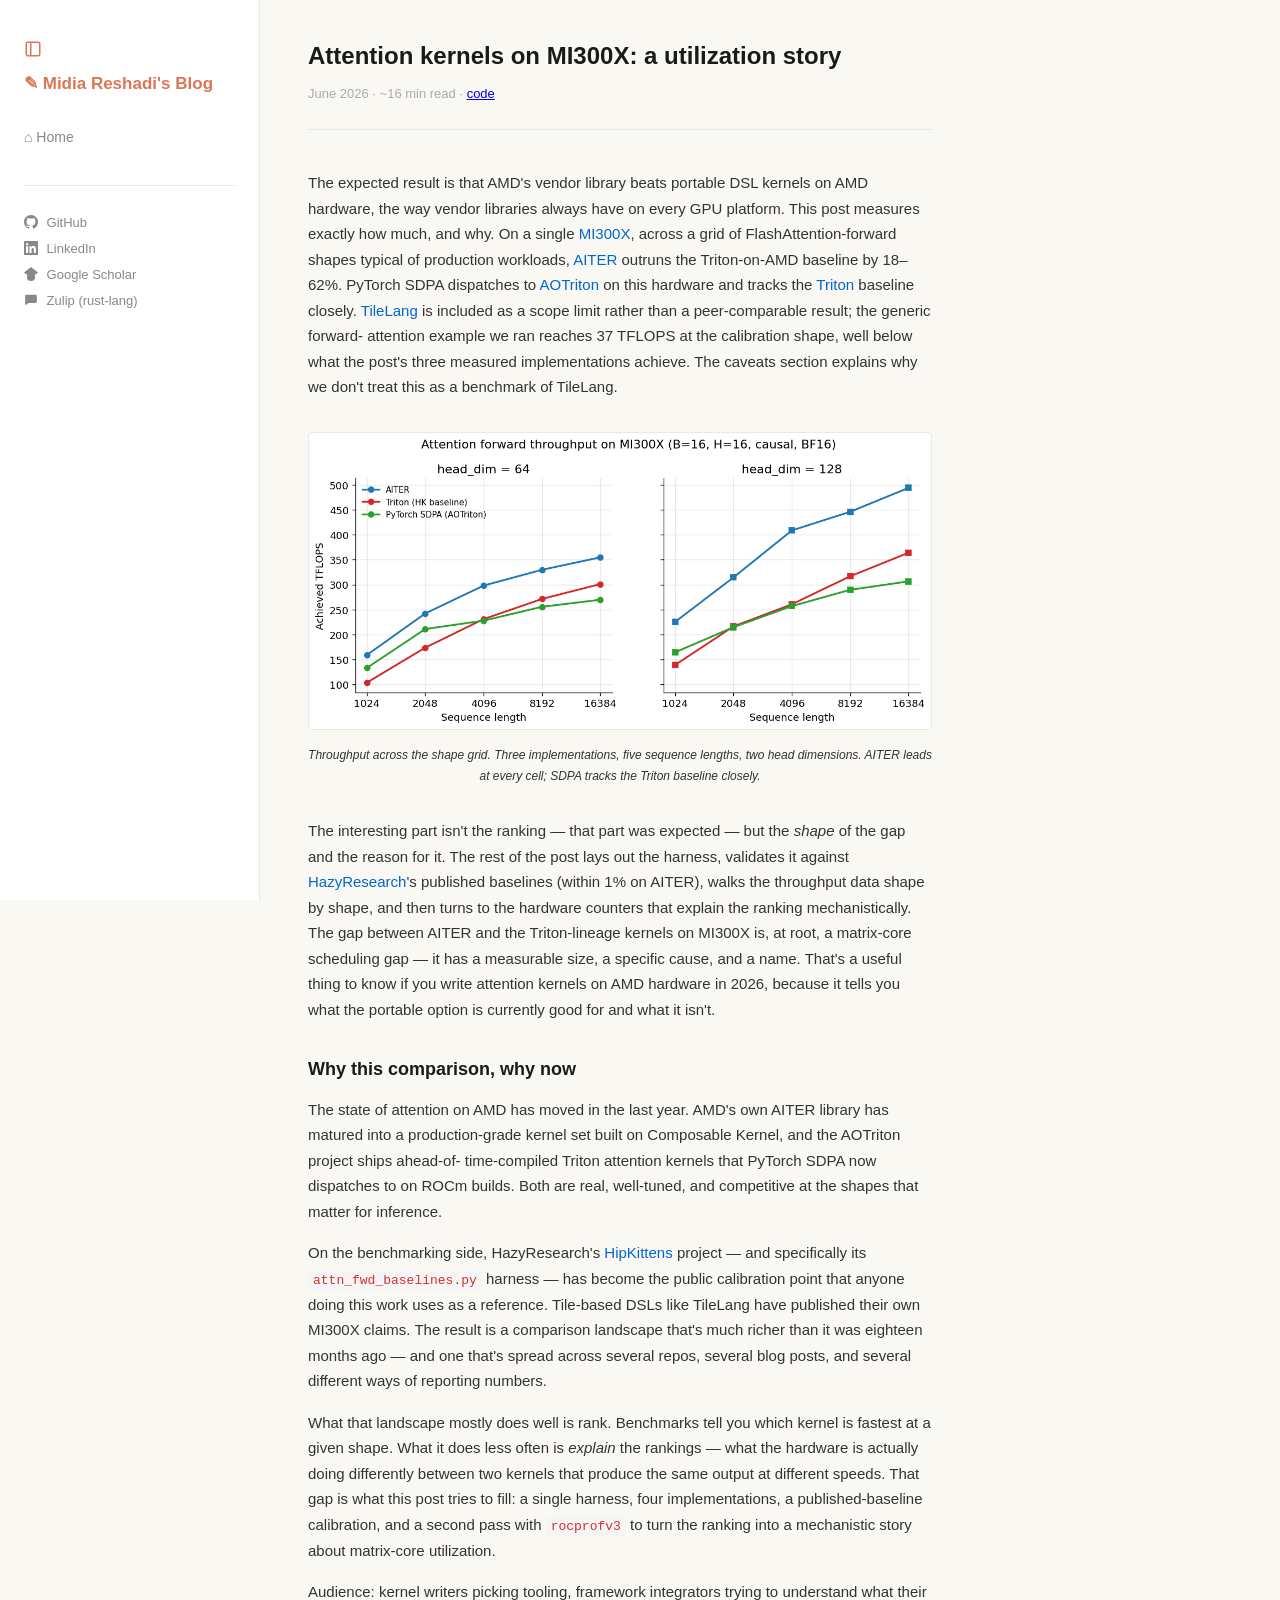
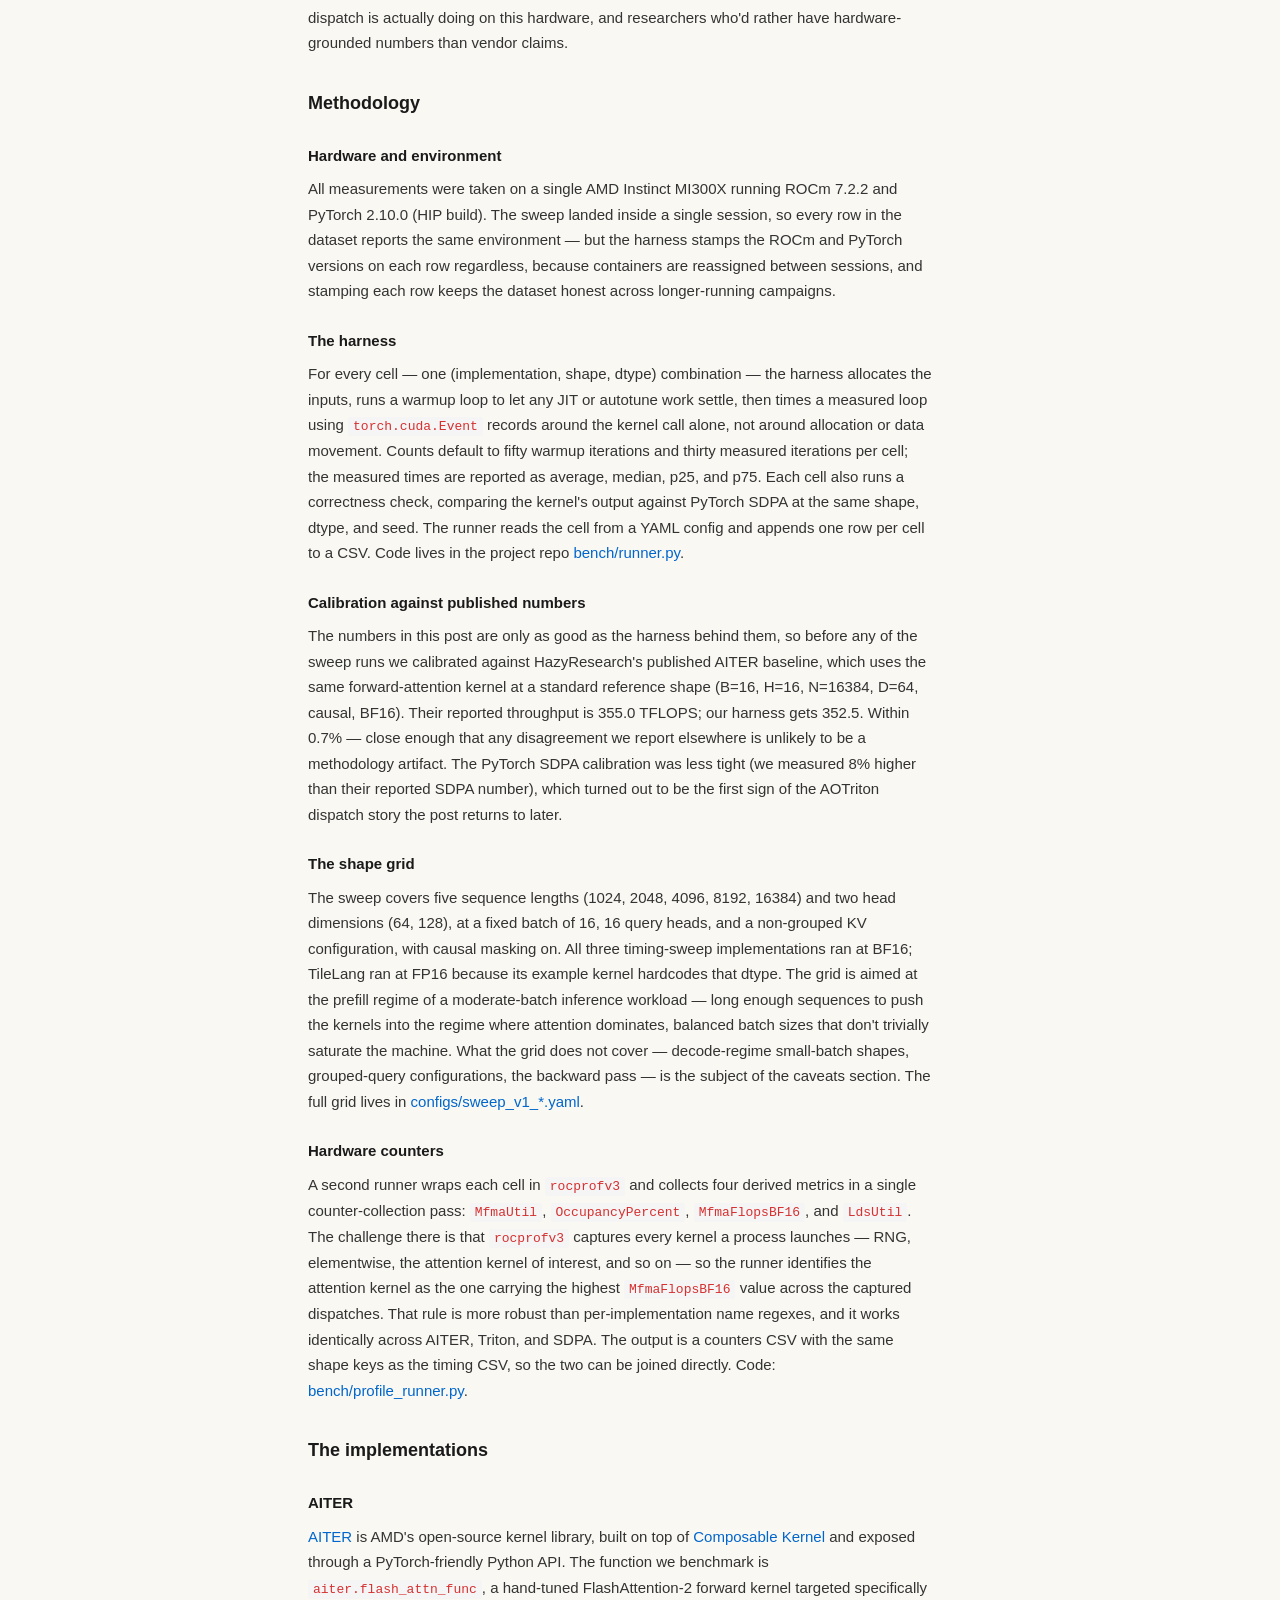
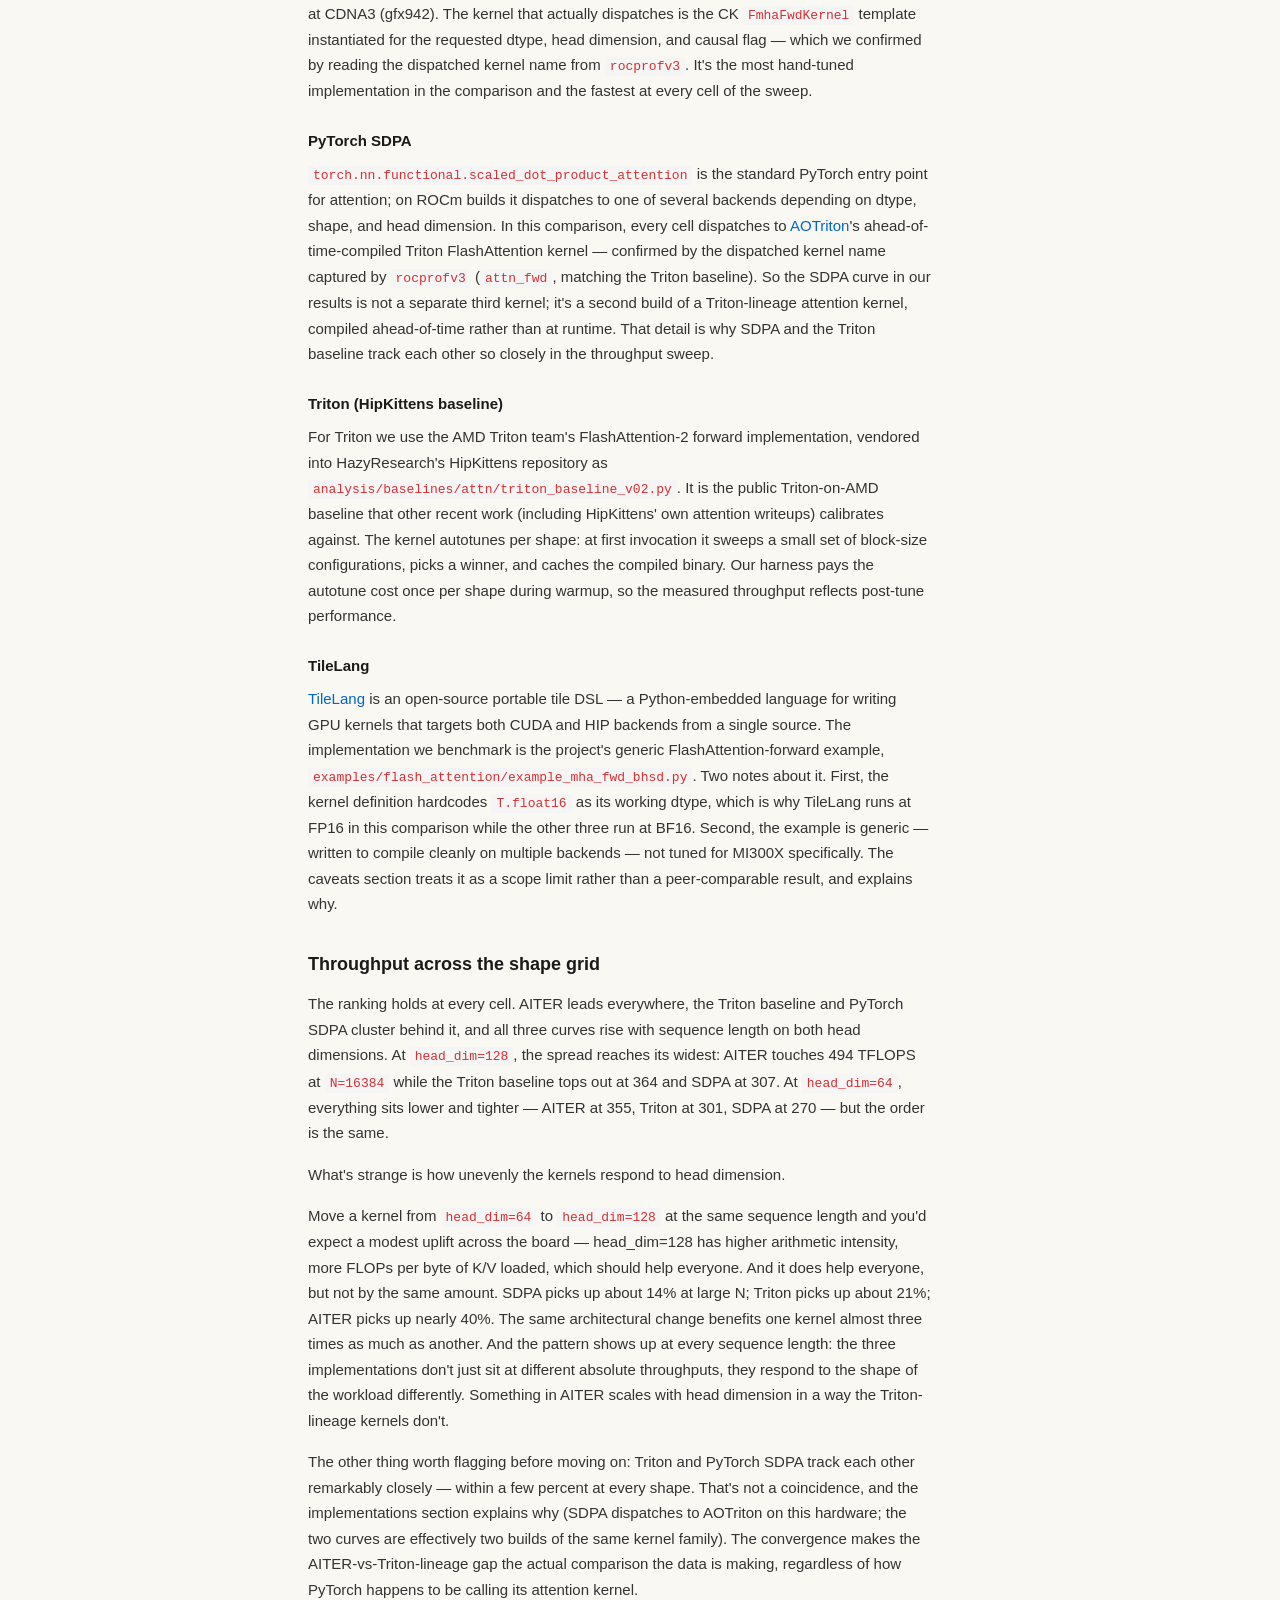
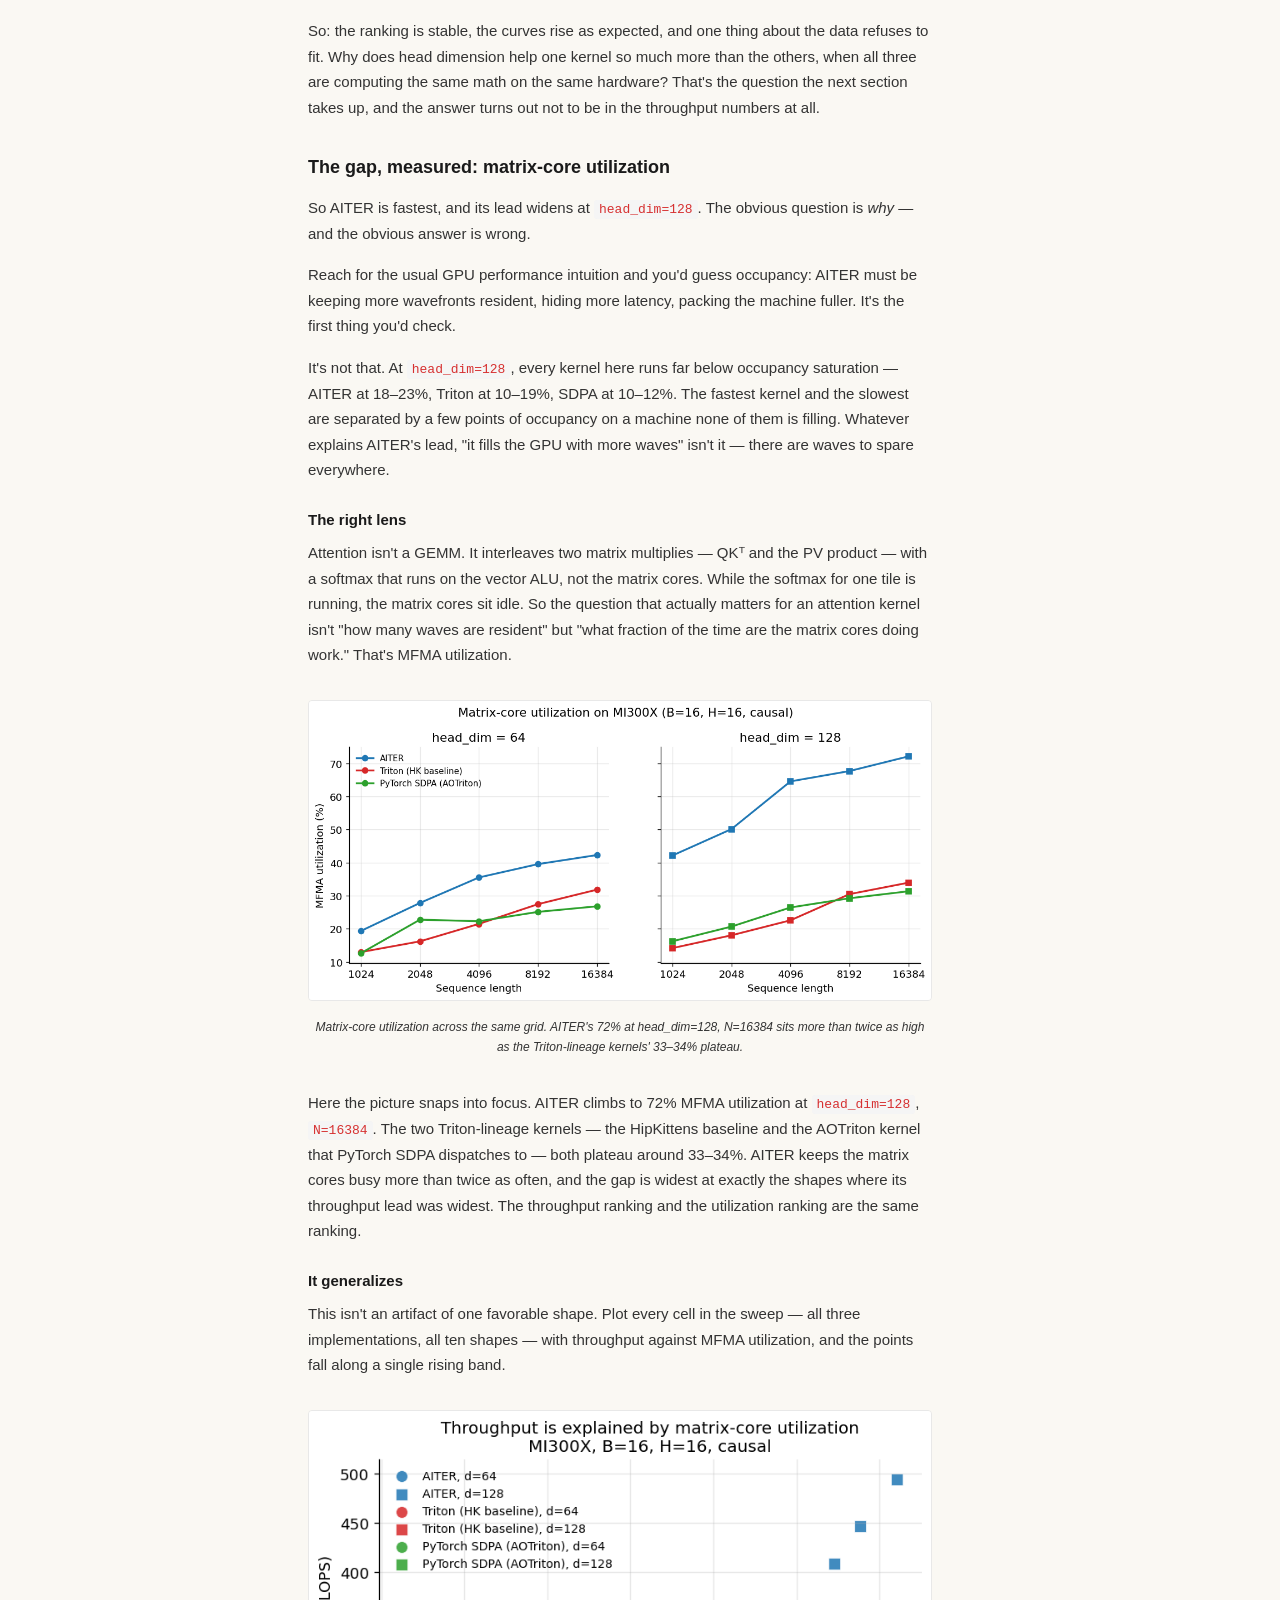
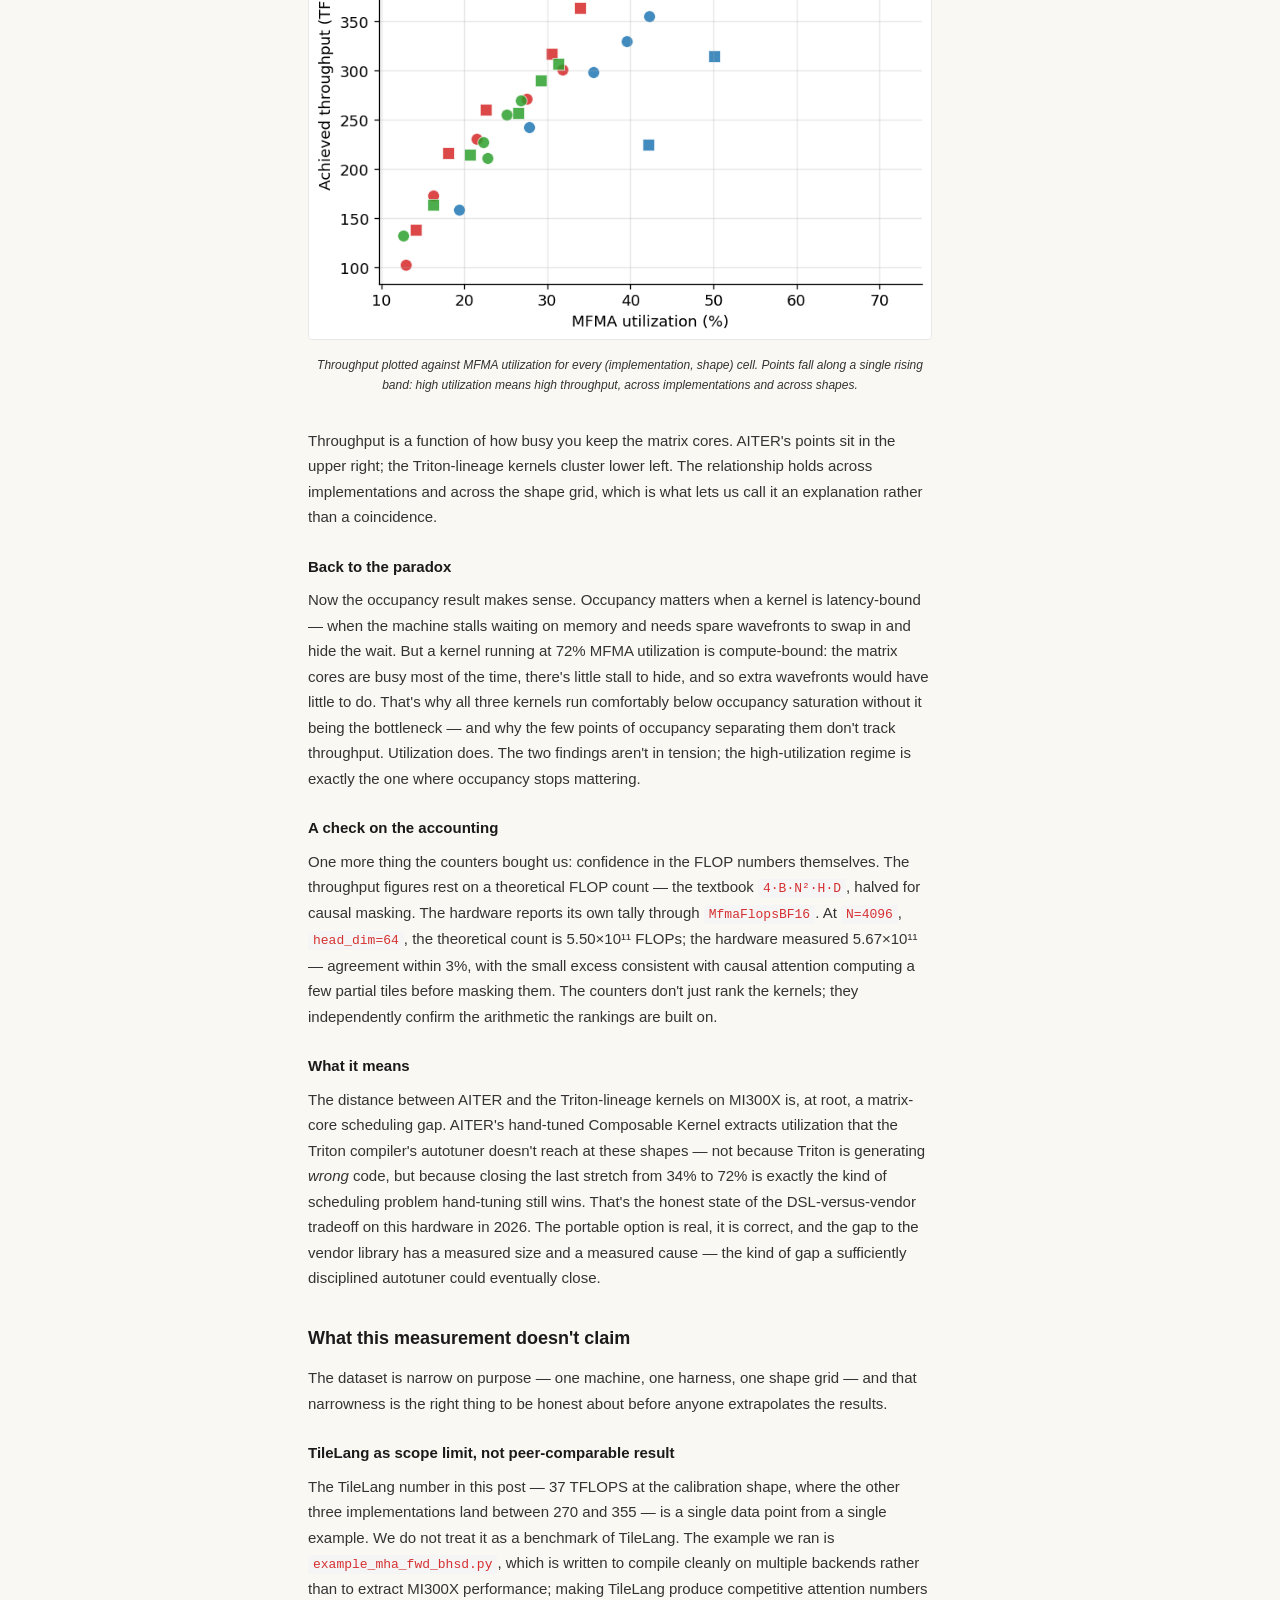
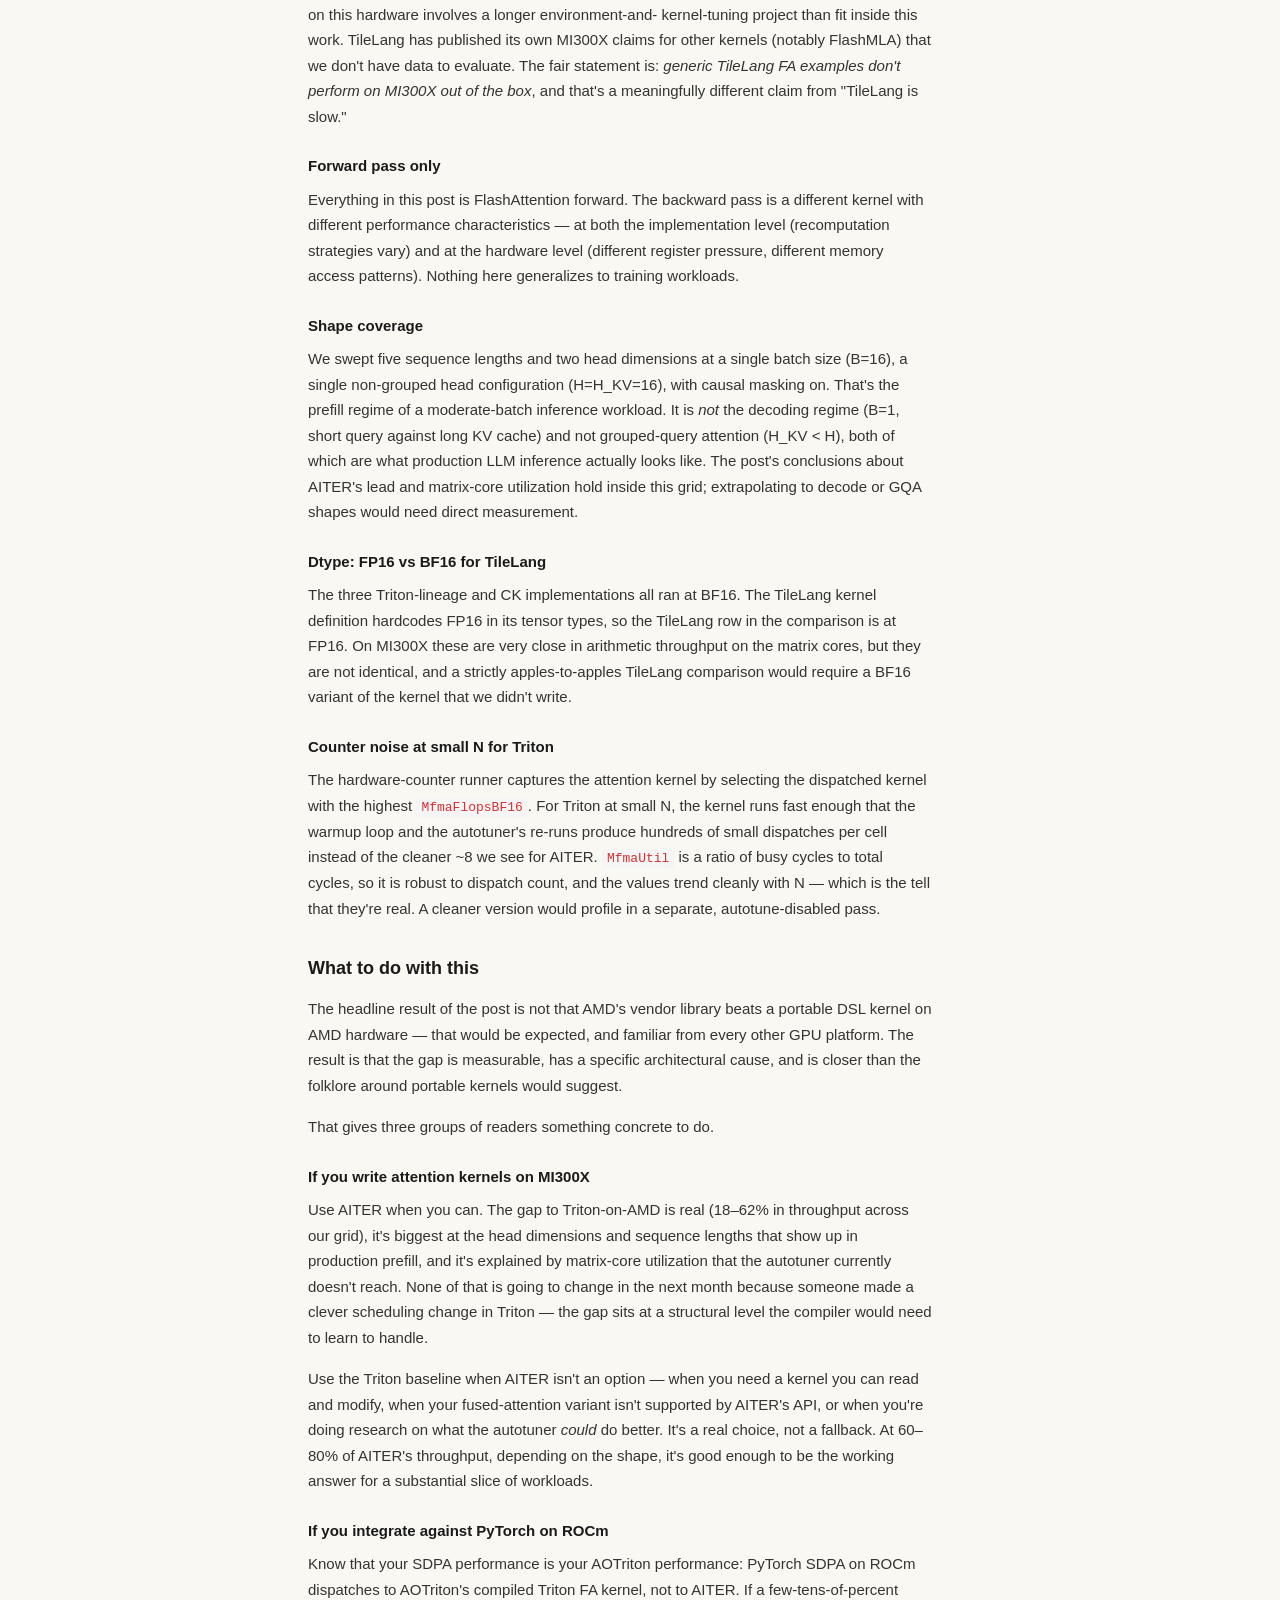
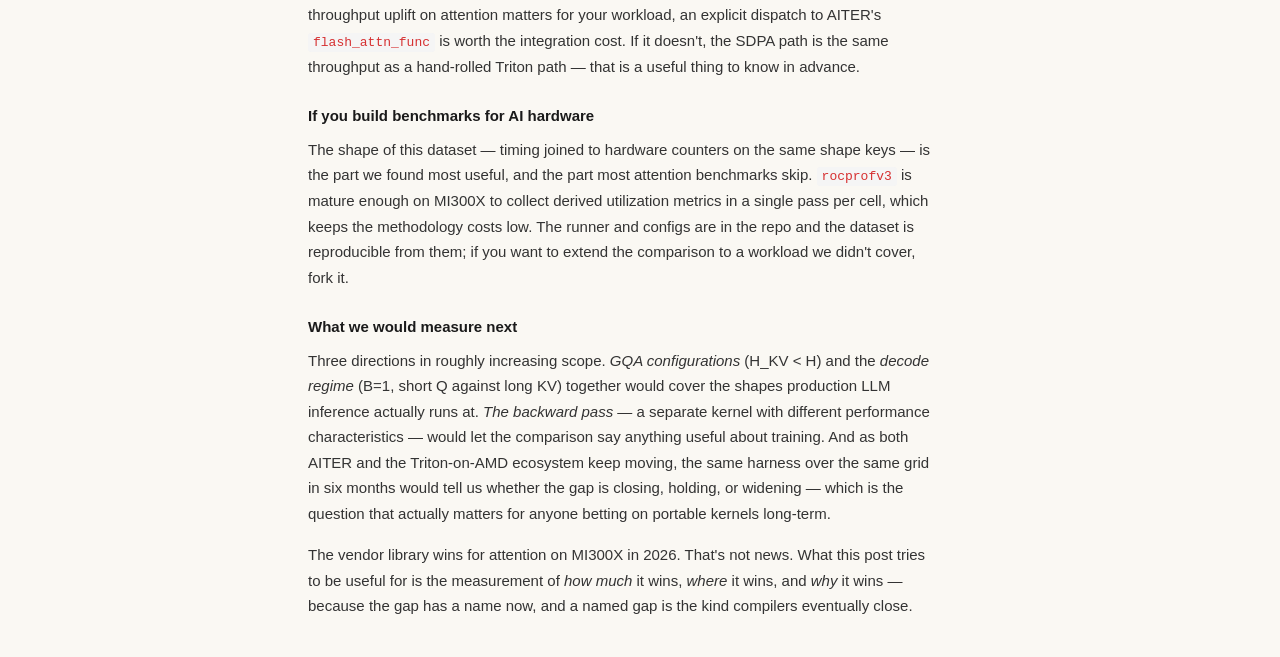
==== blog/attn-dsl-bench/index.html @ eb565cde "intro styling, title hover, cache-bust stylesheet" ====
<!DOCTYPE html>
<html lang="en">
<head>
    <meta charset="UTF-8">
    <meta name="viewport" content="width=device-width, initial-scale=1.0">
    <title>Attention kernels on MI300X: a utilization story — Midia Reshadi</title>
    <link rel="stylesheet" href="../../css/style.css?v=4">
    <link href="https://fonts.googleapis.com/css2?family=Playfair+Display:wght@700&display=swap" rel="stylesheet">
</head>
<body>
    <button id="floating-toggle" onclick="toggleSidebar()" style="
        position:fixed; top:1rem; left:1rem; z-index:1000;
        background:none; border:none; cursor:pointer;
        padding:4px; color:#D97757; display:none;
    " title="Show sidebar">
        <svg width="18" height="18" viewBox="0 0 24 24" fill="none"
             stroke="currentColor" stroke-width="2">
            <rect x="3" y="3" width="18" height="18" rx="2"/>
            <line x1="9" y1="3" x2="9" y2="21"/>
        </svg>
    </button>
        <aside class="sidebar">
        <div style="margin-bottom:1.5rem;">
            <button onclick="toggleSidebar()" style="background:none; border:none; cursor:pointer; padding:0; color:#D97757; line-height:1; display:block; margin-bottom:10px;" title="Toggle sidebar">
                <svg width="18" height="18" viewBox="0 0 24 24" fill="none" stroke="currentColor" stroke-width="2"><rect x="3" y="3" width="18" height="18" rx="2"/><line x1="9" y1="3" x2="9" y2="21"/></svg>
            </button>
            <p style="font-size:17px; font-weight:700; color:#D97757; margin:0; white-space:nowrap; font-family:"Playfair Display", Georgia, serif;">&#9998; Midia Reshadi's Blog</p>
        </div>
        <ul class="sidebar-nav">
            <li><a href="../../index.html">&#8962; Home</a></li>
        </ul>
        <div class="sidebar-links">
            <a href="https://github.com/midiareshadi" target="_blank">
                <svg width="14" height="14" viewBox="0 0 24 24" fill="currentColor" style="vertical-align:-2px; margin-right:5px;"><path d="M12 0C5.37 0 0 5.37 0 12c0 5.31 3.435 9.795 8.205 11.385.6.105.825-.255.825-.57 0-.285-.015-1.23-.015-2.235-3.015.555-3.795-.735-4.035-1.41-.135-.345-.72-1.41-1.23-1.695-.42-.225-1.02-.78-.015-.795.945-.015 1.62.87 1.845 1.23 1.08 1.815 2.805 1.305 3.495.99.105-.78.42-1.305.765-1.605-2.67-.3-5.46-1.335-5.46-5.925 0-1.305.465-2.385 1.23-3.225-.12-.3-.54-1.53.12-3.18 0 0 1.005-.315 3.3 1.23.96-.27 1.98-.405 3-.405s2.04.135 3 .405c2.295-1.56 3.3-1.23 3.3-1.23.66 1.65.24 2.88.12 3.18.765.84 1.23 1.905 1.23 3.225 0 4.605-2.805 5.625-5.475 5.925.435.375.81 1.095.81 2.22 0 1.605-.015 2.895-.015 3.3 0 .315.225.69.825.57A12.02 12.02 0 0 0 24 12c0-6.63-5.37-12-12-12z"/></svg>
                GitHub
            </a>
            <a href="https://www.linkedin.com/in/midia-reshadi/" target="_blank">
                <svg width="14" height="14" viewBox="0 0 24 24" fill="currentColor" style="vertical-align:-2px; margin-right:5px;"><path d="M20.447 20.452h-3.554v-5.569c0-1.328-.027-3.037-1.852-3.037-1.853 0-2.136 1.445-2.136 2.939v5.667H9.351V9h3.414v1.561h.046c.477-.9 1.637-1.85 3.37-1.85 3.601 0 4.267 2.37 4.267 5.455v6.286zM5.337 7.433a2.062 2.062 0 0 1-2.063-2.065 2.064 2.064 0 1 1 2.063 2.065zm1.782 13.019H3.555V9h3.564v11.452zM22.225 0H1.771C.792 0 0 .774 0 1.729v20.542C0 23.227.792 24 1.771 24h20.451C23.2 24 24 23.227 24 22.271V1.729C24 .774 23.2 0 22.222 0h.003z"/></svg>
                LinkedIn
            </a>
            <a href="https://scholar.google.com/citations?user=gVWj19kAAAAJ&hl=en" target="_blank">
                <svg width="14" height="14" viewBox="0 0 24 24" fill="currentColor" style="vertical-align:-2px; margin-right:5px;"><path d="M12 24a7 7 0 1 1 0-14 7 7 0 0 1 0 14zm0-24L0 9.5l4.838 3.94A8 8 0 0 1 12 10a8 8 0 0 1 7.162 3.44L24 9.5z"/></svg>
                Google Scholar
            </a>
            <a href="https://rust-lang.zulipchat.com/#user/818806" target="_blank">
                <svg width="14" height="14" viewBox="0 0 24 24" fill="currentColor" style="vertical-align:-2px; margin-right:5px;"><path d="M2 5a2 2 0 0 1 2-2h16a2 2 0 0 1 2 2v10a2 2 0 0 1-2 2H8l-6 4V5z"/></svg>
                Zulip (rust-lang)
            </a>
        </div>
    </aside>

    <main class="main">
        <article>
            <header class="post-header">
                <h1>Attention kernels on MI300X: a utilization story</h1>
                <p class="post-meta">June 2026 &middot; ~16 min read &middot;
                    <a href="https://github.com/midiareshadi/attn-dsl-bench">code</a>
                </p>
            </header>

            <div class="post-content">

<p>The expected result is that AMD's vendor library beats portable
DSL kernels on AMD hardware, the way vendor libraries always have on
every GPU platform. This post measures exactly how much, and why.
On a single <a href="https://www.amd.com/en/products/accelerators/instinct/mi300/mi300x.html">MI300X</a>, across a grid of FlashAttention-forward shapes
typical of production workloads, <a href="https://github.com/ROCm/aiter">AITER</a> outruns the Triton-on-AMD
baseline by 18–62%. PyTorch SDPA dispatches to <a href="https://github.com/ROCm/aotriton">AOTriton</a> on this
hardware and tracks the <a href="https://github.com/triton-lang/triton">Triton</a> baseline closely. <a href="https://github.com/tile-ai/tilelang">TileLang</a> is included as a scope
limit rather than a peer-comparable result; the generic forward-
attention example we ran reaches 37 TFLOPS at the calibration shape,
well below what the post's three measured implementations achieve.
The caveats section explains why we don't treat this as a benchmark of
TileLang.</p>
<div class="figure">
    <img src="../../assets/figures/throughput_vs_seqlen.png" alt="Attention forward-pass throughput vs sequence length on MI300X, faceted by head dimension">
    <p class="figure-caption">Throughput across the shape grid. Three implementations, five sequence lengths, two head dimensions. AITER leads at every cell; SDPA tracks the Triton baseline closely.</p>
</div>
<p>The interesting part isn't the ranking — that part was expected — but
the <em>shape</em> of the gap and the reason for it. The rest of the post
lays out the harness, validates it against <a href="https://hazyresearch.stanford.edu/">HazyResearch</a>'s published
baselines (within 1% on AITER), walks the throughput data shape by
shape, and then turns to the hardware counters that explain the
ranking mechanistically. The gap between AITER and the Triton-lineage
kernels on MI300X is, at root, a matrix-core scheduling gap — it has
a measurable size, a specific cause, and a name. That's a useful
thing to know if you write attention kernels on AMD hardware in 2026,
because it tells you what the portable option is currently good for
and what it isn't.</p>
<h2>Why this comparison, why now</h2>
<p>The state of attention on AMD has moved in the last year. AMD's own
AITER library has matured into a
production-grade kernel set built on Composable Kernel, and the
AOTriton project ships ahead-of-
time-compiled Triton attention kernels that PyTorch SDPA now dispatches
to on ROCm builds. Both are real, well-tuned, and competitive at the
shapes that matter for inference.</p>
<p>On the benchmarking side, HazyResearch's
<a href="https://github.com/HazyResearch/HipKittens">HipKittens</a> project — and
specifically its <code>attn_fwd_baselines.py</code> harness — has become the
public calibration point that anyone doing this work uses as a
reference. Tile-based DSLs like TileLang have published their own
MI300X claims. The result is a comparison landscape that's much richer
than it was eighteen months ago — and one that's spread across several
repos, several blog posts, and several different ways of reporting
numbers.</p>
<p>What that landscape mostly does well is rank. Benchmarks tell you
which kernel is fastest at a given shape. What it does less often is
<em>explain</em> the rankings — what the hardware is actually doing
differently between two kernels that produce the same output at
different speeds. That gap is what this post tries to fill: a single
harness, four implementations, a published-baseline calibration, and a
second pass with <a href="https://rocm.docs.amd.com/projects/rocprofiler-sdk/en/latest/"><code>rocprofv3</code></a> to turn the ranking into a mechanistic
story about matrix-core utilization.</p>
<p>Audience: kernel writers picking tooling, framework integrators
trying to understand what their dispatch is actually doing on this
hardware, and researchers who'd rather have hardware-grounded numbers
than vendor claims.</p>
<h2>Methodology</h2>
<h3>Hardware and environment</h3>
<p>All measurements were taken on a single AMD Instinct MI300X running
ROCm 7.2.2 and PyTorch 2.10.0
(HIP build). The sweep landed inside a single session, so every row
in the dataset reports the same environment — but the harness stamps
the ROCm and PyTorch versions on each row regardless, because containers are reassigned
between sessions, and stamping each row keeps the dataset honest
across longer-running campaigns.</p>
<h3>The harness</h3>
<p>For every cell — one (implementation, shape, dtype) combination — the
harness allocates the inputs, runs a warmup loop to let any JIT or
autotune work settle, then times a measured loop using
<code>torch.cuda.Event</code> records around the kernel call alone, not around
allocation or data movement. Counts default to fifty warmup iterations
and thirty measured iterations per cell; the measured times are
reported as average, median, p25, and p75. Each cell also runs a
correctness check, comparing the kernel's output against PyTorch SDPA
at the same shape, dtype, and seed. The runner reads the cell from a
YAML config and appends one row per cell to a CSV. Code lives in the
project repo <a href="https://github.com/midiareshadi/attn-dsl-bench/blob/main/bench/runner.py">bench/runner.py</a>.</p>
<h3>Calibration against published numbers</h3>
<p>The numbers in this post are only as good as the harness behind them,
so before any of the sweep runs we calibrated against HazyResearch's
published AITER baseline, which uses the same forward-attention kernel
at a standard reference shape (B=16, H=16, N=16384, D=64, causal,
BF16). Their reported throughput is 355.0 TFLOPS; our harness gets
352.5. Within 0.7% — close enough that any disagreement we report
elsewhere is unlikely to be a methodology artifact. The PyTorch SDPA
calibration was less tight (we measured 8% higher than their reported
SDPA number), which turned out to be the first sign of the AOTriton
dispatch story the post returns to later.</p>
<h3>The shape grid</h3>
<p>The sweep covers five sequence lengths (1024, 2048, 4096, 8192, 16384)
and two head dimensions (64, 128), at a fixed batch of 16, 16 query
heads, and a non-grouped KV configuration, with causal masking on. All
three timing-sweep implementations ran at BF16; TileLang ran at FP16
because its example kernel hardcodes that dtype. The grid is aimed at
the prefill regime of a moderate-batch inference workload — long
enough sequences to push the kernels into the regime where attention
dominates, balanced batch sizes that don't trivially saturate the
machine. What the grid does not cover — decode-regime small-batch
shapes, grouped-query configurations, the backward pass — is the
subject of the caveats section. The full grid lives in
<a href="https://github.com/midiareshadi/attn-dsl-bench/tree/main/configs">configs/sweep_v1_*.yaml</a>.</p>
<h3>Hardware counters</h3>
<p>A second runner wraps each cell in <code>rocprofv3</code> and collects four
derived metrics in a single counter-collection pass:
<code>MfmaUtil</code>, <code>OccupancyPercent</code>, <code>MfmaFlopsBF16</code>, and <code>LdsUtil</code>. The
challenge there is that <code>rocprofv3</code> captures every kernel a process
launches — RNG, elementwise, the attention kernel of interest, and so
on — so the runner identifies the attention kernel as the one carrying
the highest <code>MfmaFlopsBF16</code> value across the captured dispatches. That
rule is more robust than per-implementation name regexes, and it works
identically across AITER, Triton, and SDPA. The output is a counters
CSV with the same shape keys as the timing CSV, so the two can be
joined directly. Code: <a href="https://github.com/midiareshadi/attn-dsl-bench/blob/main/bench/profile_runner.py">bench/profile_runner.py</a>.</p>
<h2>The implementations</h2>
<h3>AITER</h3>
<p><a href="https://github.com/ROCm/aiter">AITER</a> is AMD's open-source kernel
library, built on top of
<a href="https://github.com/ROCm/composable_kernel">Composable Kernel</a> and
exposed through a PyTorch-friendly Python API. The function we
benchmark is <code>aiter.flash_attn_func</code>, a hand-tuned FlashAttention-2
forward kernel targeted specifically at CDNA3 (gfx942). The kernel
that actually dispatches is the CK <code>FmhaFwdKernel</code> template instantiated
for the requested dtype, head dimension, and causal flag — which we
confirmed by reading the dispatched kernel name from <code>rocprofv3</code>. It's
the most hand-tuned implementation in the comparison and the fastest at
every cell of the sweep.</p>
<h3>PyTorch SDPA</h3>
<p><code>torch.nn.functional.scaled_dot_product_attention</code> is the standard
PyTorch entry point for attention; on ROCm builds it dispatches to one
of several backends depending on dtype, shape, and head dimension. In
this comparison, every cell dispatches to
<a href="https://github.com/ROCm/aotriton">AOTriton</a>'s ahead-of-time-compiled
Triton FlashAttention kernel — confirmed by the dispatched kernel name
captured by <code>rocprofv3</code> (<code>attn_fwd</code>, matching the Triton baseline). So
the SDPA curve in our results is not a separate third kernel; it's a
second build of a Triton-lineage attention kernel, compiled
ahead-of-time rather than at runtime. That detail is why SDPA and the
Triton baseline track each other so closely in the throughput sweep.</p>
<h3>Triton (HipKittens baseline)</h3>
<p>For Triton we use the AMD Triton team's FlashAttention-2 forward
implementation, vendored into HazyResearch's HipKittens repository as
<code>analysis/baselines/attn/triton_baseline_v02.py</code>. It is the public
Triton-on-AMD baseline that other recent work (including HipKittens'
own attention writeups) calibrates against. The kernel autotunes per
shape: at first invocation it sweeps a small set of block-size
configurations, picks a winner, and caches the compiled binary. Our
harness pays the autotune cost once per shape during warmup, so the
measured throughput reflects post-tune performance.</p>
<h3>TileLang</h3>
<p><a href="https://github.com/tile-ai/tilelang">TileLang</a> is an open-source
portable tile DSL — a Python-embedded language for writing GPU kernels
that targets both CUDA and HIP backends from a single source.
The implementation we benchmark is the project's generic
FlashAttention-forward example, <code>examples/flash_attention/example_mha_fwd_bhsd.py</code>.
Two notes about it. First, the kernel definition hardcodes <code>T.float16</code>
as its working dtype, which is why TileLang runs at FP16 in this
comparison while the other three run at BF16. Second, the example is
generic — written to compile cleanly on multiple backends — not tuned
for MI300X specifically. The caveats section treats it as a scope limit rather
than a peer-comparable result, and explains why.</p>
<h2>Throughput across the shape grid</h2>
<p>The ranking holds at every cell. AITER leads everywhere, the Triton
baseline and PyTorch SDPA cluster behind it, and all three curves rise
with sequence length on both head dimensions. At <code>head_dim=128</code>, the
spread reaches its widest: AITER touches 494 TFLOPS at <code>N=16384</code> while
the Triton baseline tops out at 364 and SDPA at 307. At <code>head_dim=64</code>,
everything sits lower and tighter — AITER at 355, Triton at 301, SDPA
at 270 — but the order is the same.</p>
<p>What's strange is how unevenly the kernels respond to head dimension.</p>
<p>Move a kernel from <code>head_dim=64</code> to <code>head_dim=128</code> at the same sequence
length and you'd expect a modest uplift across the board — head_dim=128
has higher arithmetic intensity, more FLOPs per byte of K/V loaded,
which should help everyone. And it does help everyone, but not by the
same amount. SDPA picks up about 14% at large N; Triton picks up about
21%; AITER picks up nearly 40%. The same architectural change benefits
one kernel almost three times as much as another. And the pattern
shows up at every sequence length: the three implementations don't
just sit at different absolute throughputs, they respond to the shape
of the workload differently. Something in AITER scales with head
dimension in a way the Triton-lineage kernels don't.</p>
<p>The other thing worth flagging before moving on: Triton and PyTorch
SDPA track each other remarkably closely — within a few percent at
every shape. That's not a coincidence, and the implementations section explains why
(SDPA dispatches to AOTriton on this hardware; the two curves are
effectively two builds of the same kernel family). The convergence
makes the AITER-vs-Triton-lineage gap the actual comparison the
data is making, regardless of how PyTorch happens to be calling its
attention kernel.</p>
<p>So: the ranking is stable, the curves rise as expected, and one
thing about the data refuses to fit. Why does head dimension help
one kernel so much more than the others, when all three are computing
the same math on the same hardware? That's the question the next
section takes up, and the answer turns out not to be in the throughput
numbers at all.</p>
<h2>The gap, measured: matrix-core utilization</h2>
<p>So AITER is fastest, and its lead widens at <code>head_dim=128</code>. The obvious
question is <em>why</em> — and the obvious answer is wrong.</p>
<p>Reach for the usual GPU performance intuition and you'd guess occupancy:
AITER must be keeping more wavefronts resident, hiding more latency,
packing the machine fuller. It's the first thing you'd check.</p>
<p>It's not that. At <code>head_dim=128</code>, every kernel here runs far below
occupancy saturation — AITER at 18–23%, Triton at 10–19%, SDPA at
10–12%. The fastest kernel and the slowest are separated by a few points
of occupancy on a machine none of them is filling. Whatever explains
AITER's lead, "it fills the GPU with more waves" isn't it — there are
waves to spare everywhere.</p>
<h3>The right lens</h3>
<p>Attention isn't a GEMM. It interleaves two matrix multiplies — QKᵀ and
the PV product — with a softmax that runs on the vector ALU, not the
matrix cores. While the softmax for one tile is running, the matrix
cores sit idle. So the question that actually matters for an
attention kernel isn't "how many waves are resident" but "what fraction
of the time are the matrix cores doing work." That's MFMA utilization.</p>
<div class="figure">
    <img src="../../assets/figures/mfma_util_vs_seqlen.png" alt="MFMA matrix-core utilization vs sequence length on MI300X, faceted by head dimension">
    <p class="figure-caption">Matrix-core utilization across the same grid. AITER's 72% at head_dim=128, N=16384 sits more than twice as high as the Triton-lineage kernels' 33–34% plateau.</p>
</div>
<p>Here the picture snaps into focus. AITER climbs to 72% MFMA utilization
at <code>head_dim=128</code>, <code>N=16384</code>. The two Triton-lineage kernels — the
HipKittens baseline and the AOTriton kernel that PyTorch SDPA dispatches
to — both plateau around 33–34%. AITER keeps the matrix cores busy more
than twice as often, and the gap is widest at exactly the shapes where
its throughput lead was widest. The throughput ranking and the
utilization ranking are the same ranking.</p>
<h3>It generalizes</h3>
<p>This isn't an artifact of one favorable shape. Plot every cell in the
sweep — all three implementations, all ten shapes — with throughput
against MFMA utilization, and the points fall along a single rising
band.</p>
<div class="figure">
    <img src="../../assets/figures/throughput_vs_mfma.png" alt="Throughput versus MFMA utilization scatter across all 30 measured cells">
    <p class="figure-caption">Throughput plotted against MFMA utilization for every (implementation, shape) cell. Points fall along a single rising band: high utilization means high throughput, across implementations and across shapes.</p>
</div>
<p>Throughput is a function of how busy you keep the matrix cores. AITER's
points sit in the upper right; the Triton-lineage kernels cluster lower
left. The relationship holds across implementations and across the shape
grid, which is what lets us call it an explanation rather than a
coincidence.</p>
<h3>Back to the paradox</h3>
<p>Now the occupancy result makes sense. Occupancy matters when a kernel
is latency-bound — when the machine stalls waiting on memory and needs
spare wavefronts to swap in and hide the wait. But a kernel running at
72% MFMA utilization is compute-bound: the matrix cores are busy most of
the time, there's little stall to hide, and so extra wavefronts would
have little to do. That's why all three kernels run comfortably below
occupancy saturation without it being the bottleneck — and why the few
points of occupancy separating them don't track throughput. Utilization
does. The two findings aren't in tension; the high-utilization regime is
exactly the one where occupancy stops mattering.</p>
<h3>A check on the accounting</h3>
<p>One more thing the counters bought us: confidence in the FLOP numbers
themselves. The throughput figures rest on a theoretical FLOP count —
the textbook <code>4·B·N²·H·D</code>, halved for causal masking. The hardware
reports its own tally through <code>MfmaFlopsBF16</code>. At <code>N=4096</code>, <code>head_dim=64</code>,
the theoretical count is 5.50×10¹¹ FLOPs; the hardware measured
5.67×10¹¹ — agreement within 3%, with the small excess consistent with
causal attention computing a few partial tiles before masking them. The
counters don't just rank the kernels; they independently confirm the
arithmetic the rankings are built on.</p>
<h3>What it means</h3>
<p>The distance between AITER and the Triton-lineage kernels on MI300X is,
at root, a matrix-core scheduling gap. AITER's hand-tuned Composable
Kernel extracts utilization that the Triton compiler's autotuner doesn't
reach at these shapes — not because Triton is generating <em>wrong</em> code,
but because closing the last stretch from 34% to 72% is exactly the kind
of scheduling problem hand-tuning still wins. That's the honest state of
the DSL-versus-vendor tradeoff on this hardware in 2026. The portable
option is real, it is correct, and the gap to the vendor library has a
measured size and a measured cause — the kind of gap a sufficiently
disciplined autotuner could eventually close.</p>
<h2>What this measurement doesn't claim</h2>
<p>The dataset is narrow on purpose — one machine, one harness, one shape
grid — and that narrowness is the right thing to be honest about
before anyone extrapolates the results.</p>
<h3>TileLang as scope limit, not peer-comparable result</h3>
<p>The TileLang number in this post — 37 TFLOPS at the calibration shape,
where the other three implementations land between 270 and 355 — is
a single data point from a single example. We do not treat it as a
benchmark of TileLang. The example we ran is <code>example_mha_fwd_bhsd.py</code>,
which is written to compile cleanly on multiple backends rather than
to extract MI300X performance; making TileLang produce competitive
attention numbers on this hardware involves a longer environment-and-
kernel-tuning project than fit inside this work. TileLang has
published its own MI300X claims for other kernels (notably FlashMLA)
that we don't have data to evaluate. The fair statement is: <em>generic
TileLang FA examples don't perform on MI300X out of the box</em>, and
that's a meaningfully different claim from "TileLang is slow."</p>
<h3>Forward pass only</h3>
<p>Everything in this post is FlashAttention forward. The backward pass
is a different kernel with different performance characteristics — at
both the implementation level (recomputation strategies vary) and at
the hardware level (different register pressure, different memory
access patterns). Nothing here generalizes to training workloads.</p>
<h3>Shape coverage</h3>
<p>We swept five sequence lengths and two head dimensions at a single
batch size (B=16), a single non-grouped head configuration (H=H_KV=16),
with causal masking on. That's the prefill regime of a moderate-batch
inference workload. It is <em>not</em> the decoding regime (B=1, short query
against long KV cache) and not grouped-query attention (H_KV &lt; H),
both of which are what production LLM inference actually looks like.
The post's conclusions about AITER's lead and matrix-core utilization
hold inside this grid; extrapolating to decode or GQA shapes would
need direct measurement.</p>
<h3>Dtype: FP16 vs BF16 for TileLang</h3>
<p>The three Triton-lineage and CK implementations all ran at BF16. The
TileLang kernel definition hardcodes FP16 in its tensor types, so the
TileLang row in the comparison is at FP16. On MI300X these are very
close in arithmetic throughput on the matrix cores, but they are not
identical, and a strictly apples-to-apples TileLang comparison would
require a BF16 variant of the kernel that we didn't write.</p>
<h3>Counter noise at small N for Triton</h3>
<p>The hardware-counter runner captures the attention kernel by selecting
the dispatched kernel with the highest <code>MfmaFlopsBF16</code>. For Triton at
small N, the kernel runs fast enough that the warmup loop and the
autotuner's re-runs produce hundreds of small dispatches per cell
instead of the cleaner ~8 we see for AITER. <code>MfmaUtil</code> is a ratio of
busy cycles to total cycles, so it is robust to dispatch count, and
the values trend cleanly with N — which is the tell that they're
real. A cleaner version would profile in a separate, autotune-disabled
pass.</p>
<h2>What to do with this</h2>
<p>The headline result of the post is not that AMD's vendor library beats
a portable DSL kernel on AMD hardware — that would be expected, and
familiar from every other GPU platform. The result is that the gap is
measurable, has a specific architectural cause, and is closer than the
folklore around portable kernels would suggest.</p>
<p>That gives three groups of readers something concrete to do.</p>
<h3>If you write attention kernels on MI300X</h3>
<p>Use AITER when you can. The gap to Triton-on-AMD is real (18–62% in
throughput across our grid), it's biggest at the head dimensions and
sequence lengths that show up in production prefill, and it's
explained by matrix-core utilization that the autotuner currently
doesn't reach. None of that is going to change in the next month
because someone made a clever scheduling change in Triton — the gap
sits at a structural level the compiler would need to learn to handle.</p>
<p>Use the Triton baseline when AITER isn't an option — when you need a
kernel you can read and modify, when your fused-attention variant
isn't supported by AITER's API, or when you're doing research on what
the autotuner <em>could</em> do better. It's a real choice, not a fallback.
At 60–80% of AITER's throughput, depending on the shape, it's good
enough to be the working answer for a substantial slice of workloads.</p>
<h3>If you integrate against PyTorch on ROCm</h3>
<p>Know that your SDPA performance is your AOTriton performance: PyTorch
SDPA on ROCm dispatches to AOTriton's compiled Triton FA kernel, not
to AITER. If a few-tens-of-percent throughput uplift on attention
matters for your workload, an explicit dispatch to AITER's
<code>flash_attn_func</code> is worth the integration cost. If it doesn't, the
SDPA path is the same throughput as a hand-rolled Triton path — that
is a useful thing to know in advance.</p>
<h3>If you build benchmarks for AI hardware</h3>
<p>The shape of this dataset — timing joined to hardware counters on the
same shape keys — is the part we found most useful, and the part most
attention benchmarks skip. <code>rocprofv3</code> is mature enough on MI300X to
collect derived utilization metrics in a single pass per cell, which
keeps the methodology costs low. The runner and configs are in the
repo and the dataset is reproducible from them; if you want to extend
the comparison to a workload we didn't cover, fork it.</p>
<h3>What we would measure next</h3>
<p>Three directions in roughly increasing scope. <em>GQA configurations</em>
(H_KV &lt; H) and the <em>decode regime</em> (B=1, short Q against long KV)
together would cover the shapes production LLM inference actually
runs at. <em>The backward pass</em> — a separate kernel with different
performance characteristics — would let the comparison say anything
useful about training. And as both AITER and the Triton-on-AMD
ecosystem keep moving, the same harness over the same grid in six
months would tell us whether the gap is closing, holding, or
widening — which is the question that actually matters for anyone
betting on portable kernels long-term.</p>
<p>The vendor library wins for attention on MI300X in 2026. That's not
news. What this post tries to be useful for is the measurement of
<em>how much</em> it wins, <em>where</em> it wins, and <em>why</em> it wins — because
the gap has a name now, and a named gap is the kind compilers
eventually close.</p>

            </div>
        </article>
    </main>
    
    <script>
    function toggleSidebar() {
        const sidebar = document.querySelector('.sidebar');
        const main = document.querySelector('.main');
        const floatingBtn = document.getElementById('floating-toggle');
        if (sidebar.style.display === 'none') {
            sidebar.style.display = 'block';
            main.style.marginLeft = '260px';
            floatingBtn.style.display = 'none';
        } else {
            sidebar.style.display = 'none';
            main.style.marginLeft = '2rem';
            floatingBtn.style.display = 'block';
        }
    }
    </script>
</body>
</html>
---- css/style.css ----
* {
    margin: 0;
    padding: 0;
    box-sizing: border-box;
}

body {
    font-family: -apple-system, BlinkMacSystemFont, "Segoe UI", Helvetica, Arial, sans-serif;
    font-size: 15px;
    line-height: 1.7;
    color: #1a1a1a;
    background: #faf8f3;
    display: flex;
    min-height: 100vh;
}

/* Sidebar */
.sidebar {
    width: 260px;
    min-height: 100vh;
    border-right: 1px solid #e8e8e8;
    padding: 2.5rem 1.5rem;
    position: fixed;
    top: 0;
    left: 0;
    background: #ffffff;
}

.sidebar-name {
    font-size: 14px;
    font-weight: 600;
    color: #1a1a1a;
    margin-bottom: 4px;
}

.sidebar-title {
    font-size: 12px;
    color: #888;
    margin-bottom: 2rem;
    line-height: 1.4;
}

.sidebar-nav {
    list-style: none;
}

.sidebar-nav li {
    margin-bottom: 4px;
}

.sidebar-nav a {
    font-size: 14px;
    color: #888;
    text-decoration: none;
    display: block;
    padding: 3px 0;
}

.sidebar-nav a:hover {
    color: #1a1a1a;
}

.sidebar-nav a.active {
    color: #888;
    font-weight: 400;
}

.sidebar-links {
    margin-top: 2rem;
    padding-top: 1.5rem;
    border-top: 1px solid #e8e8e8;
}

.sidebar-links a {
    font-size: 13px;
    color: #888;
    text-decoration: none;
    display: block;
    padding: 2px 0;
}

.sidebar-links a:hover {
    color: #1a1a1a;
}

/* Main content */
.main {
    margin-left: 260px;
    padding: 2.5rem 3rem;
    max-width: 720px;
    width: 100%;
    background: #faf8f3;
}

/* Home page */
.post-list {
    list-style: none;
}

.post-item {
    padding: 1.25rem 0;
    border-bottom: 1px solid #f0f0f0;
}

.post-item:last-child {
    border-bottom: none;
}

.post-date {
    font-size: 12px;
    color: #aaa;
    margin-bottom: 4px;
}

.post-title a {
    font-size: 16px;
    font-weight: 500;
    color: #0066cc;
    text-decoration: none;
}

.post-title a:hover {
    color: #0066cc;
    text-decoration: underline;
}

.post-desc {
    font-size: 13px;
    color: #666;
    margin-top: 4px;
}

.post-tags {
    margin-top: 6px;
    display: flex;
    gap: 6px;
    flex-wrap: wrap;
}

.tag {
    font-size: 11px;
    color: #888;
    background: #f5f5f5;
    padding: 2px 8px;
    border-radius: 3px;
}

/* Blog post */
.post-header {
    margin-bottom: 2.5rem;
    padding-bottom: 1.5rem;
    border-bottom: 1px solid #e8e8e8;
}

.post-header h1 {
    font-size: 24px;
    font-weight: 600;
    line-height: 1.3;
    margin-bottom: 0.75rem;
    color: #1a1a1a;
}

.post-meta {
    font-size: 13px;
    color: #aaa;
}

.post-content h2 {
    font-size: 18px;
    font-weight: 600;
    margin: 2rem 0 0.75rem;
    color: #1a1a1a;
}

.post-content h3 {
    font-size: 15px;
    font-weight: 600;
    margin: 1.5rem 0 0.5rem;
    color: #1a1a1a;
}

.post-content p {
    margin-bottom: 1rem;
    color: #333;
}

.post-content ul, .post-content ol {
    margin: 0.5rem 0 1rem 1.5rem;
    color: #333;
}

.post-content li {
    margin-bottom: 0.4rem;
}

.post-content a {
    color: #0066cc;
    text-decoration: none;
}

.post-content a:hover {
    text-decoration: underline;
}

.post-content code {
    font-family: "SF Mono", Monaco, Consolas, monospace;
    font-size: 13px;
    background: #f5f5f5;
    padding: 2px 5px;
    border-radius: 3px;
    color: #d63031;
}

.post-content pre {
    background: #f8f8f8;
    border: 1px solid #e8e8e8;
    border-radius: 4px;
    padding: 1rem;
    overflow-x: auto;
    margin: 1rem 0;
}

.post-content pre code {
    background: none;
    padding: 0;
    color: #1a1a1a;
    font-size: 13px;
}

.figure {
    margin: 2rem 0;
    text-align: center;
}

.figure img {
    max-width: 100%;
    border: 1px solid #e8e8e8;
    border-radius: 4px;
}

.figure-caption {
    font-size: 12px;
    color: #999;
    margin-top: 8px;
    font-style: italic;
}

.finding-box {
    background: #f8f9fa;
    border-left: 3px solid #1a1a1a;
    padding: 1rem 1.25rem;
    margin: 1.5rem 0;
    border-radius: 0 4px 4px 0;
}

.finding-box p {
    margin: 0;
    font-size: 14px;
}

table {
    width: 100%;
    border-collapse: collapse;
    margin: 1rem 0;
    font-size: 13px;
}

th {
    text-align: left;
    padding: 8px 12px;
    border-bottom: 2px solid #e8e8e8;
    font-weight: 600;
    color: #1a1a1a;
}

td {
    padding: 8px 12px;
    border-bottom: 1px solid #f0f0f0;
    color: #333;
}

tr:last-child td {
    border-bottom: none;
}

.highlight {
    font-weight: 600;
    color: #1a1a1a;
}

@media (max-width: 768px) {
    body { flex-direction: column; }
    .sidebar {
        position: relative;
        width: 100%;
        min-height: auto;
        border-right: none;
        border-bottom: 1px solid #e8e8e8;
        padding: 1.5rem;
    }
    .main {
        margin-left: 0;
        padding: 1.5rem;
    }
}

/* --- session 1 --- */
.sidebar-brand {
    font-size: 17px;
    font-weight: 700;
    color: #D97757;
    white-space: nowrap;
    font-family: 'Playfair Display', Georgia, serif;
    margin: 0;
}

.intro {
    position: relative;
    background: #ffffff;
    border: 1px solid #ecdfd6;
    border-left: 3px solid #D97757;
    border-radius: 0 6px 6px 0;
    padding: 1.4rem 1.6rem;
    margin-bottom: 2.5rem;
    box-shadow: 0 1px 3px rgba(0,0,0,0.04);
}

.intro p {
    font-family: 'Comic Neue', 'Comic Sans MS', cursive;
    font-size: 17px;
    font-weight: 700;
    line-height: 1.6;
    color: #777;
    margin: 0;
    text-align: justify;
    hyphens: auto;
    -webkit-hyphens: auto;
}

.intro p + p {
    margin-top: 0.6rem;
}

/* homepage post descriptions: justified */
.post-desc {
    text-align: justify;
    hyphens: auto;
    -webkit-hyphens: auto;
}

.tag { cursor: pointer; user-select: none; }
.tag:hover { color: #1a1a1a; }
.tag-active { background: #D97757; color: #ffffff; }

#filter-bar {
    display: none;
    font-size: 12px;
    color: #888;
    margin-bottom: 1rem;
    cursor: pointer;
}

.main.sidebar-hidden { margin-left: 2rem; }

@media (max-width: 768px) {
    .main.sidebar-hidden { margin-left: 0; }
}
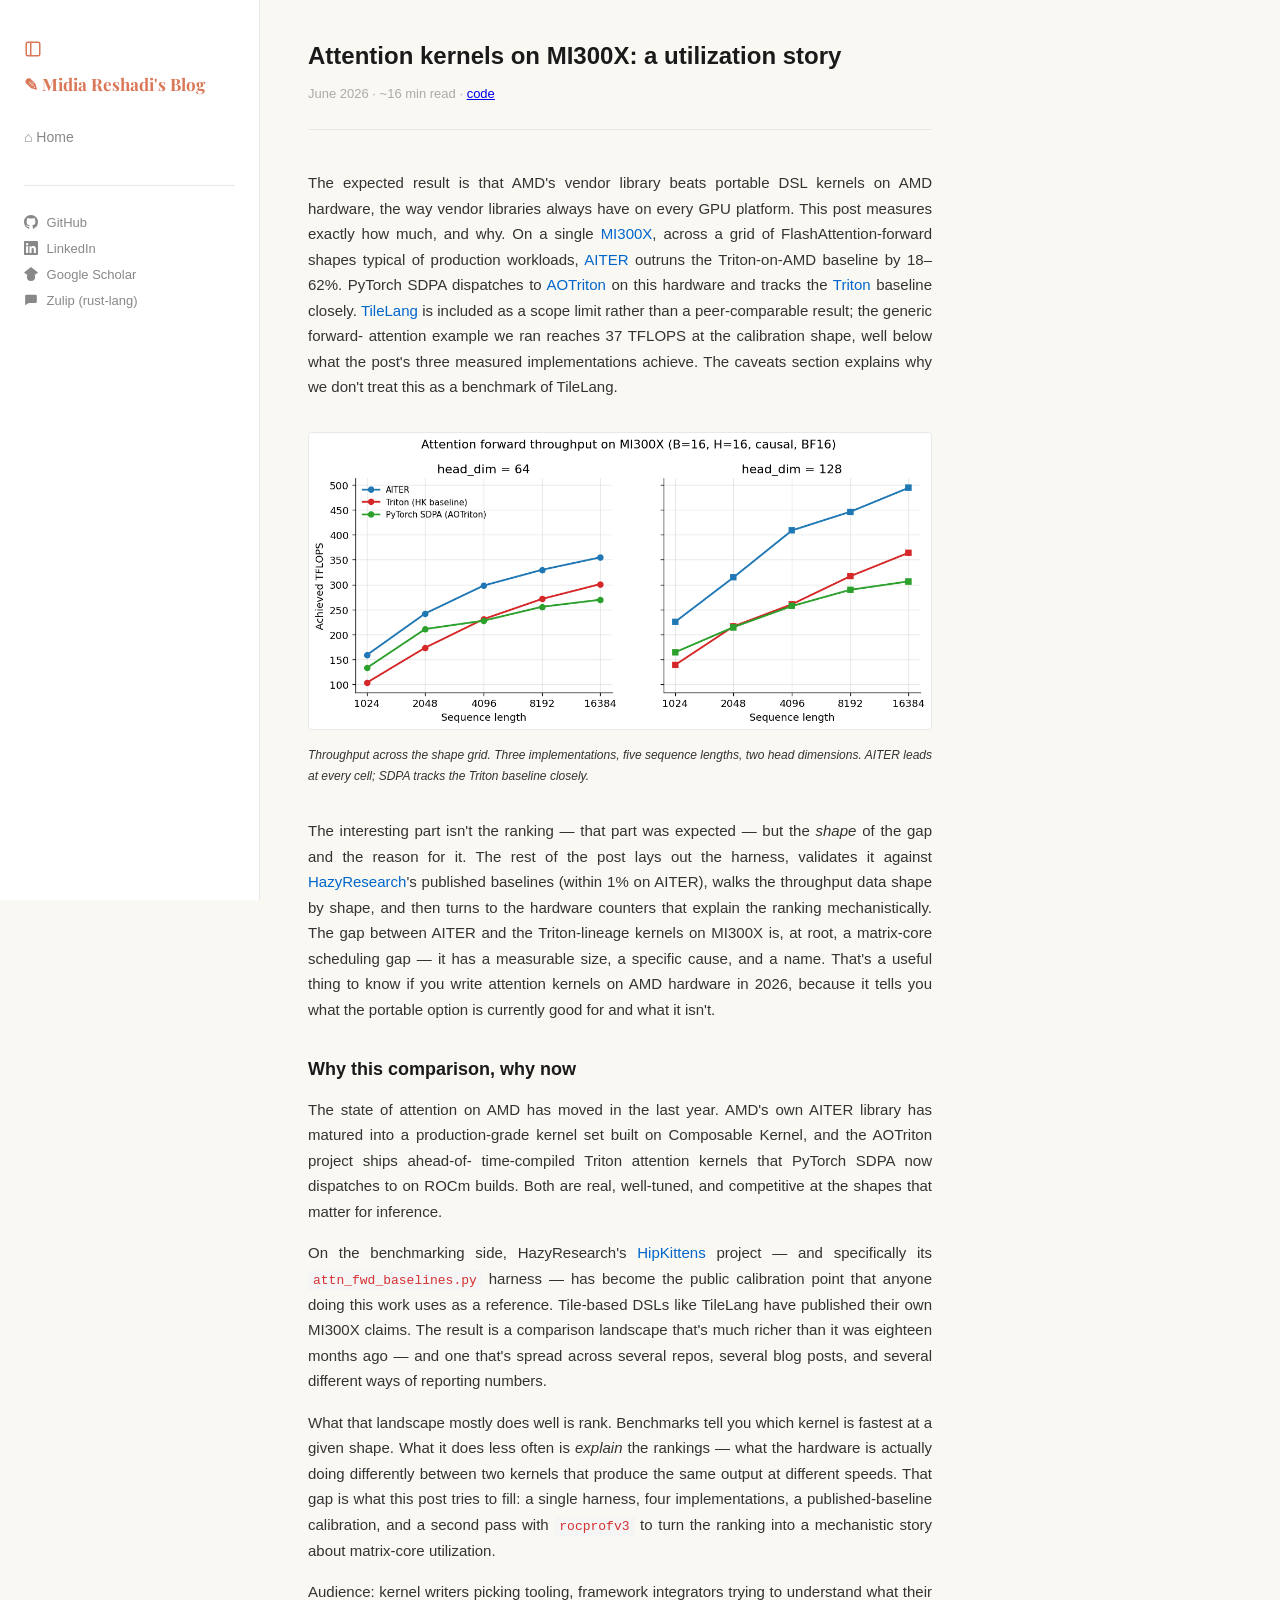
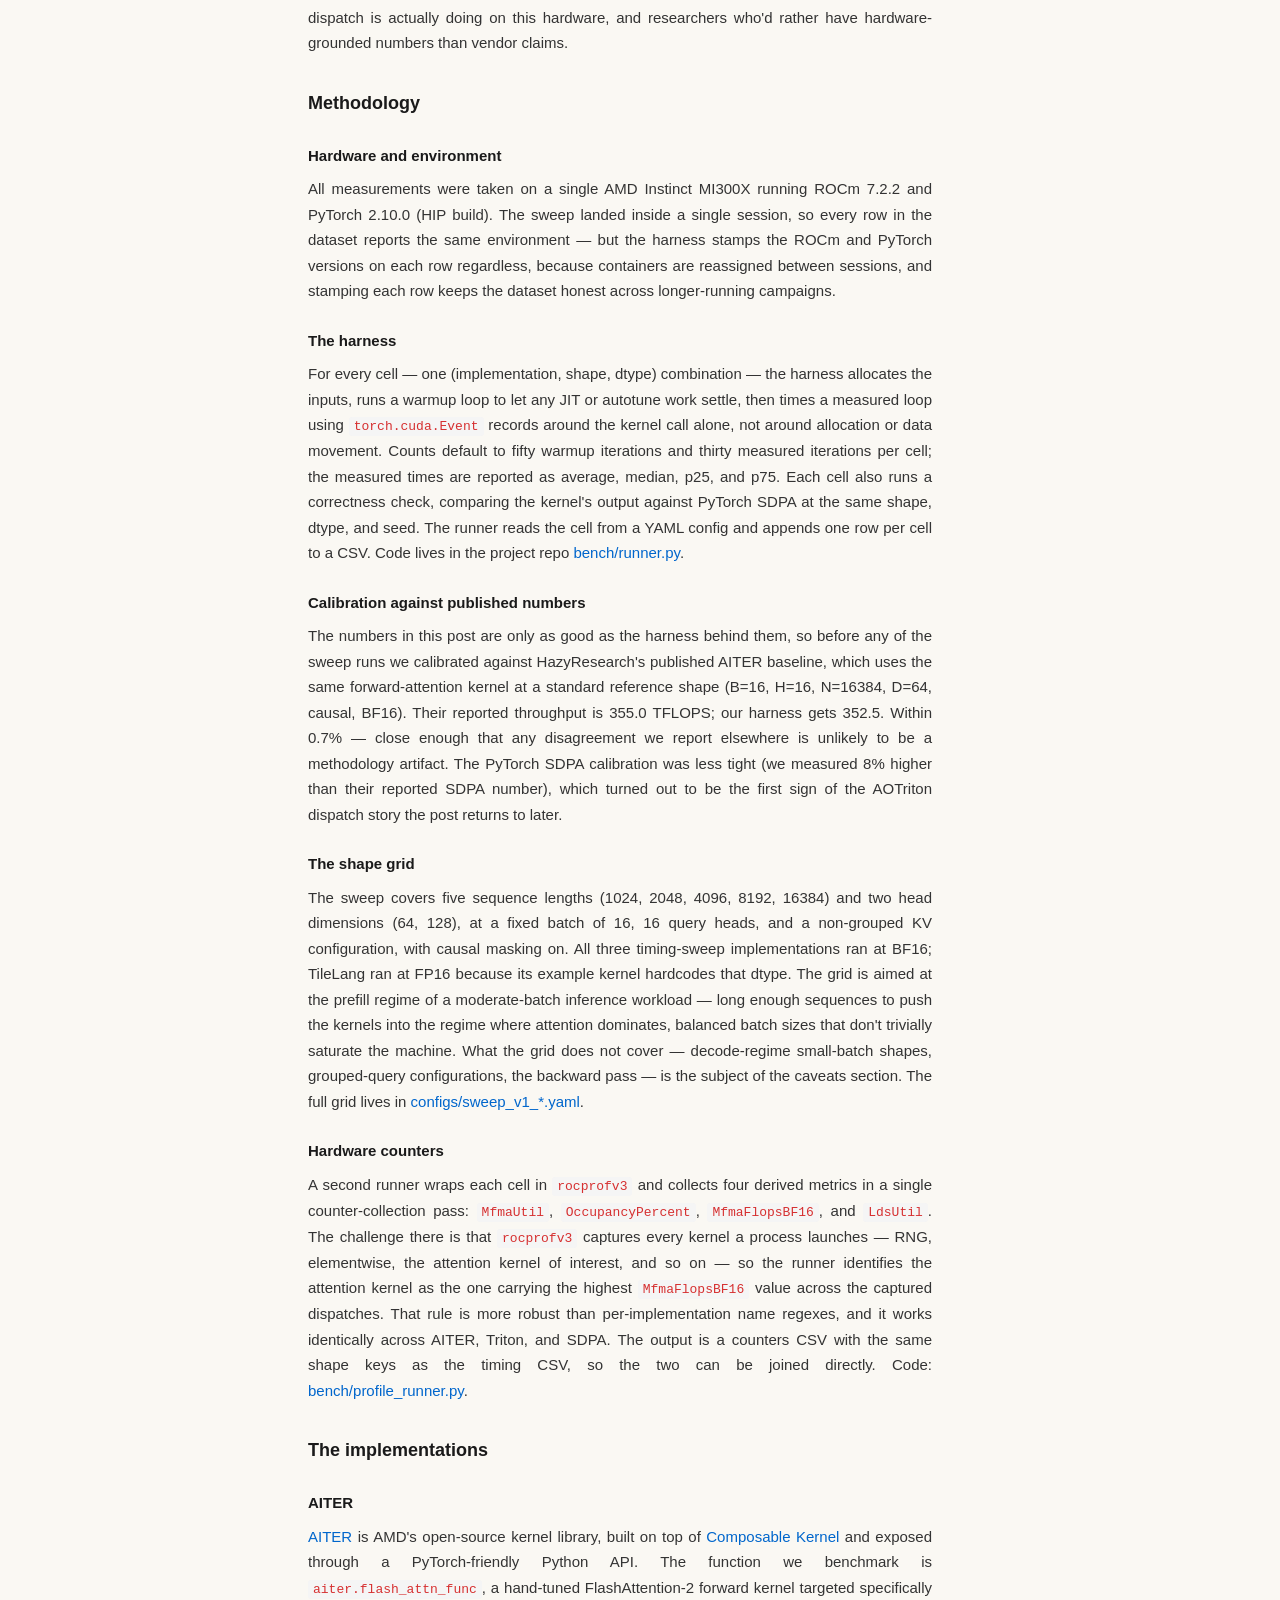
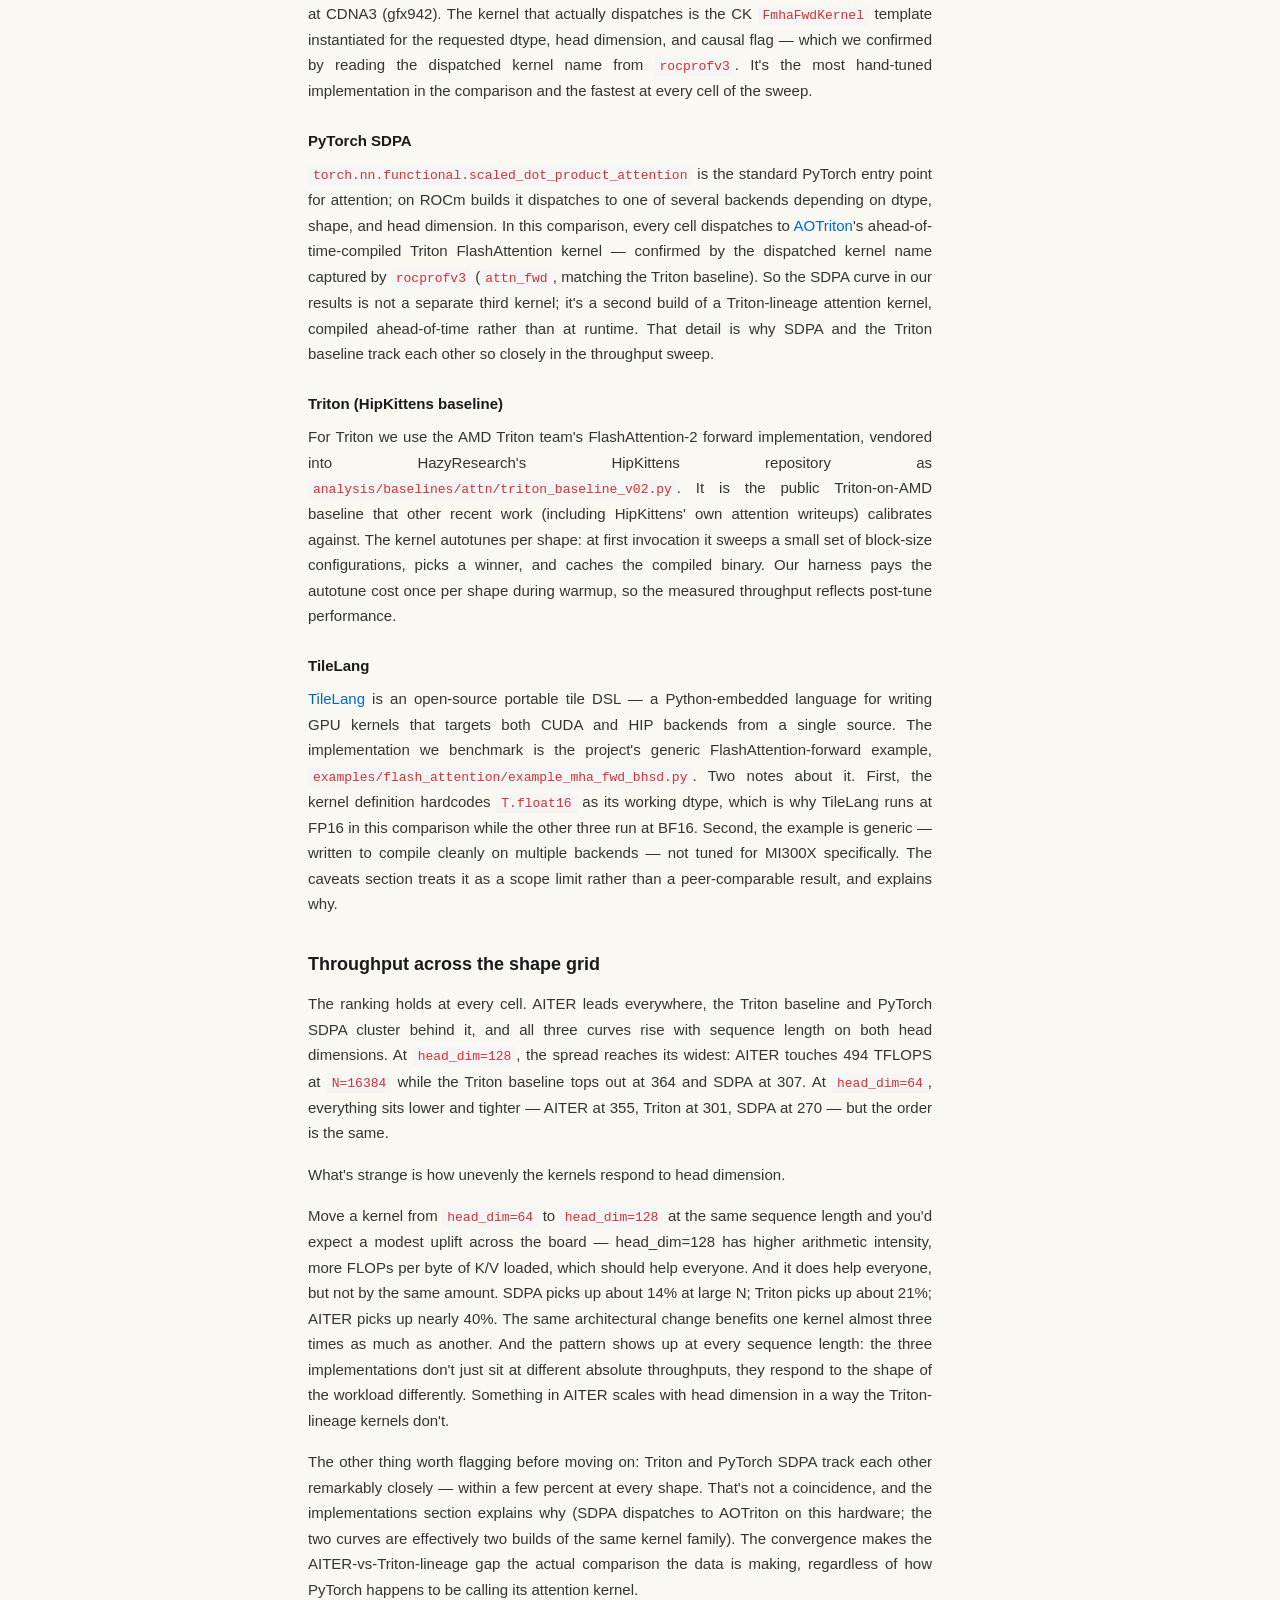
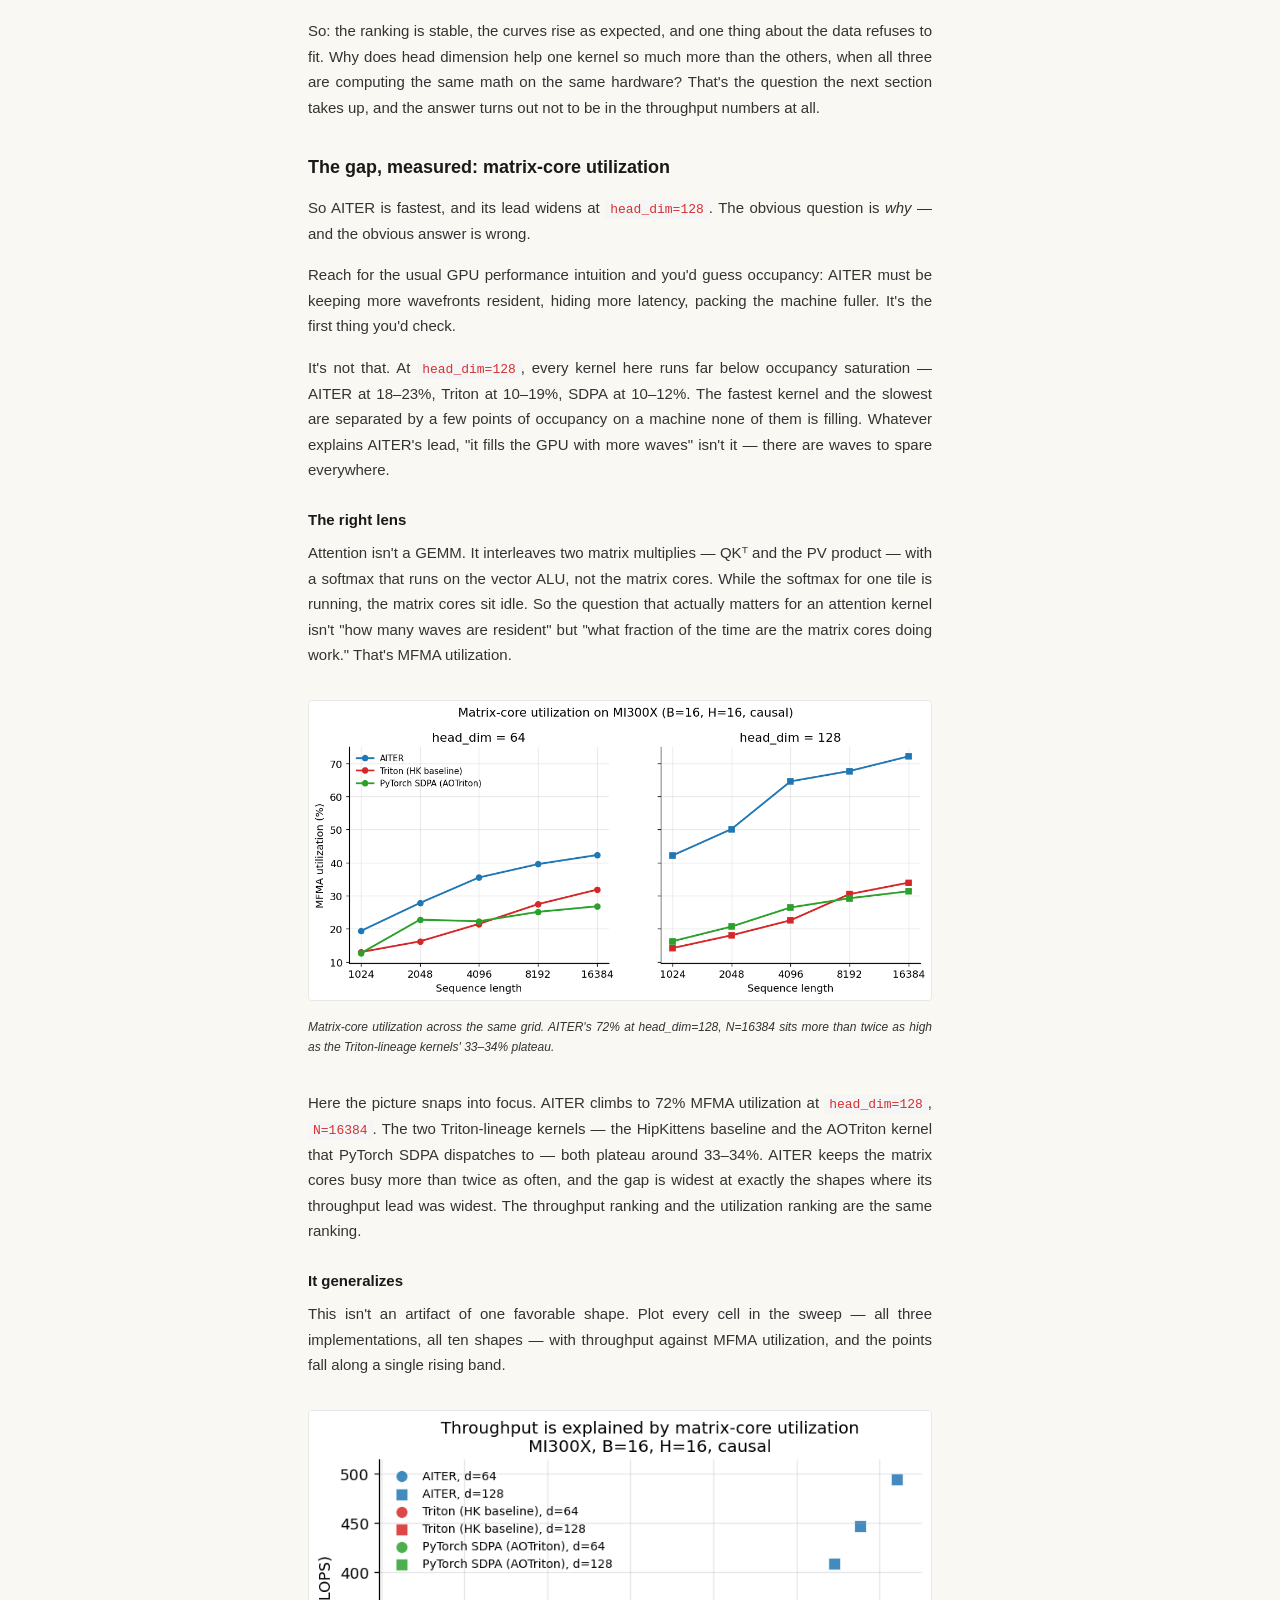
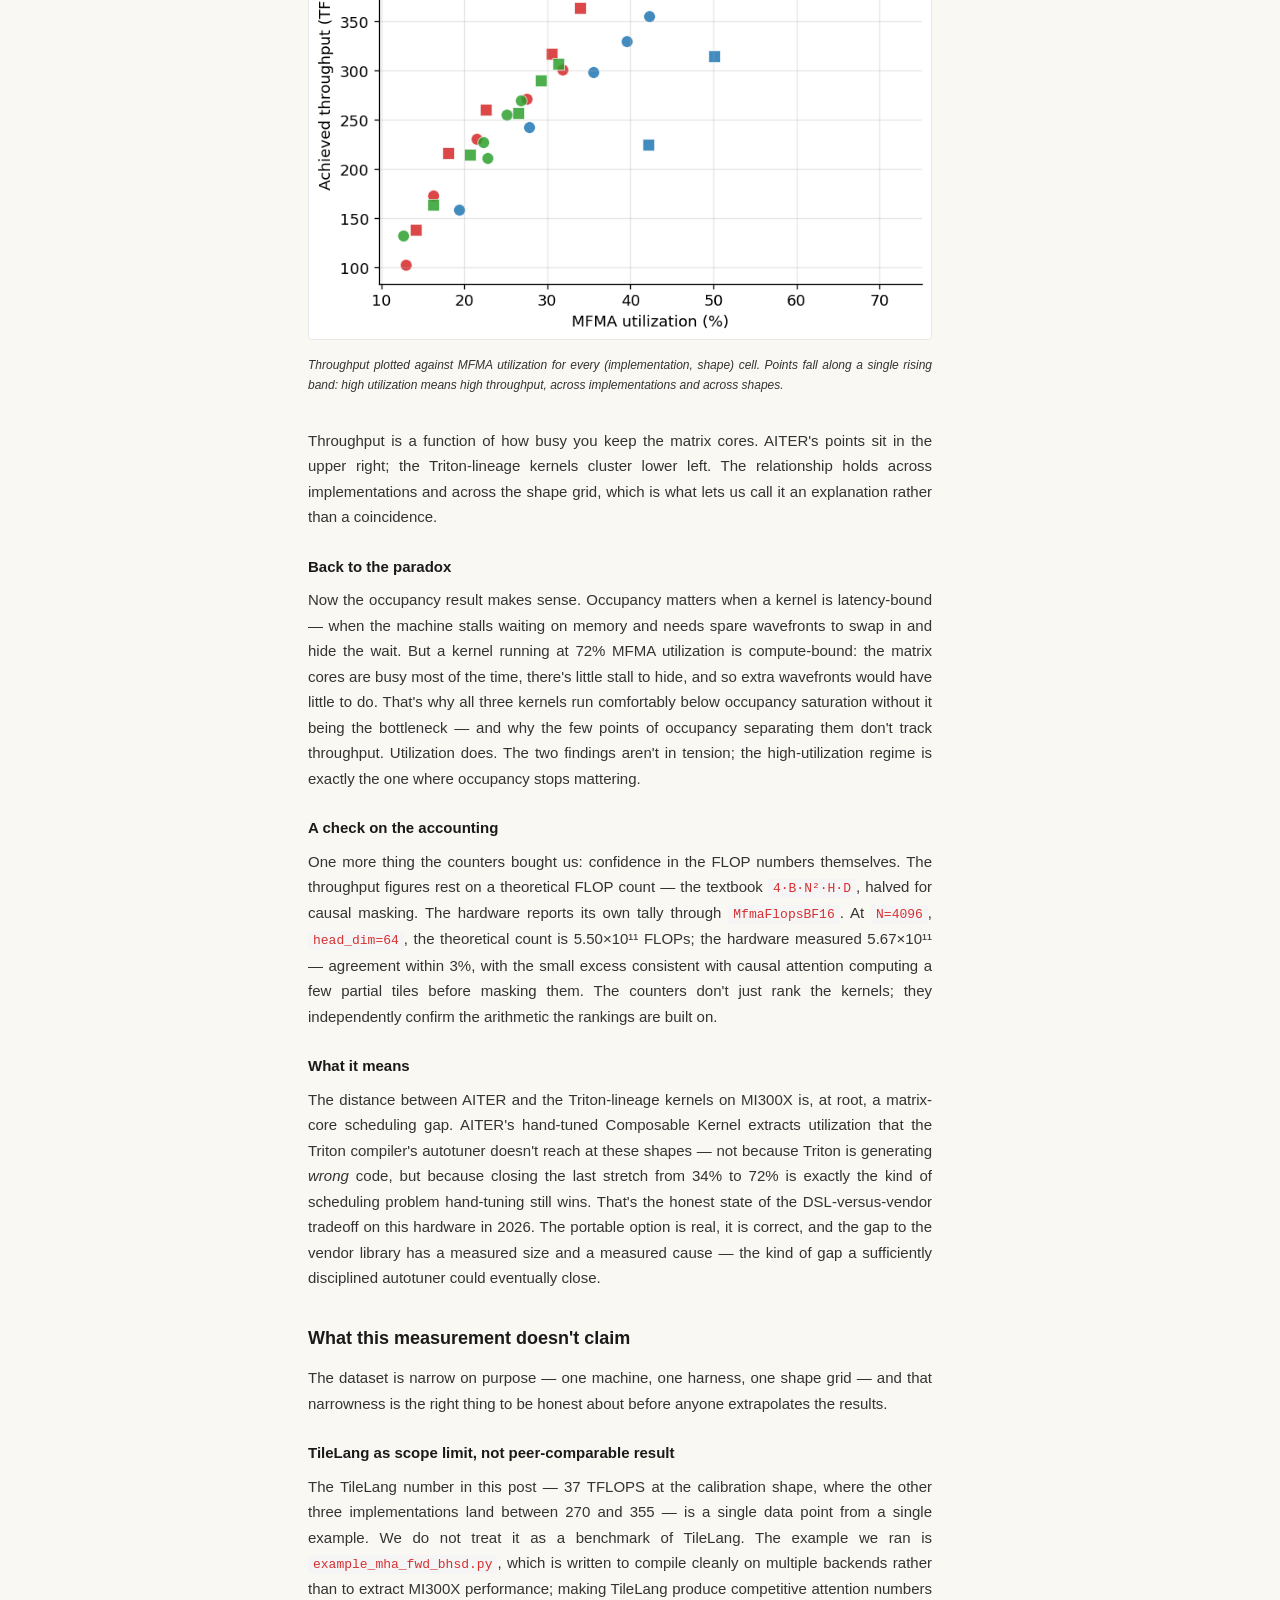
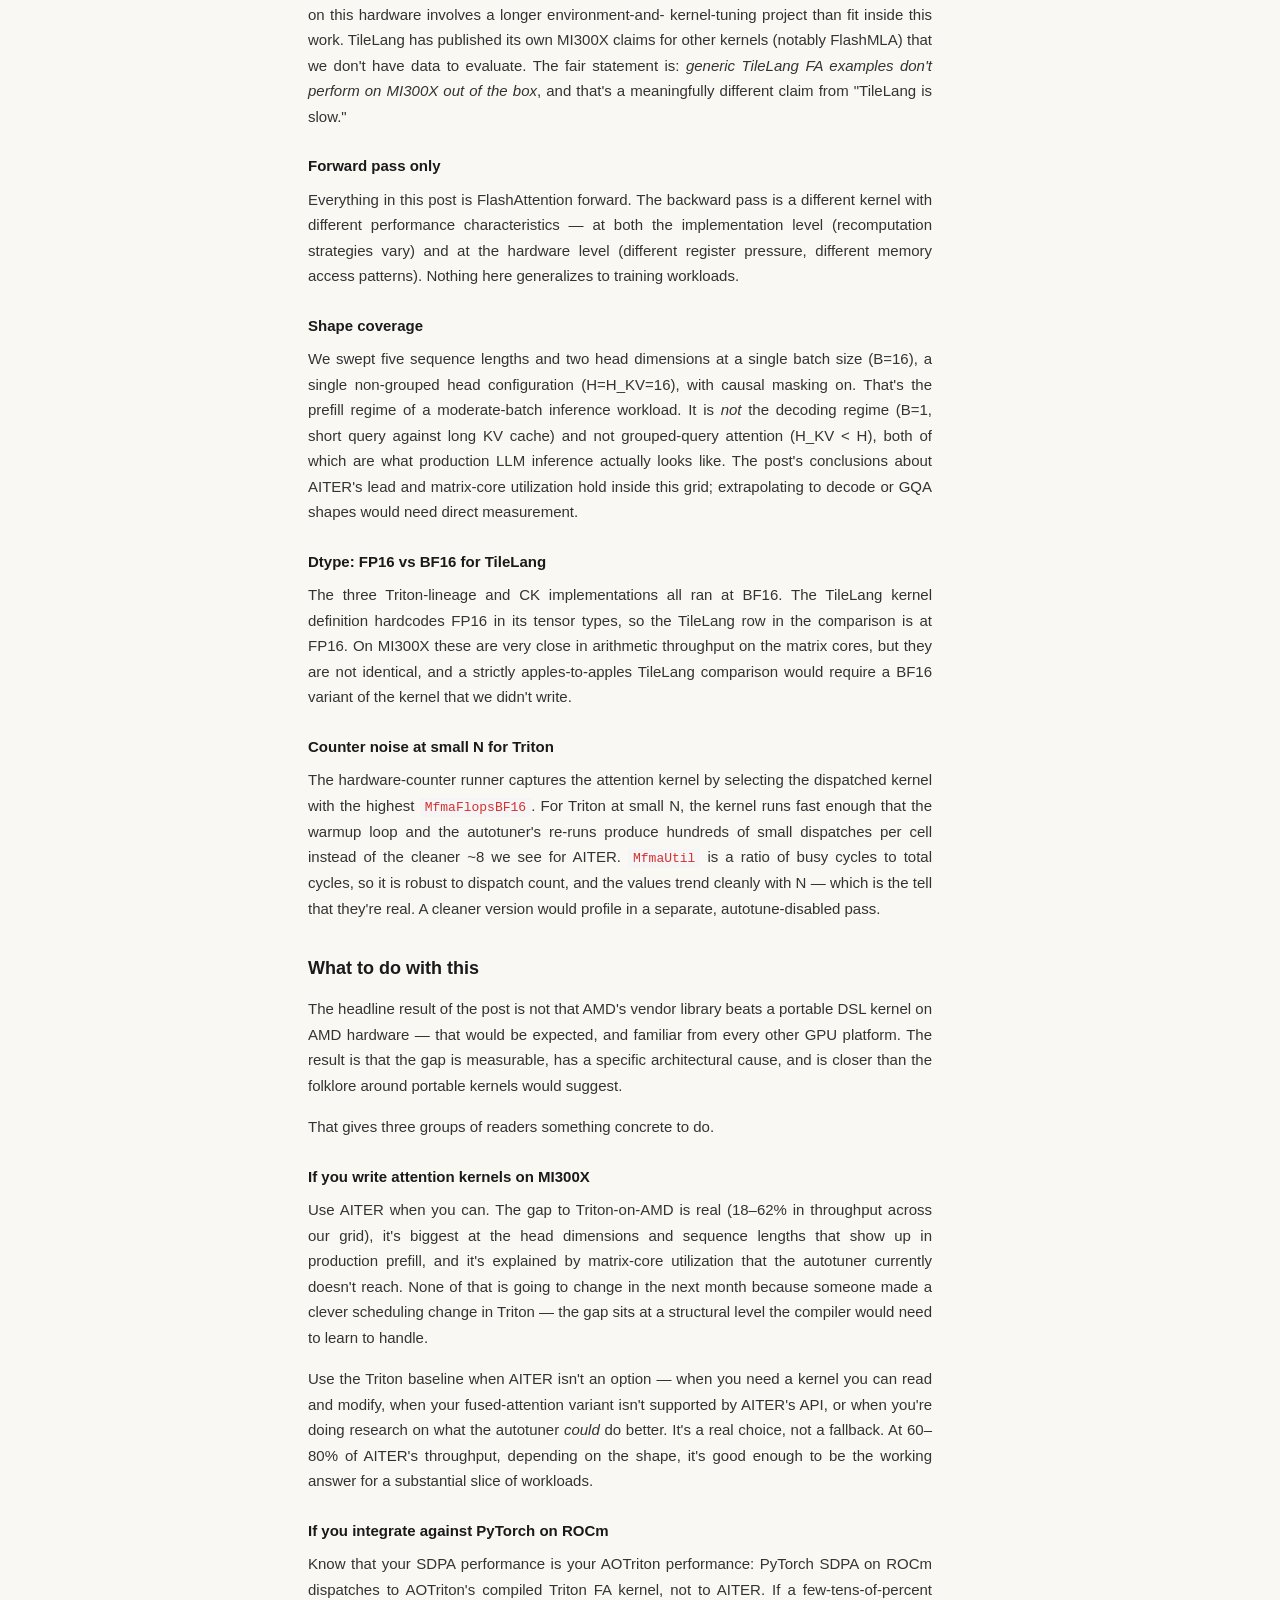
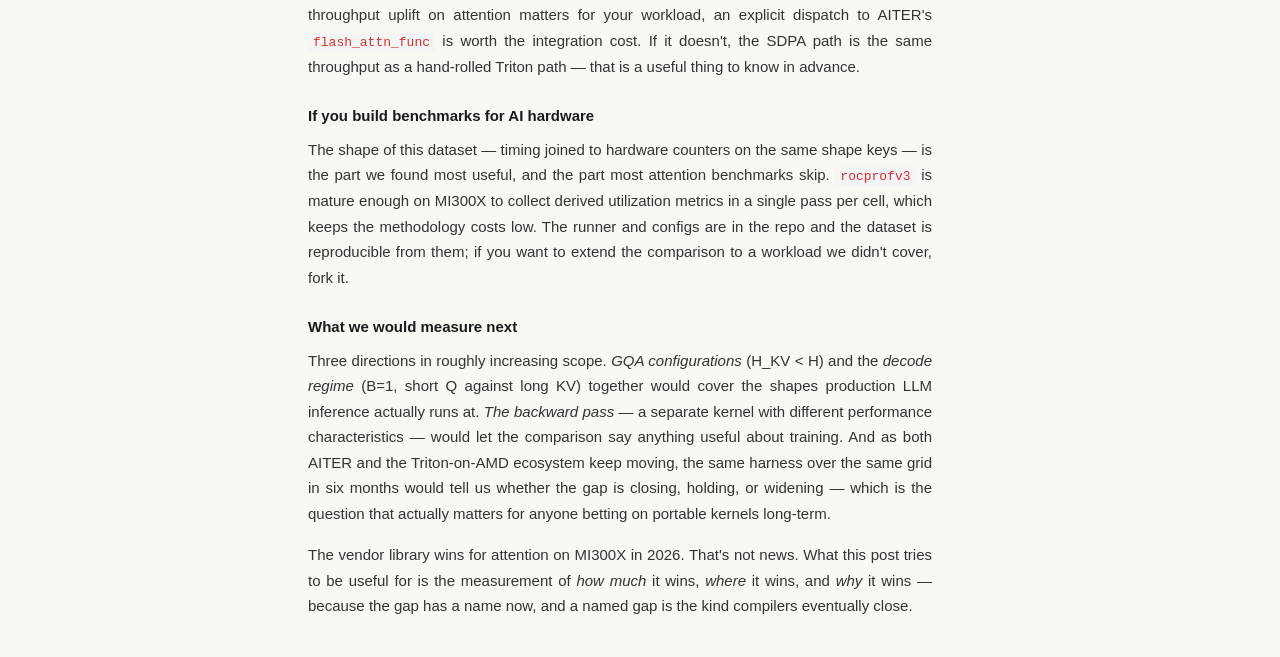
==== commit 2ca9cf07: "tools: generate head, sidebar, series nav, sitemap and feed from posts.json" ====
--- a/blog/attn-dsl-bench/index.html
+++ b/blog/attn-dsl-bench/index.html
@@ -4,46 +4,48 @@
     <meta charset="UTF-8">
     <meta name="viewport" content="width=device-width, initial-scale=1.0">
     <title>Attention kernels on MI300X: a utilization story — Midia Reshadi</title>
-    <link rel="stylesheet" href="../../css/style.css?v=4">
-    <link href="https://fonts.googleapis.com/css2?family=Playfair+Display:wght@700&display=swap" rel="stylesheet">
+    <meta name="description" content="Benchmarking FlashAttention kernels on AMD MI300X — AITER vs Triton vs PyTorch SDPA, with hardware counters explaining the throughput ranking. 60 data points, 3 figures.">
+    <link rel="canonical" href="https://midiareshadi.github.io/blog/attn-dsl-bench/">
+    <meta property="og:type" content="article">
+    <meta property="og:url" content="https://midiareshadi.github.io/blog/attn-dsl-bench/">
+    <meta property="og:title" content="Attention kernels on MI300X: a utilization story — Midia Reshadi">
+    <meta property="og:description" content="Benchmarking FlashAttention kernels on AMD MI300X — AITER vs Triton vs PyTorch SDPA, with hardware counters explaining the throughput ranking. 60 data points, 3 figures.">
+    <meta name="twitter:card" content="summary_large_image">
+    <link rel="alternate" type="application/rss+xml" title="Midia Reshadi" href="https://midiareshadi.github.io/feed.xml">
+    <link rel="preconnect" href="https://fonts.googleapis.com">
+    <link rel="preconnect" href="https://fonts.gstatic.com" crossorigin>
+    <link rel="stylesheet" href="../../css/style.css?v=8">
+    <link href="https://fonts.googleapis.com/css2?family=Playfair+Display:wght@700&family=Comic+Neue:wght@700&display=swap" rel="stylesheet">
 </head>
 <body>
-    <button id="floating-toggle" onclick="toggleSidebar()" style="
-        position:fixed; top:1rem; left:1rem; z-index:1000;
-        background:none; border:none; cursor:pointer;
-        padding:4px; color:#D97757; display:none;
-    " title="Show sidebar">
-        <svg width="18" height="18" viewBox="0 0 24 24" fill="none"
-             stroke="currentColor" stroke-width="2">
-            <rect x="3" y="3" width="18" height="18" rx="2"/>
-            <line x1="9" y1="3" x2="9" y2="21"/>
-        </svg>
+    <button id="floating-toggle" onclick="toggleSidebar()" title="Show sidebar">
+        <svg width="18" height="18" viewBox="0 0 24 24" fill="none" stroke="currentColor" stroke-width="2"><rect x="3" y="3" width="18" height="18" rx="2"/><line x1="9" y1="3" x2="9" y2="21"/></svg>
     </button>
-        <aside class="sidebar">
-        <div style="margin-bottom:1.5rem;">
-            <button onclick="toggleSidebar()" style="background:none; border:none; cursor:pointer; padding:0; color:#D97757; line-height:1; display:block; margin-bottom:10px;" title="Toggle sidebar">
+    <aside class="sidebar">
+        <div class="sidebar-head">
+            <button class="sidebar-toggle" onclick="toggleSidebar()" title="Toggle sidebar">
                 <svg width="18" height="18" viewBox="0 0 24 24" fill="none" stroke="currentColor" stroke-width="2"><rect x="3" y="3" width="18" height="18" rx="2"/><line x1="9" y1="3" x2="9" y2="21"/></svg>
             </button>
-            <p style="font-size:17px; font-weight:700; color:#D97757; margin:0; white-space:nowrap; font-family:"Playfair Display", Georgia, serif;">&#9998; Midia Reshadi's Blog</p>
+            <p class="sidebar-brand">&#9998; Midia Reshadi's Blog</p>
         </div>
         <ul class="sidebar-nav">
             <li><a href="../../index.html">&#8962; Home</a></li>
         </ul>
         <div class="sidebar-links">
-            <a href="https://github.com/midiareshadi" target="_blank">
-                <svg width="14" height="14" viewBox="0 0 24 24" fill="currentColor" style="vertical-align:-2px; margin-right:5px;"><path d="M12 0C5.37 0 0 5.37 0 12c0 5.31 3.435 9.795 8.205 11.385.6.105.825-.255.825-.57 0-.285-.015-1.23-.015-2.235-3.015.555-3.795-.735-4.035-1.41-.135-.345-.72-1.41-1.23-1.695-.42-.225-1.02-.78-.015-.795.945-.015 1.62.87 1.845 1.23 1.08 1.815 2.805 1.305 3.495.99.105-.78.42-1.305.765-1.605-2.67-.3-5.46-1.335-5.46-5.925 0-1.305.465-2.385 1.23-3.225-.12-.3-.54-1.53.12-3.18 0 0 1.005-.315 3.3 1.23.96-.27 1.98-.405 3-.405s2.04.135 3 .405c2.295-1.56 3.3-1.23 3.3-1.23.66 1.65.24 2.88.12 3.18.765.84 1.23 1.905 1.23 3.225 0 4.605-2.805 5.625-5.475 5.925.435.375.81 1.095.81 2.22 0 1.605-.015 2.895-.015 3.3 0 .315.225.69.825.57A12.02 12.02 0 0 0 24 12c0-6.63-5.37-12-12-12z"/></svg>
+            <a href="https://github.com/midiareshadi" target="_blank" rel="noopener">
+                <svg width="14" height="14" viewBox="0 0 24 24" fill="currentColor" class="sidebar-icon"><path d="M12 0C5.37 0 0 5.37 0 12c0 5.31 3.435 9.795 8.205 11.385.6.105.825-.255.825-.57 0-.285-.015-1.23-.015-2.235-3.015.555-3.795-.735-4.035-1.41-.135-.345-.72-1.41-1.23-1.695-.42-.225-1.02-.78-.015-.795.945-.015 1.62.87 1.845 1.23 1.08 1.815 2.805 1.305 3.495.99.105-.78.42-1.305.765-1.605-2.67-.3-5.46-1.335-5.46-5.925 0-1.305.465-2.385 1.23-3.225-.12-.3-.54-1.53.12-3.18 0 0 1.005-.315 3.3 1.23.96-.27 1.98-.405 3-.405s2.04.135 3 .405c2.295-1.56 3.3-1.23 3.3-1.23.66 1.65.24 2.88.12 3.18.765.84 1.23 1.905 1.23 3.225 0 4.605-2.805 5.625-5.475 5.925.435.375.81 1.095.81 2.22 0 1.605-.015 2.895-.015 3.3 0 .315.225.69.825.57A12.02 12.02 0 0 0 24 12c0-6.63-5.37-12-12-12z"/></svg>
                 GitHub
             </a>
-            <a href="https://www.linkedin.com/in/midia-reshadi/" target="_blank">
-                <svg width="14" height="14" viewBox="0 0 24 24" fill="currentColor" style="vertical-align:-2px; margin-right:5px;"><path d="M20.447 20.452h-3.554v-5.569c0-1.328-.027-3.037-1.852-3.037-1.853 0-2.136 1.445-2.136 2.939v5.667H9.351V9h3.414v1.561h.046c.477-.9 1.637-1.85 3.37-1.85 3.601 0 4.267 2.37 4.267 5.455v6.286zM5.337 7.433a2.062 2.062 0 0 1-2.063-2.065 2.064 2.064 0 1 1 2.063 2.065zm1.782 13.019H3.555V9h3.564v11.452zM22.225 0H1.771C.792 0 0 .774 0 1.729v20.542C0 23.227.792 24 1.771 24h20.451C23.2 24 24 23.227 24 22.271V1.729C24 .774 23.2 0 22.222 0h.003z"/></svg>
+            <a href="https://www.linkedin.com/in/midia-reshadi/" target="_blank" rel="noopener">
+                <svg width="14" height="14" viewBox="0 0 24 24" fill="currentColor" class="sidebar-icon"><path d="M20.447 20.452h-3.554v-5.569c0-1.328-.027-3.037-1.852-3.037-1.853 0-2.136 1.445-2.136 2.939v5.667H9.351V9h3.414v1.561h.046c.477-.9 1.637-1.85 3.37-1.85 3.601 0 4.267 2.37 4.267 5.455v6.286zM5.337 7.433a2.062 2.062 0 0 1-2.063-2.065 2.064 2.064 0 1 1 2.063 2.065zm1.782 13.019H3.555V9h3.564v11.452zM22.225 0H1.771C.792 0 0 .774 0 1.729v20.542C0 23.227.792 24 1.771 24h20.451C23.2 24 24 23.227 24 22.271V1.729C24 .774 23.2 0 22.222 0h.003z"/></svg>
                 LinkedIn
             </a>
-            <a href="https://scholar.google.com/citations?user=gVWj19kAAAAJ&hl=en" target="_blank">
-                <svg width="14" height="14" viewBox="0 0 24 24" fill="currentColor" style="vertical-align:-2px; margin-right:5px;"><path d="M12 24a7 7 0 1 1 0-14 7 7 0 0 1 0 14zm0-24L0 9.5l4.838 3.94A8 8 0 0 1 12 10a8 8 0 0 1 7.162 3.44L24 9.5z"/></svg>
+            <a href="https://scholar.google.com/citations?user=gVWj19kAAAAJ&hl=en" target="_blank" rel="noopener">
+                <svg width="14" height="14" viewBox="0 0 24 24" fill="currentColor" class="sidebar-icon"><path d="M12 24a7 7 0 1 1 0-14 7 7 0 0 1 0 14zm0-24L0 9.5l4.838 3.94A8 8 0 0 1 12 10a8 8 0 0 1 7.162 3.44L24 9.5z"/></svg>
                 Google Scholar
             </a>
-            <a href="https://rust-lang.zulipchat.com/#user/818806" target="_blank">
-                <svg width="14" height="14" viewBox="0 0 24 24" fill="currentColor" style="vertical-align:-2px; margin-right:5px;"><path d="M2 5a2 2 0 0 1 2-2h16a2 2 0 0 1 2 2v10a2 2 0 0 1-2 2H8l-6 4V5z"/></svg>
+            <a href="https://rust-lang.zulipchat.com/#user/818806" target="_blank" rel="noopener">
+                <svg width="14" height="14" viewBox="0 0 24 24" fill="currentColor" class="sidebar-icon"><path d="M2 5a2 2 0 0 1 2-2h16a2 2 0 0 1 2 2v10a2 2 0 0 1-2 2H8l-6 4V5z"/></svg>
                 Zulip (rust-lang)
             </a>
         </div>
--- a/css/style.css
+++ b/css/style.css
@@ -365,3 +365,131 @@
 @media (max-width: 768px) {
     .main.sidebar-hidden { margin-left: 0; }
 }
+
+/* --- homepage GPU mark --- */
+.intro-row {
+    position: relative;
+}
+
+.gpu-mark {
+    position: absolute;
+    top: 0;
+    left: 100%;
+    margin-left: 1.75rem;
+    width: 300px;
+    height: auto;
+    display: block;
+}
+
+@media (max-width: 1260px) {
+    .intro-row {
+        display: flex;
+        gap: 1.25rem;
+        align-items: flex-start;
+    }
+    .gpu-mark {
+        position: static;
+        margin: 0;
+        width: 170px;
+        flex: none;
+    }
+}
+
+@media (max-width: 600px) {
+    .gpu-mark { display: none; }
+}
+
+/* --- generated blocks: sidebar, series nav --- */
+.sidebar-head {
+    margin-bottom: 1.5rem;
+}
+
+.sidebar-toggle,
+#floating-toggle {
+    background: none;
+    border: none;
+    cursor: pointer;
+    padding: 0;
+    color: #D97757;
+    line-height: 1;
+    display: block;
+    margin-bottom: 10px;
+}
+
+#floating-toggle {
+    position: fixed;
+    top: 1rem;
+    left: 1rem;
+    z-index: 1000;
+    padding: 4px;
+    display: none;
+}
+
+.sidebar-icon {
+    vertical-align: -2px;
+    margin-right: 5px;
+}
+
+.post-content p {
+    text-align: justify;
+    hyphens: auto;
+    -webkit-hyphens: auto;
+}
+
+.series-nav {
+    background: #ffffff;
+    border: 1px solid #ecdfd6;
+    border-left: 3px solid #D97757;
+    border-radius: 0 4px 4px 0;
+    padding: 0.9rem 1.2rem;
+    margin: 0 0 2rem;
+}
+
+.series-title {
+    font-size: 12px;
+    font-weight: 600;
+    color: #1a1a1a;
+    margin: 0 0 0.5rem;
+    text-transform: uppercase;
+    letter-spacing: 0.04em;
+}
+
+.series-count {
+    font-weight: 400;
+    color: #aaa;
+    text-transform: none;
+    letter-spacing: 0;
+}
+
+.series-nav ul {
+    list-style: none;
+    margin: 0;
+}
+
+.series-nav li {
+    font-size: 13px;
+    color: #666;
+    padding: 2px 0;
+    display: flex;
+    gap: 0.6rem;
+}
+
+.series-nav li.is-current {
+    color: #1a1a1a;
+    font-weight: 600;
+}
+
+.series-part {
+    color: #aaa;
+    flex: none;
+    min-width: 3.4rem;
+}
+
+.series-nav a {
+    color: #0066cc;
+    text-decoration: none;
+}
+
+.series-nav a:hover {
+    text-decoration: underline;
+}
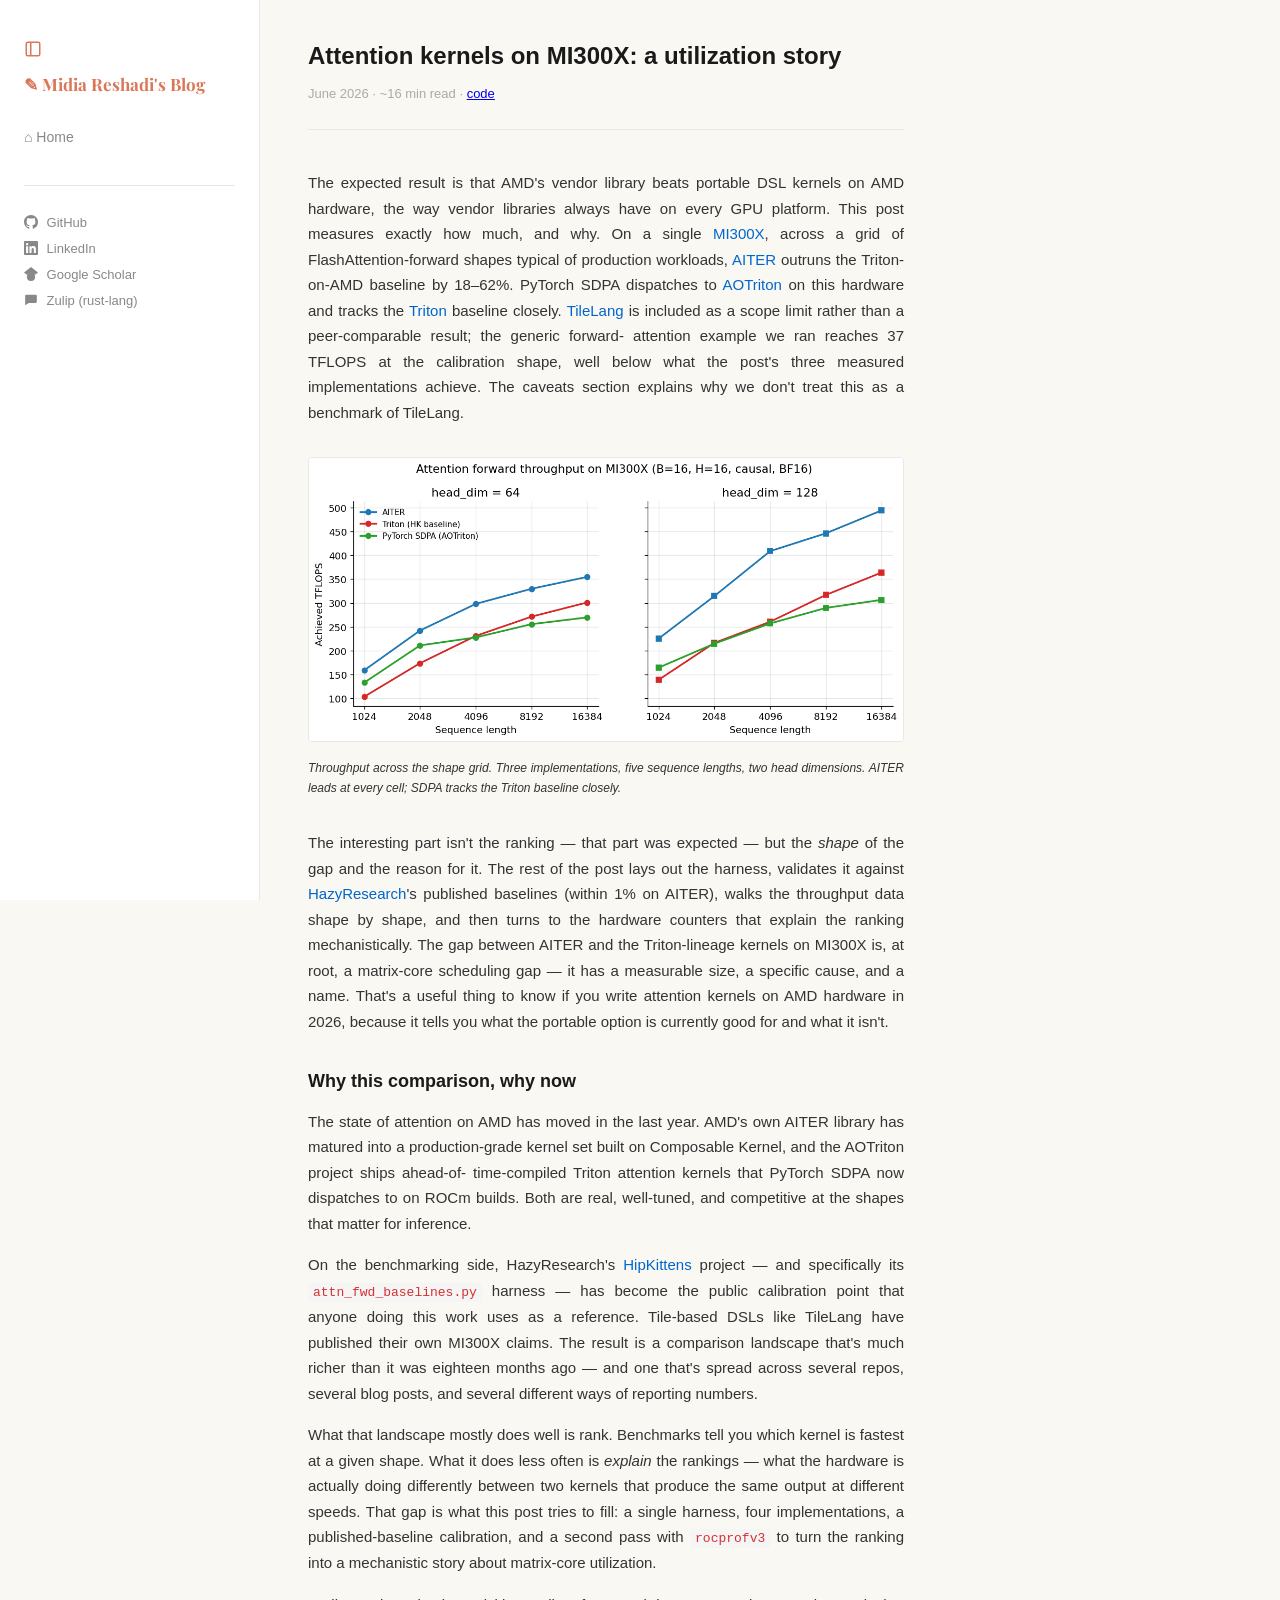
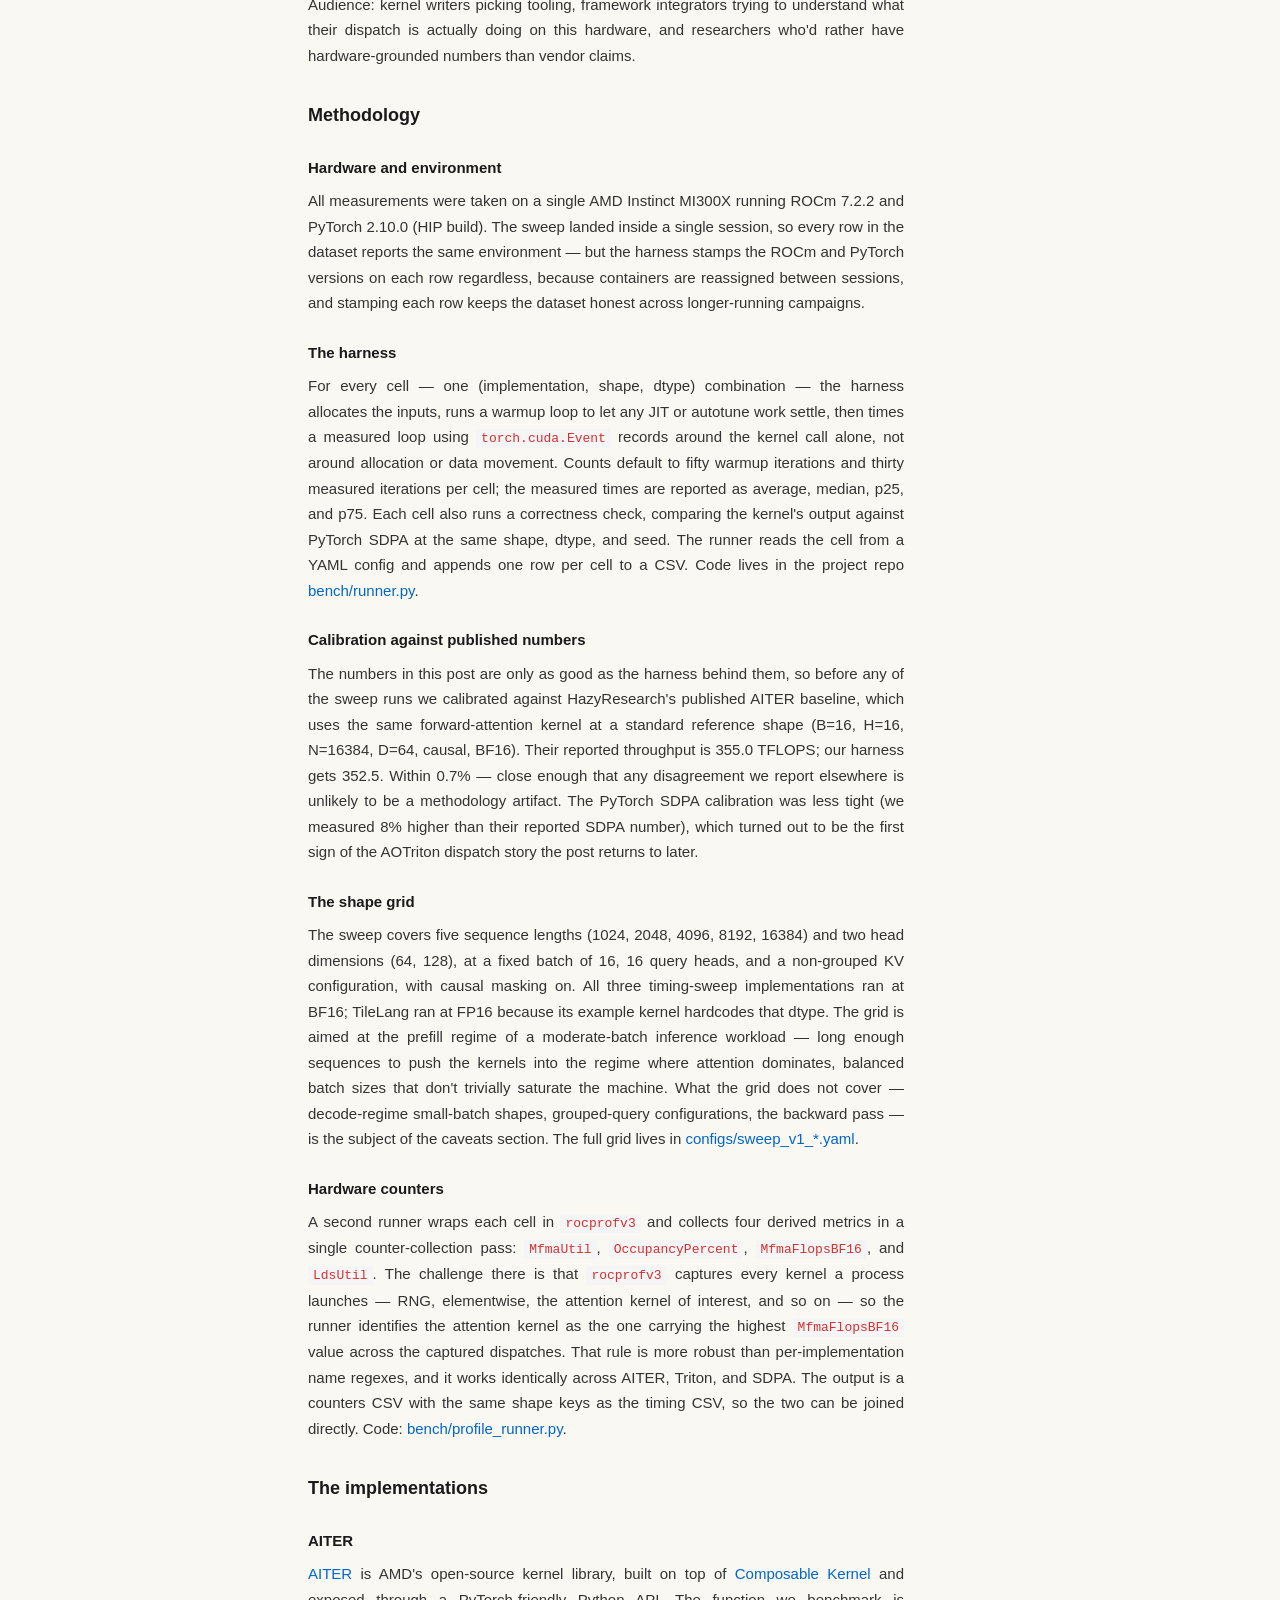
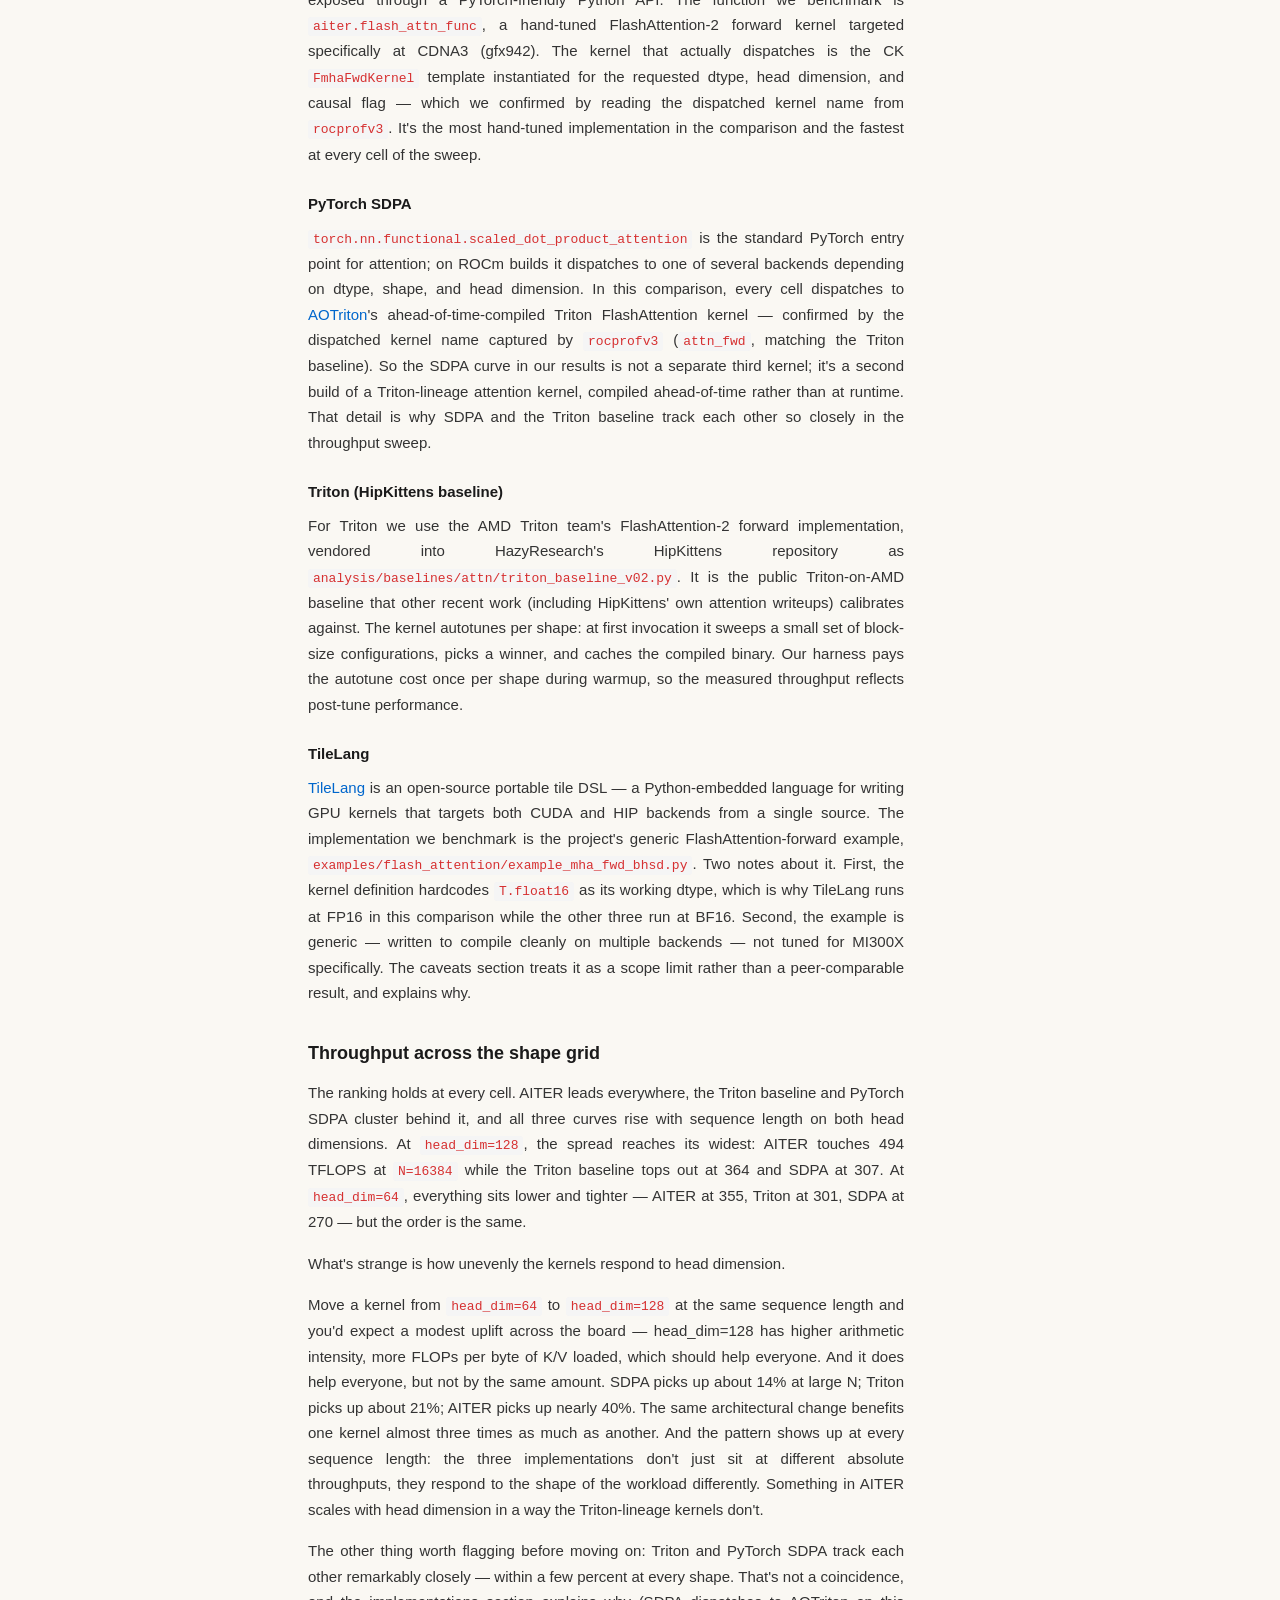
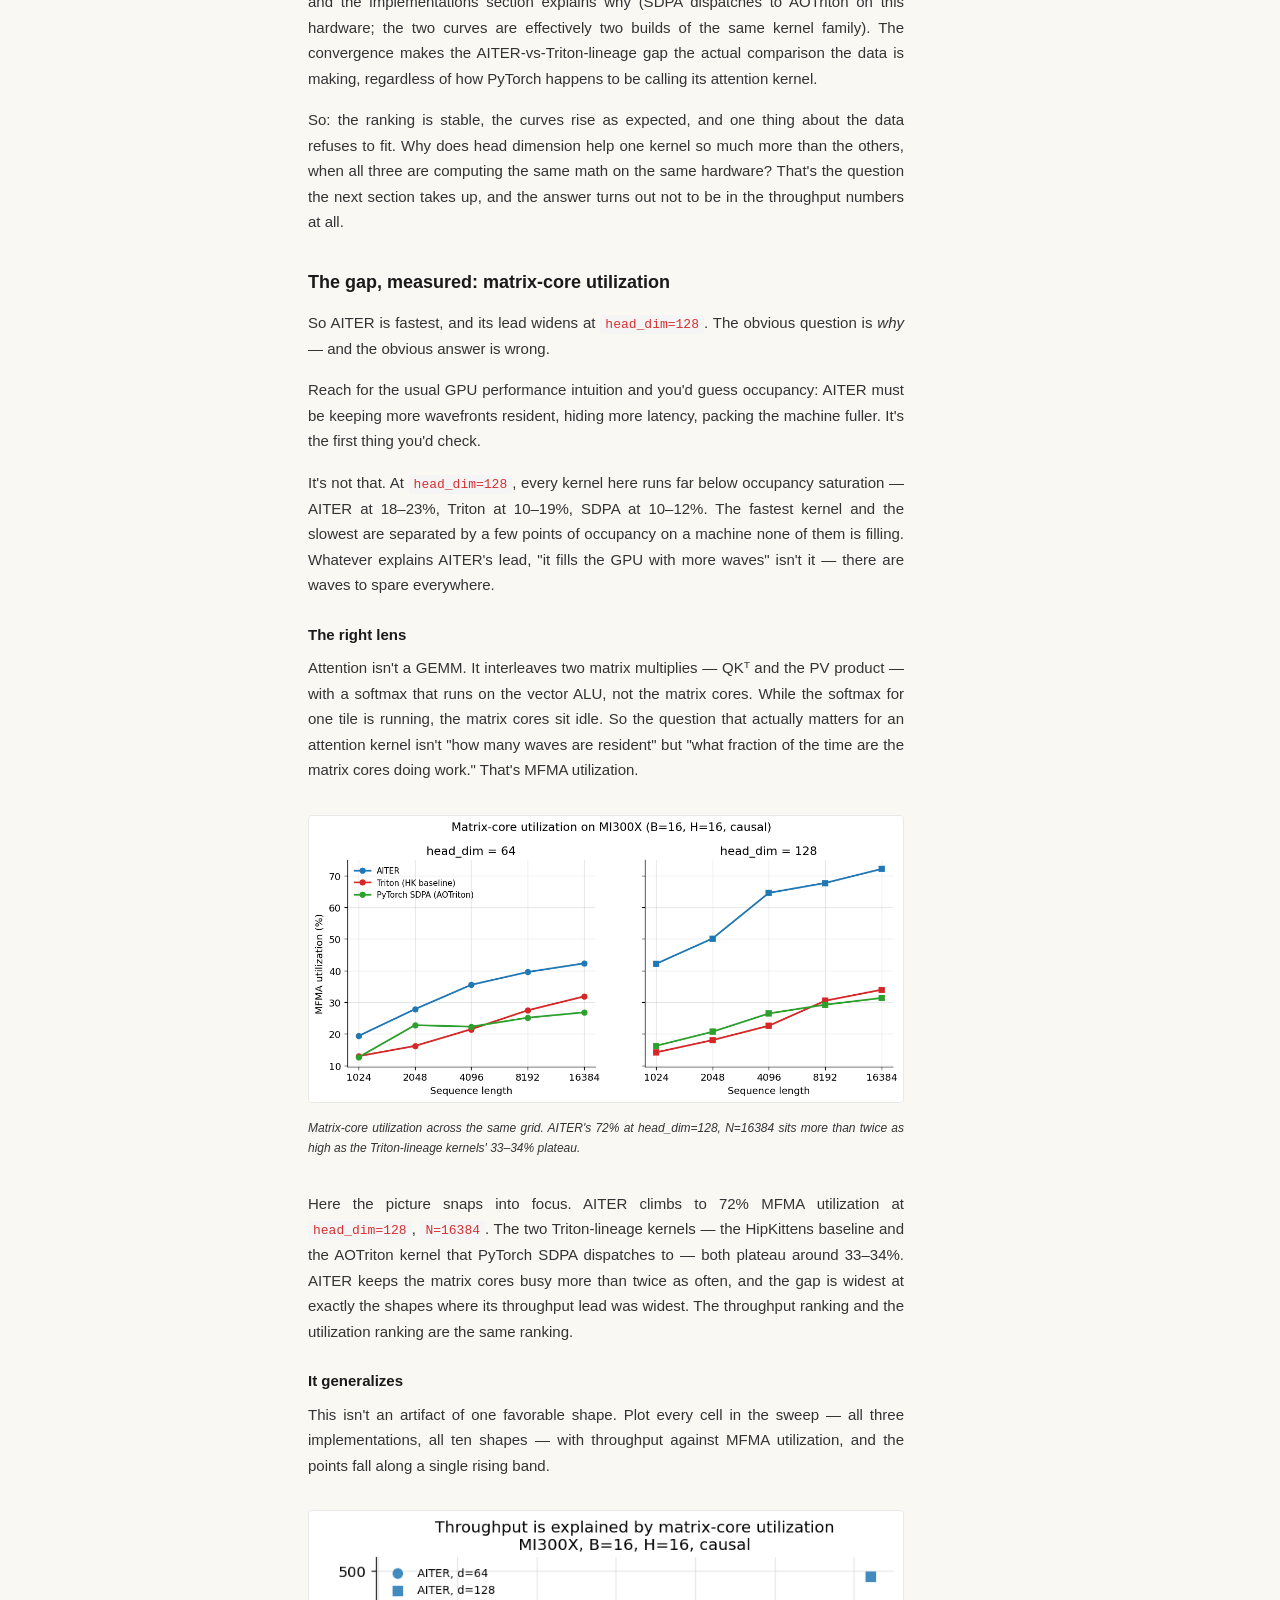
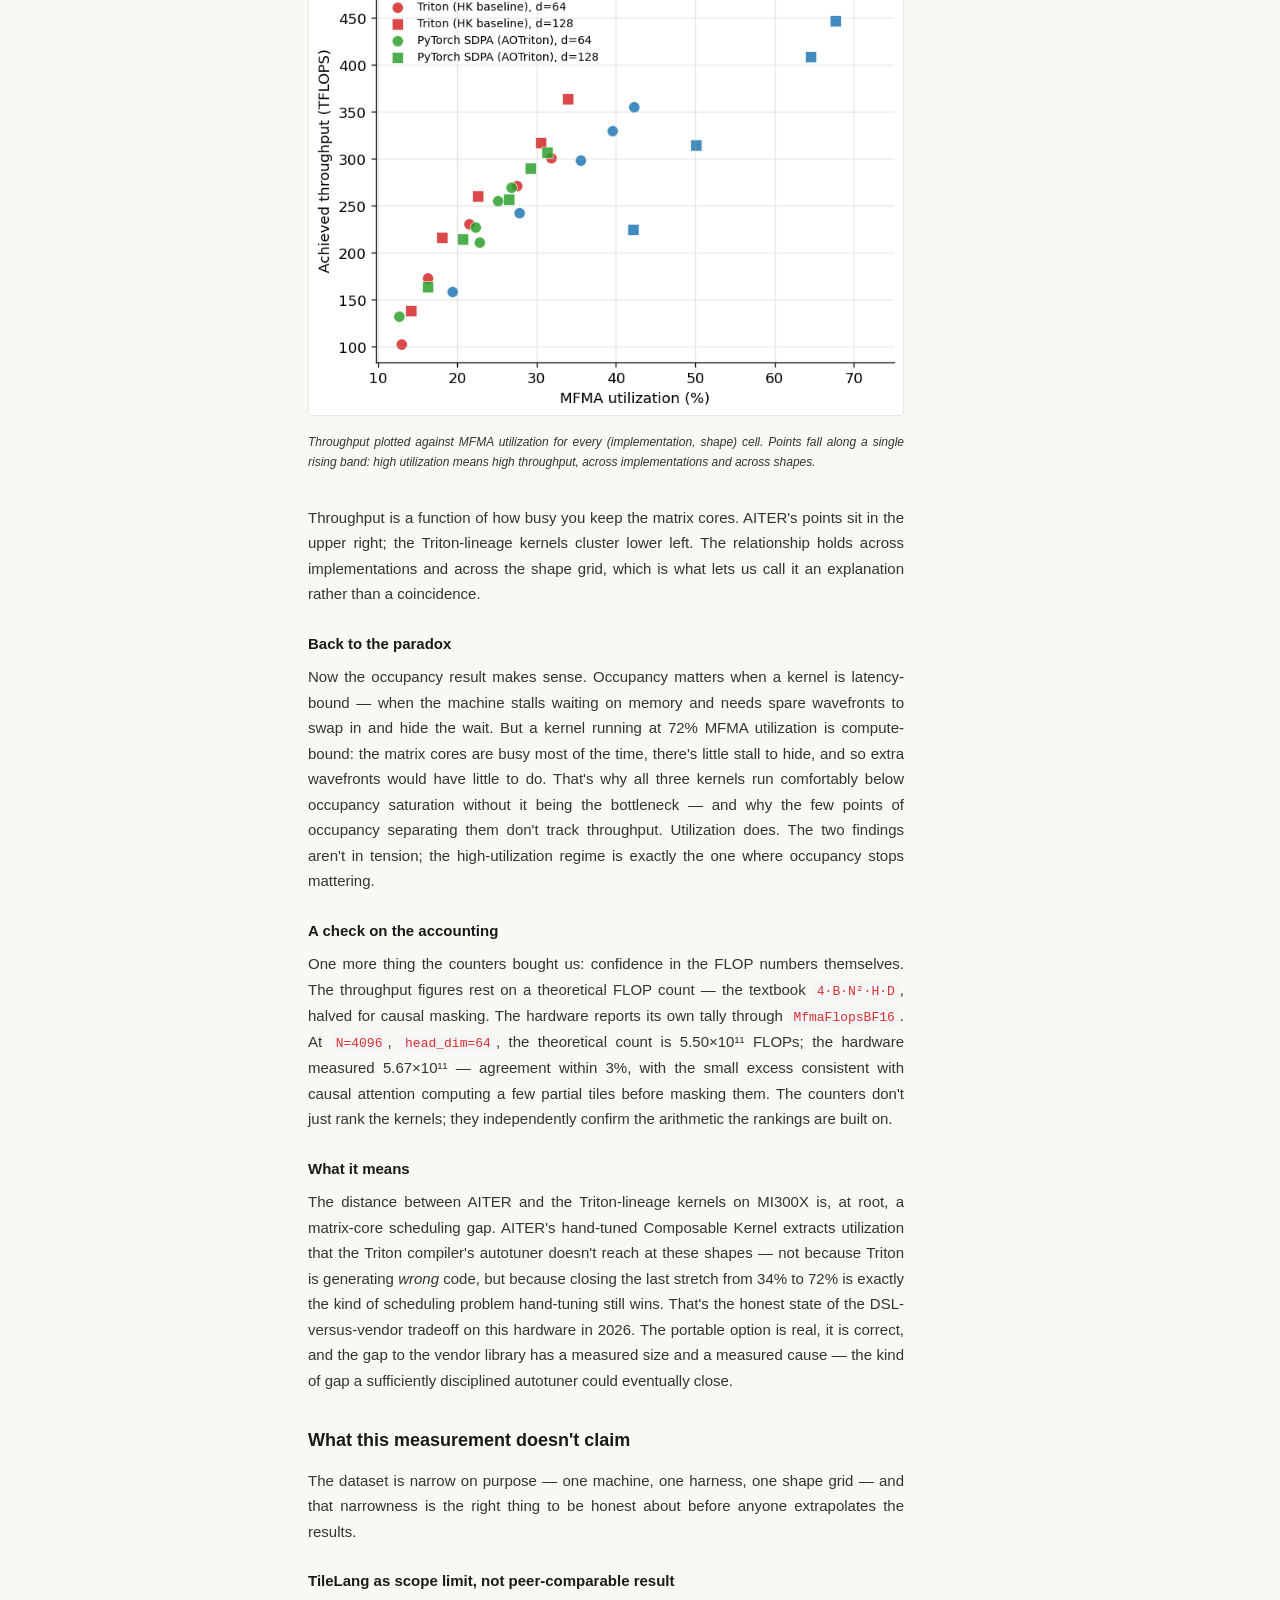
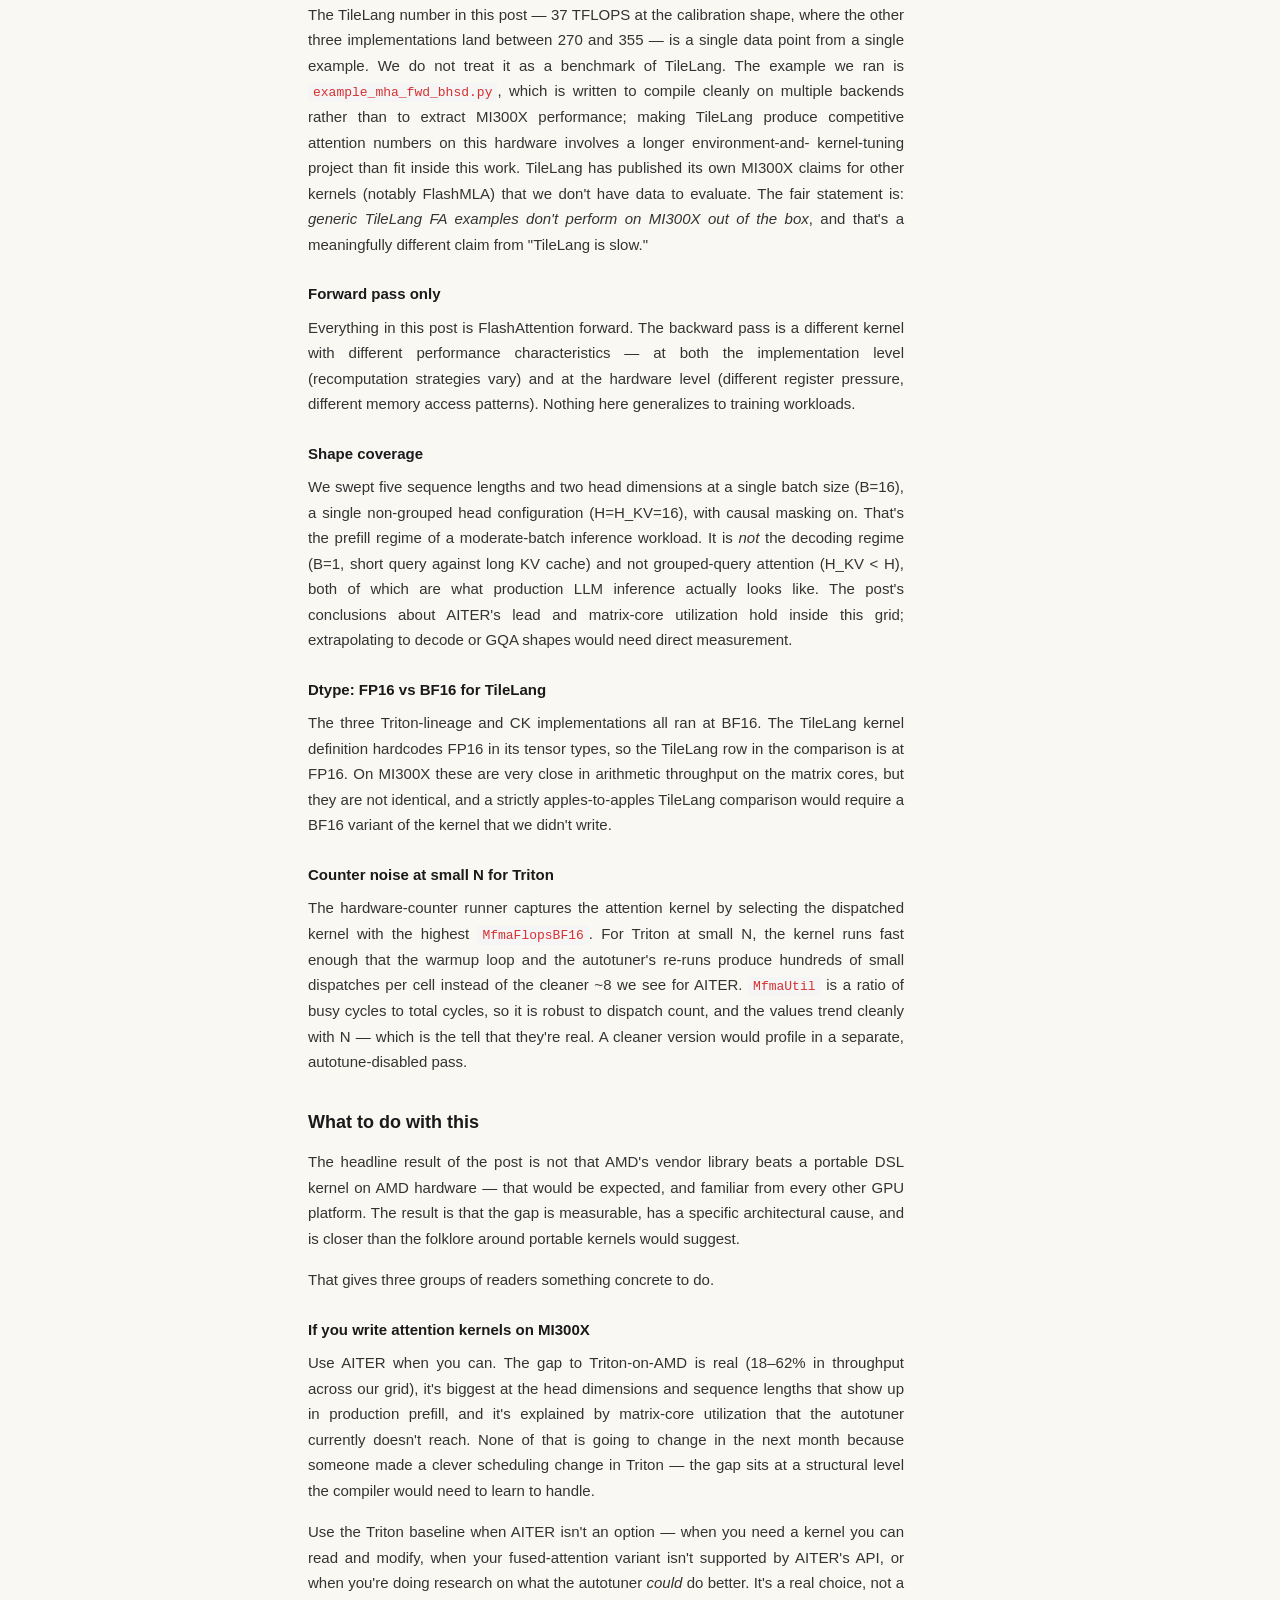
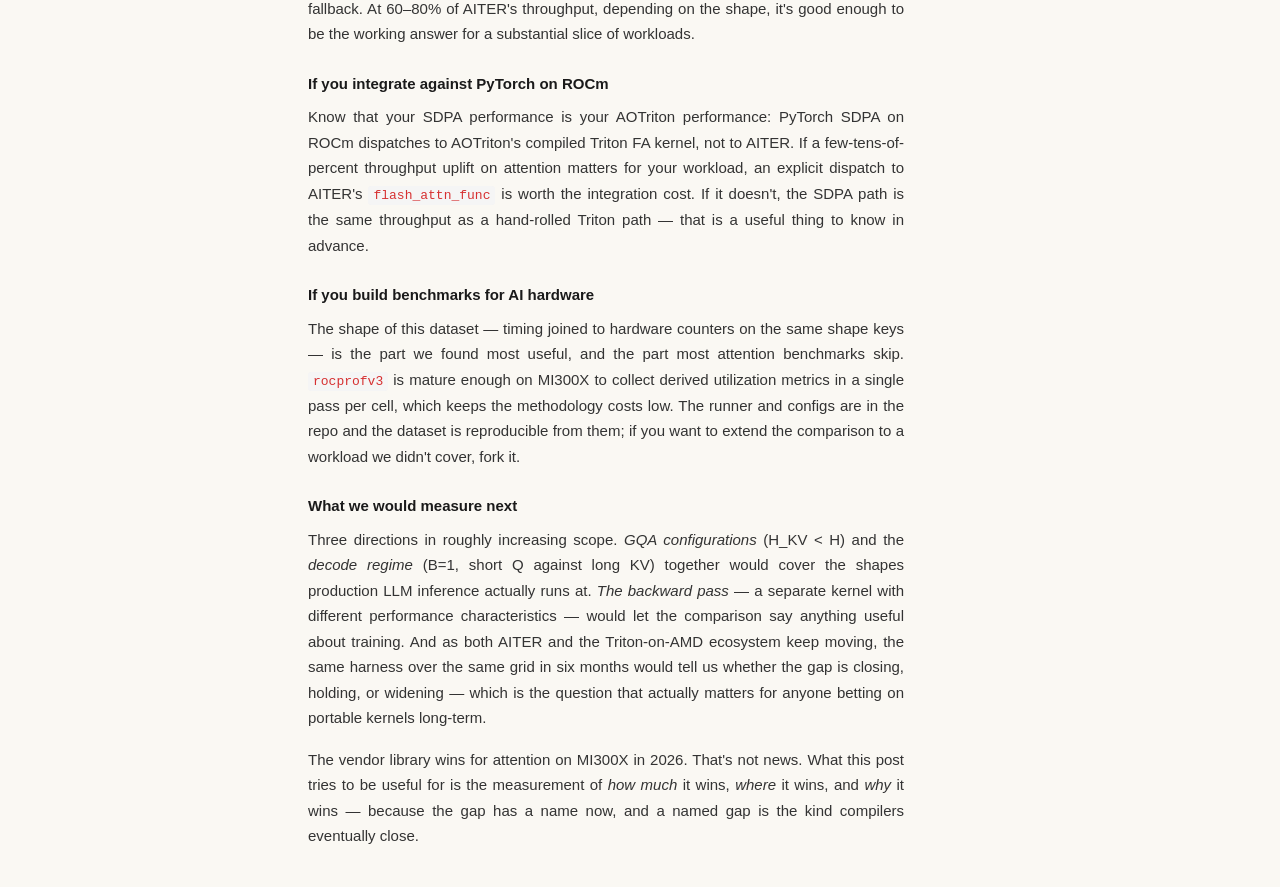
==== commit 0acecc98: "centre the content column; collapse via body class" ====
--- a/blog/attn-dsl-bench/index.html
+++ b/blog/attn-dsl-bench/index.html
@@ -14,8 +14,9 @@
     <link rel="alternate" type="application/rss+xml" title="Midia Reshadi" href="https://midiareshadi.github.io/feed.xml">
     <link rel="preconnect" href="https://fonts.googleapis.com">
     <link rel="preconnect" href="https://fonts.gstatic.com" crossorigin>
-    <link rel="stylesheet" href="../../css/style.css?v=8">
+    <link rel="stylesheet" href="../../css/style.css?v=10">
     <link href="https://fonts.googleapis.com/css2?family=Playfair+Display:wght@700&family=Comic+Neue:wght@700&display=swap" rel="stylesheet">
+    <script defer src="../../js/site.js?v=10"></script>
 </head>
 <body>
     <button id="floating-toggle" onclick="toggleSidebar()" title="Show sidebar">
@@ -50,18 +51,13 @@
             </a>
         </div>
     </aside>
-
     <main class="main">
         <article>
             <header class="post-header">
                 <h1>Attention kernels on MI300X: a utilization story</h1>
-                <p class="post-meta">June 2026 &middot; ~16 min read &middot;
-                    <a href="https://github.com/midiareshadi/attn-dsl-bench">code</a>
-                </p>
+                <p class="post-meta">June 2026 &middot; ~16 min read &middot; <a href="https://github.com/midiareshadi/attn-dsl-bench" target="_blank" rel="noopener">code</a></p>
             </header>
-
             <div class="post-content">
-
 <p>The expected result is that AMD's vendor library beats portable
 DSL kernels on AMD hardware, the way vendor libraries always have on
 every GPU platform. This post measures exactly how much, and why.
@@ -435,26 +431,8 @@
 <em>how much</em> it wins, <em>where</em> it wins, and <em>why</em> it wins — because
 the gap has a name now, and a named gap is the kind compilers
 eventually close.</p>
-
             </div>
         </article>
     </main>
-    
-    <script>
-    function toggleSidebar() {
-        const sidebar = document.querySelector('.sidebar');
-        const main = document.querySelector('.main');
-        const floatingBtn = document.getElementById('floating-toggle');
-        if (sidebar.style.display === 'none') {
-            sidebar.style.display = 'block';
-            main.style.marginLeft = '260px';
-            floatingBtn.style.display = 'none';
-        } else {
-            sidebar.style.display = 'none';
-            main.style.marginLeft = '2rem';
-            floatingBtn.style.display = 'block';
-        }
-    }
-    </script>
 </body>
 </html>
--- a/css/style.css
+++ b/css/style.css
@@ -12,6 +12,7 @@
     background: #faf8f3;
     display: flex;
     min-height: 100vh;
+    padding-left: 260px;          /* clear the fixed sidebar */
 }
 
 /* Sidebar */
@@ -85,9 +86,9 @@
 
 /* Main content */
 .main {
-    margin-left: 260px;
-    padding: 2.5rem 3rem;
-    max-width: 720px;
+    margin: 0 auto;
+    padding: 2.5rem calc(3rem + 328px) 2.5rem 3rem;
+    max-width: calc(720px + 328px);
     width: 100%;
     background: #faf8f3;
 }
@@ -289,7 +290,7 @@
 }
 
 @media (max-width: 768px) {
-    body { flex-direction: column; }
+    body { flex-direction: column; padding-left: 0; }
     .sidebar {
         position: relative;
         width: 100%;
@@ -299,7 +300,7 @@
         padding: 1.5rem;
     }
     .main {
-        margin-left: 0;
+        max-width: 100%;
         padding: 1.5rem;
     }
 }
@@ -327,7 +328,7 @@
 
 .intro p {
     font-family: 'Comic Neue', 'Comic Sans MS', cursive;
-    font-size: 17px;
+    font-size: 16px;
     font-weight: 700;
     line-height: 1.6;
     color: #777;
@@ -360,11 +361,7 @@
     cursor: pointer;
 }
 
-.main.sidebar-hidden { margin-left: 2rem; }
-
-@media (max-width: 768px) {
-    .main.sidebar-hidden { margin-left: 0; }
-}
+body.sidebar-collapsed { padding-left: 0; }
 
 /* --- homepage GPU mark --- */
 .intro-row {
@@ -382,6 +379,10 @@
 }
 
 @media (max-width: 1260px) {
+    .main {
+        max-width: 720px;
+        padding-right: 3rem;
+    }
     .intro-row {
         display: flex;
         gap: 1.25rem;
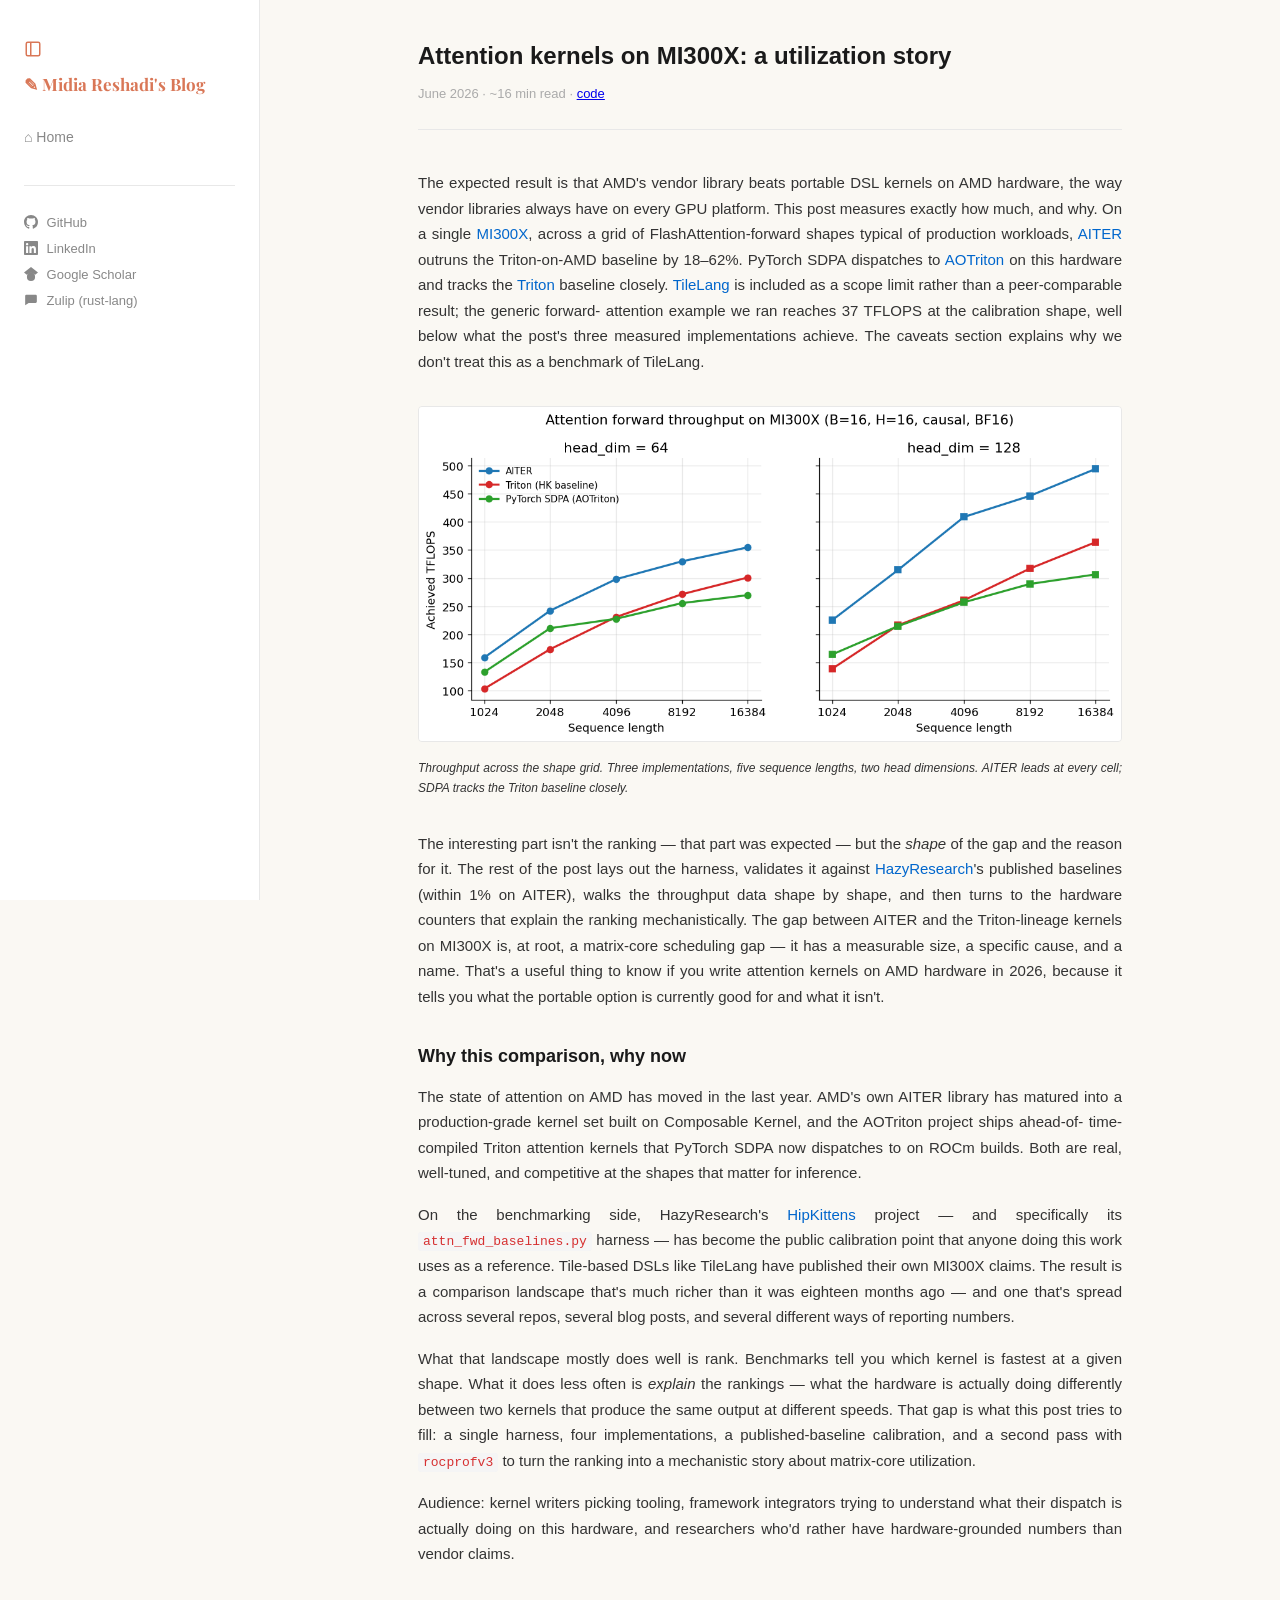
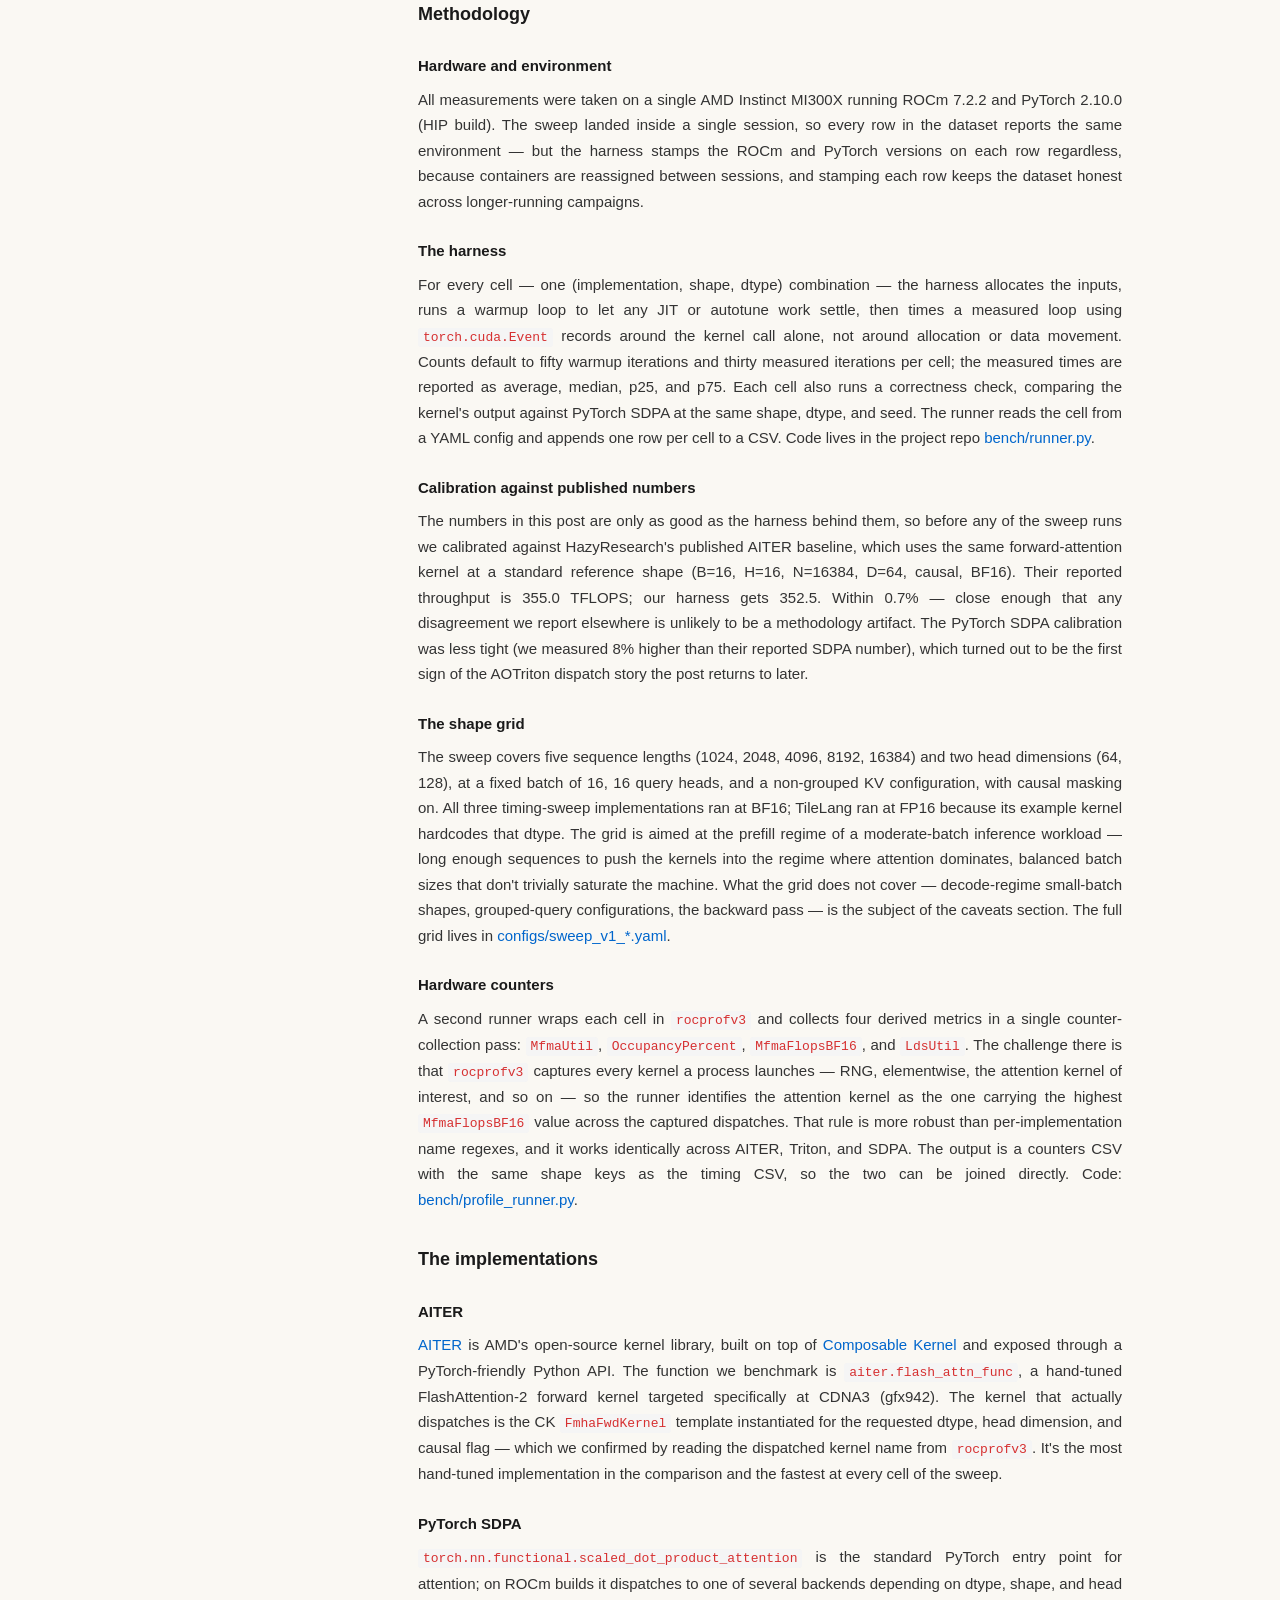
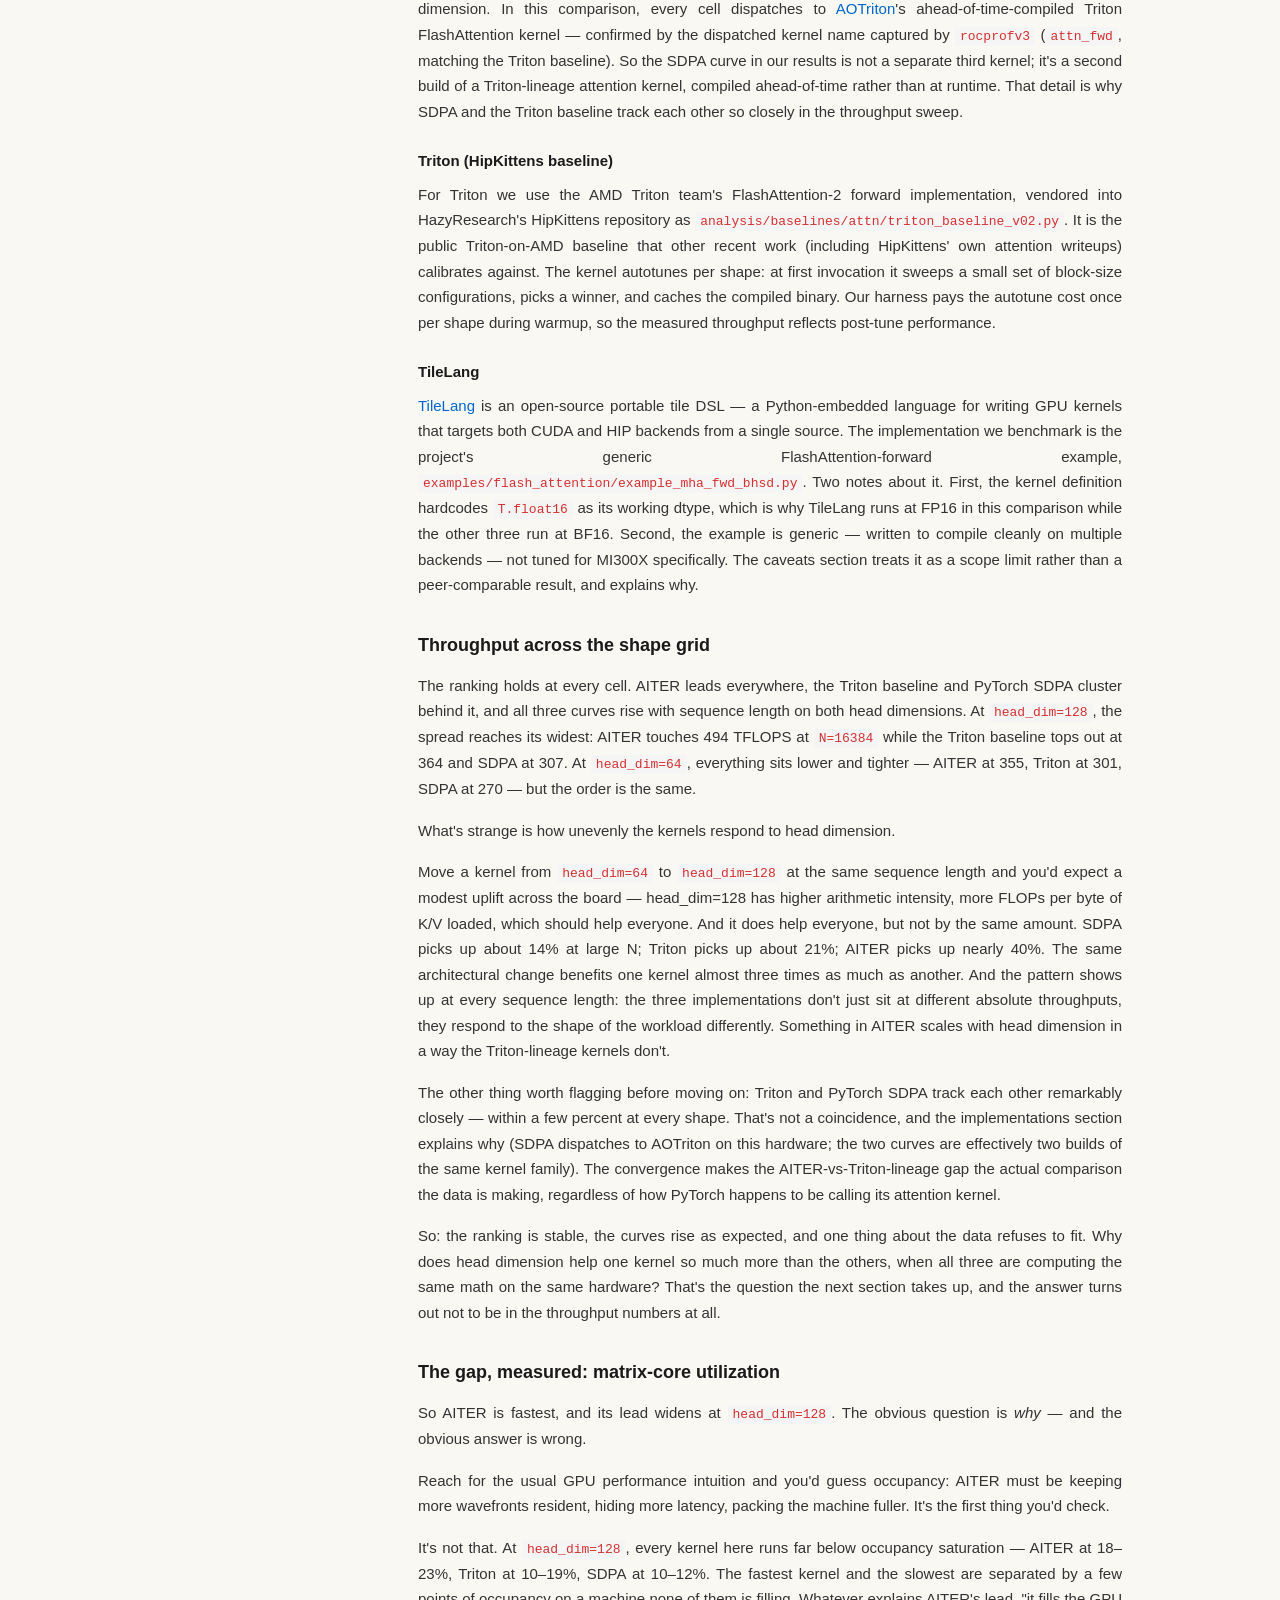
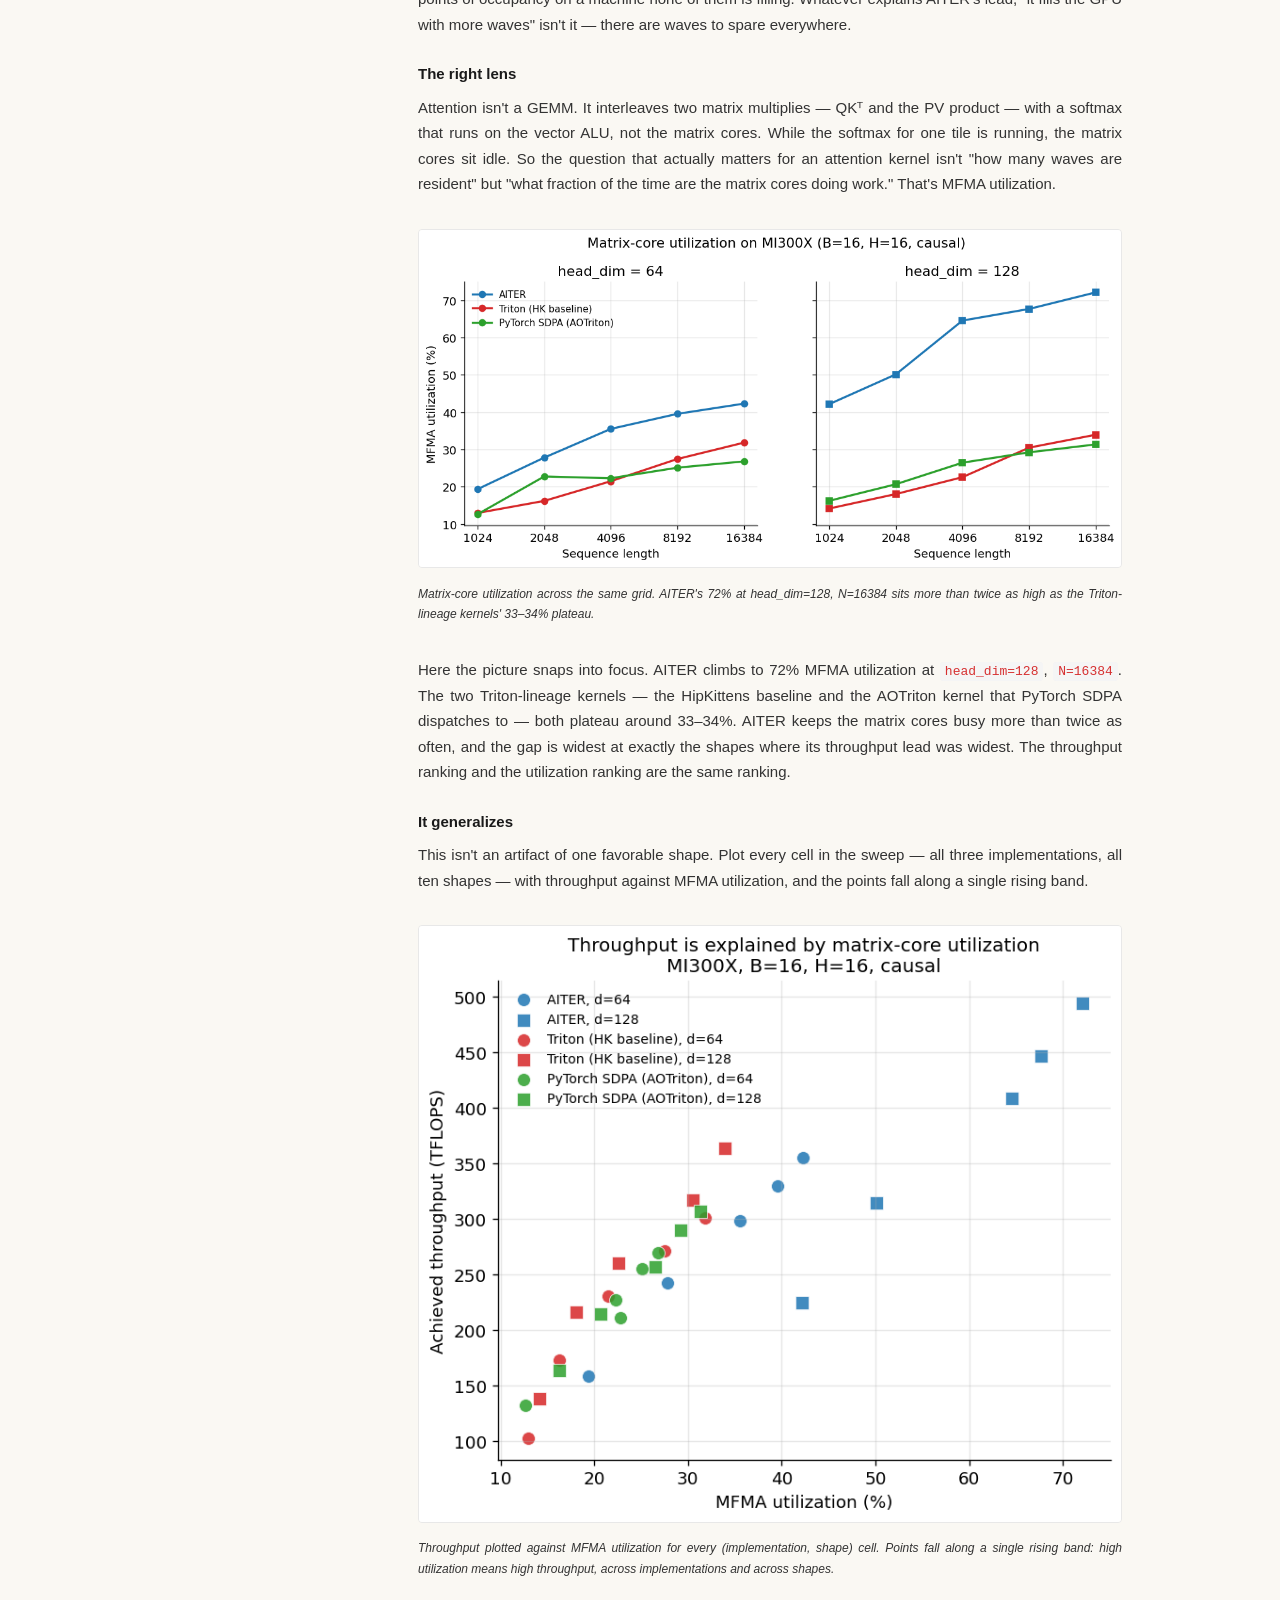
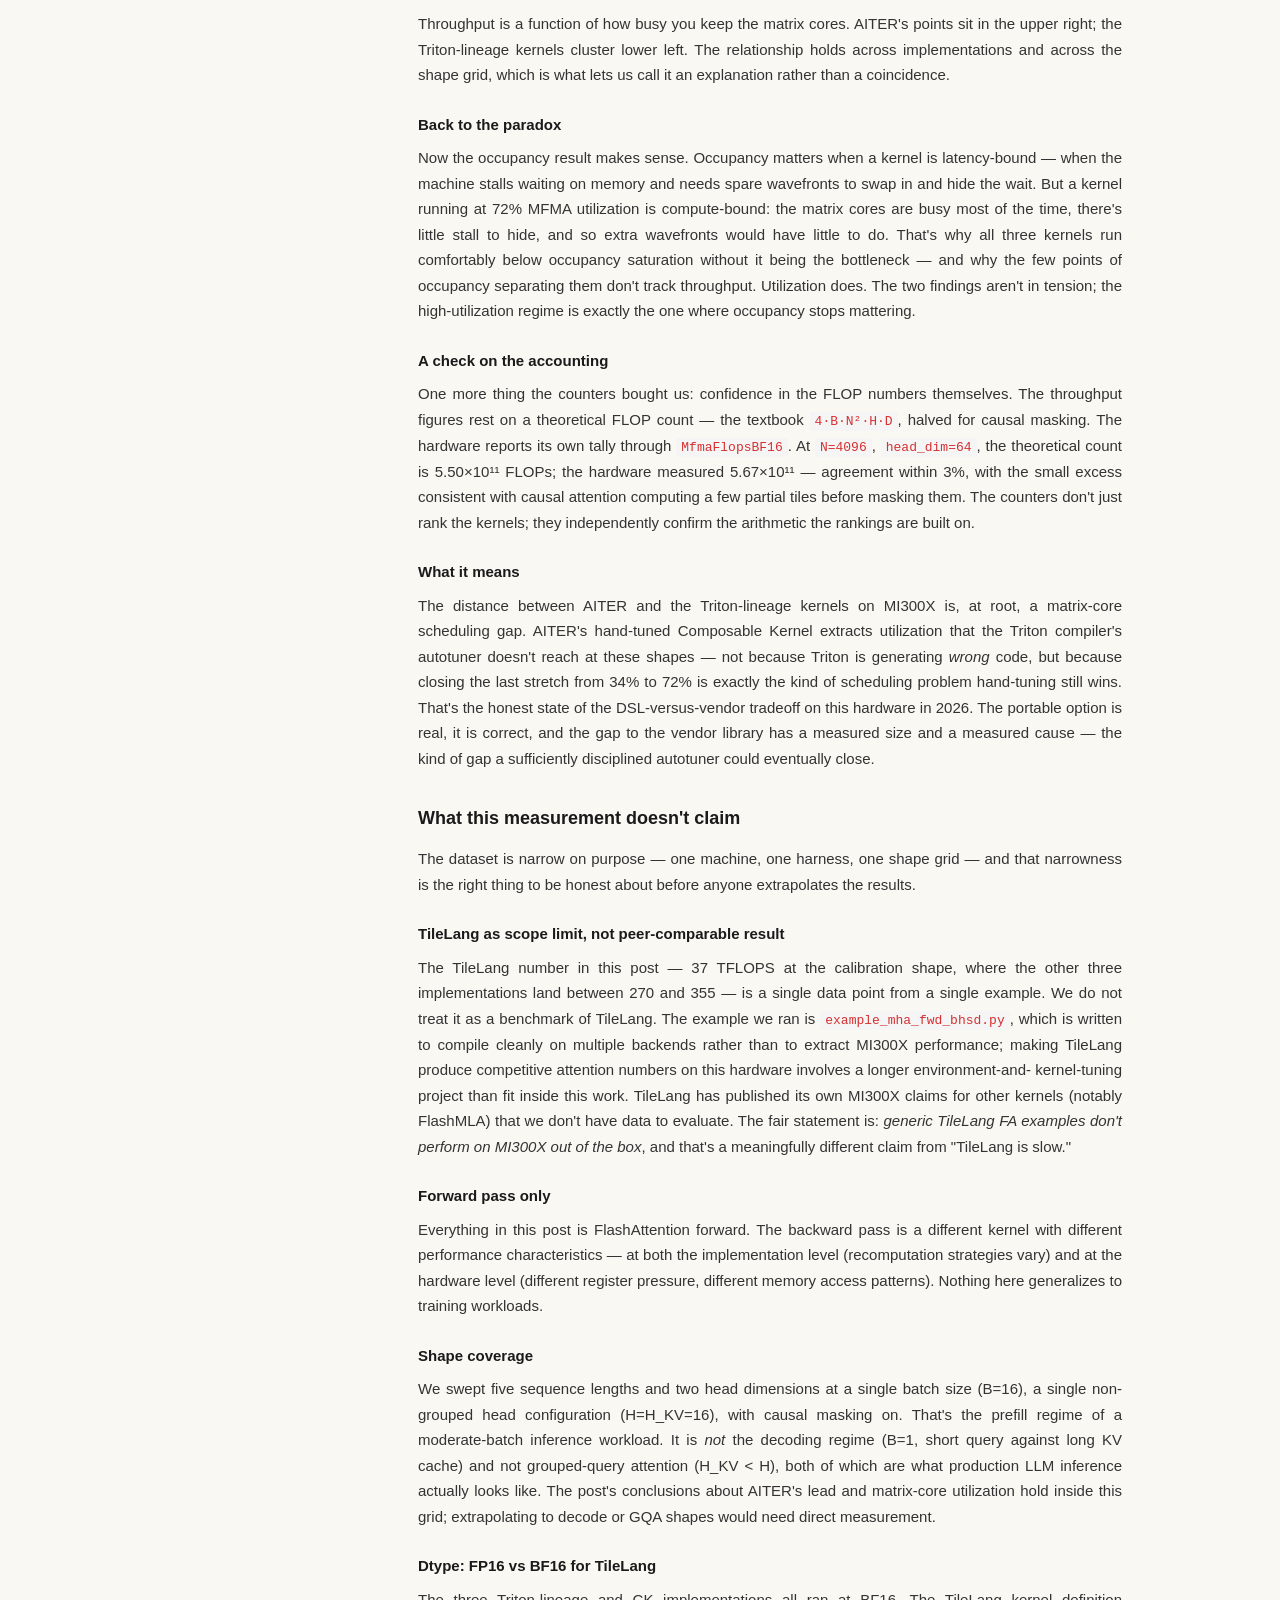
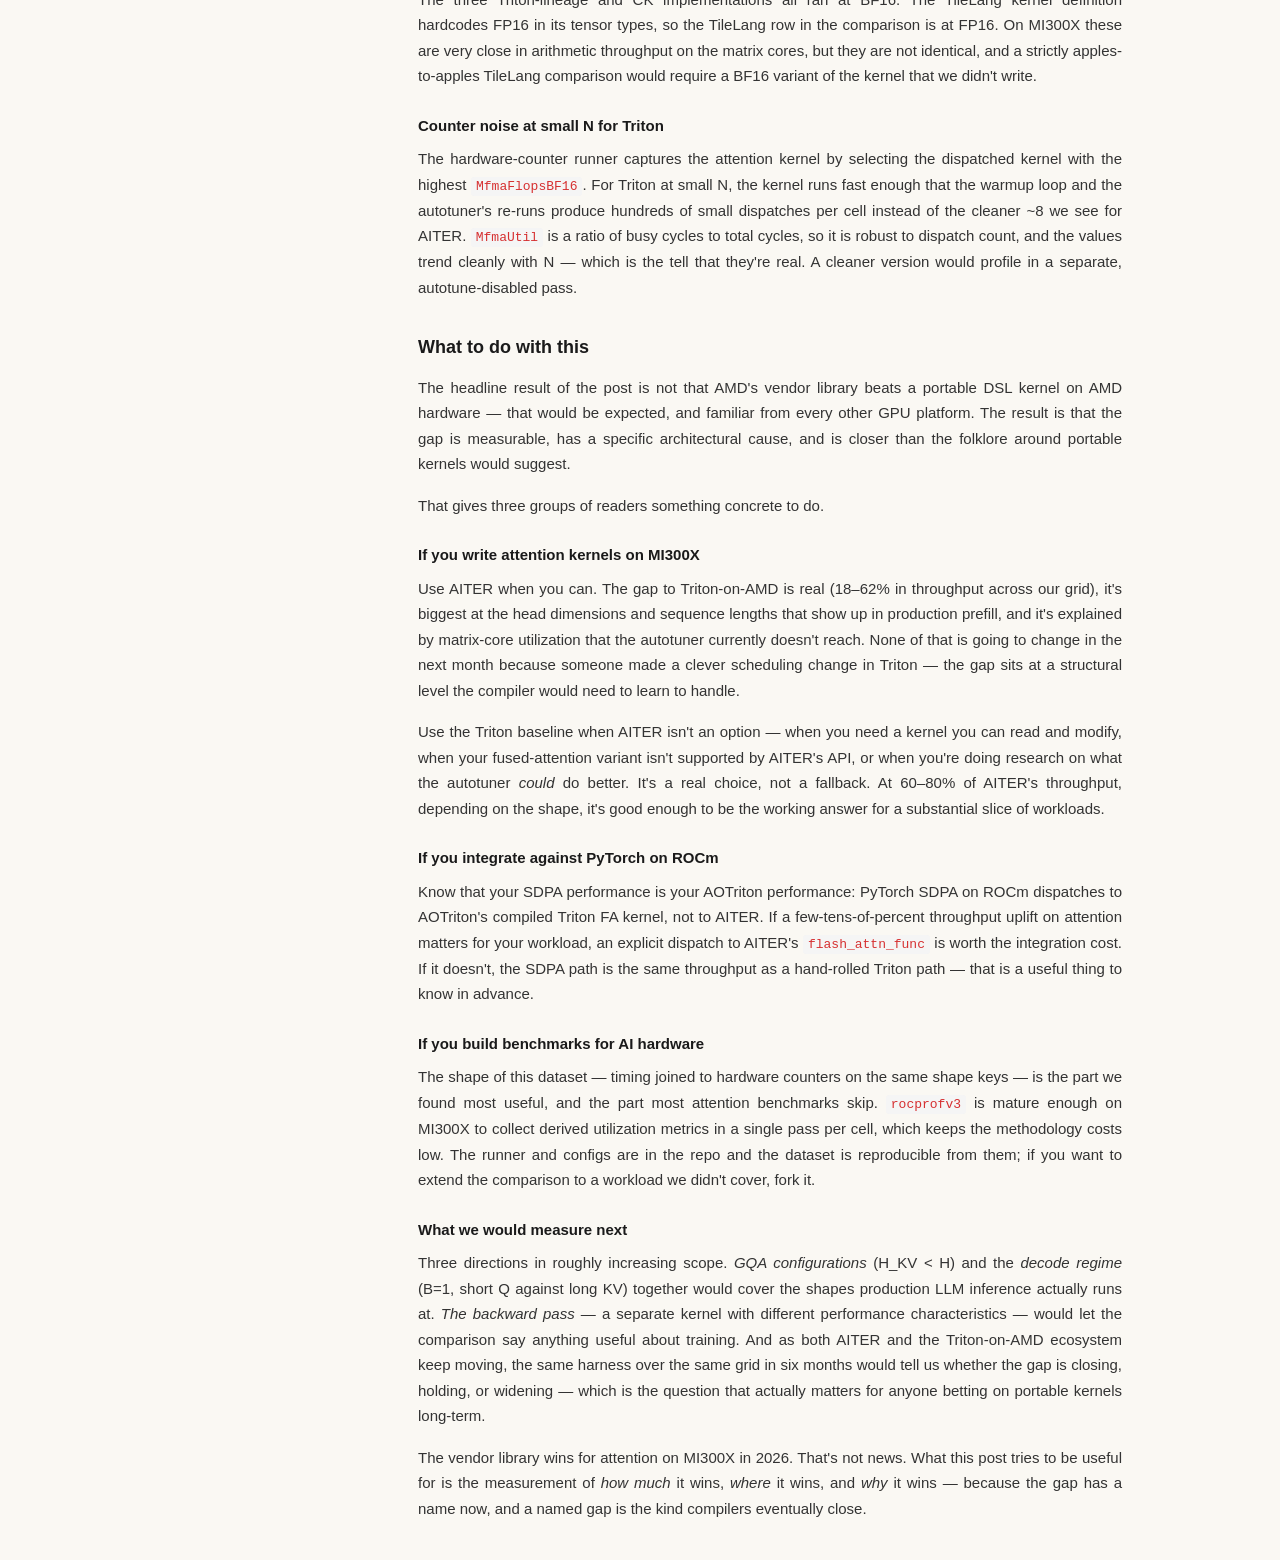
==== commit 3dd5a388: "widen content column; scope figure reserve to the homepage" ====
--- a/blog/attn-dsl-bench/index.html
+++ b/blog/attn-dsl-bench/index.html
@@ -14,9 +14,9 @@
     <link rel="alternate" type="application/rss+xml" title="Midia Reshadi" href="https://midiareshadi.github.io/feed.xml">
     <link rel="preconnect" href="https://fonts.googleapis.com">
     <link rel="preconnect" href="https://fonts.gstatic.com" crossorigin>
-    <link rel="stylesheet" href="../../css/style.css?v=10">
+    <link rel="stylesheet" href="../../css/style.css?v=11">
     <link href="https://fonts.googleapis.com/css2?family=Playfair+Display:wght@700&family=Comic+Neue:wght@700&display=swap" rel="stylesheet">
-    <script defer src="../../js/site.js?v=10"></script>
+    <script defer src="../../js/site.js?v=11"></script>
 </head>
 <body>
     <button id="floating-toggle" onclick="toggleSidebar()" title="Show sidebar">
--- a/css/style.css
+++ b/css/style.css
@@ -87,10 +87,17 @@
 /* Main content */
 .main {
     margin: 0 auto;
-    padding: 2.5rem calc(3rem + 328px) 2.5rem 3rem;
-    max-width: calc(720px + 328px);
+    padding: 2.5rem 3rem;
+    max-width: 800px;
     width: 100%;
     background: #faf8f3;
+}
+
+/* Only the homepage has a figure in the right margin, so only the homepage
+   reserves room for it. Text and figure then centre as one block. */
+body.home .main {
+    padding-right: calc(3rem + 328px);
+    max-width: calc(800px + 328px);
 }
 
 /* Home page */
@@ -379,8 +386,8 @@
 }
 
 @media (max-width: 1260px) {
-    .main {
-        max-width: 720px;
+    body.home .main {
+        max-width: 800px;
         padding-right: 3rem;
     }
     .intro-row {
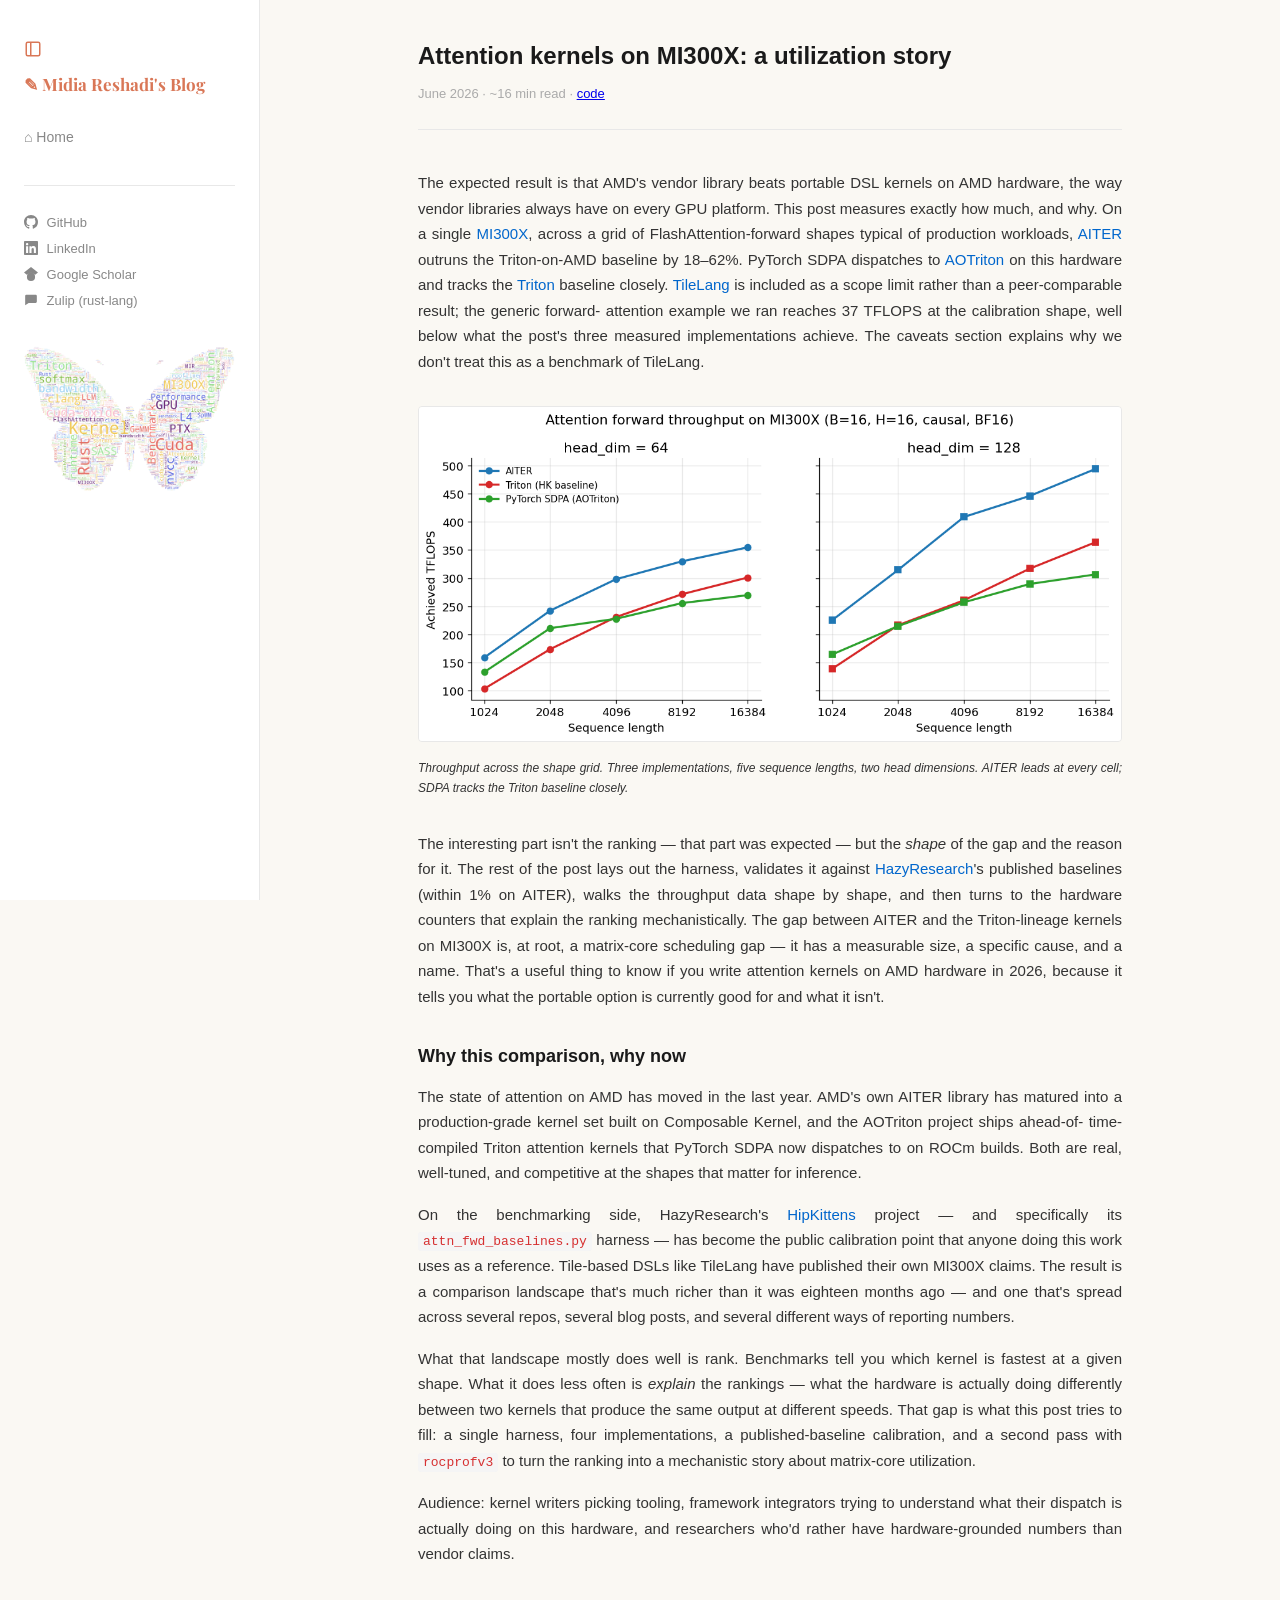
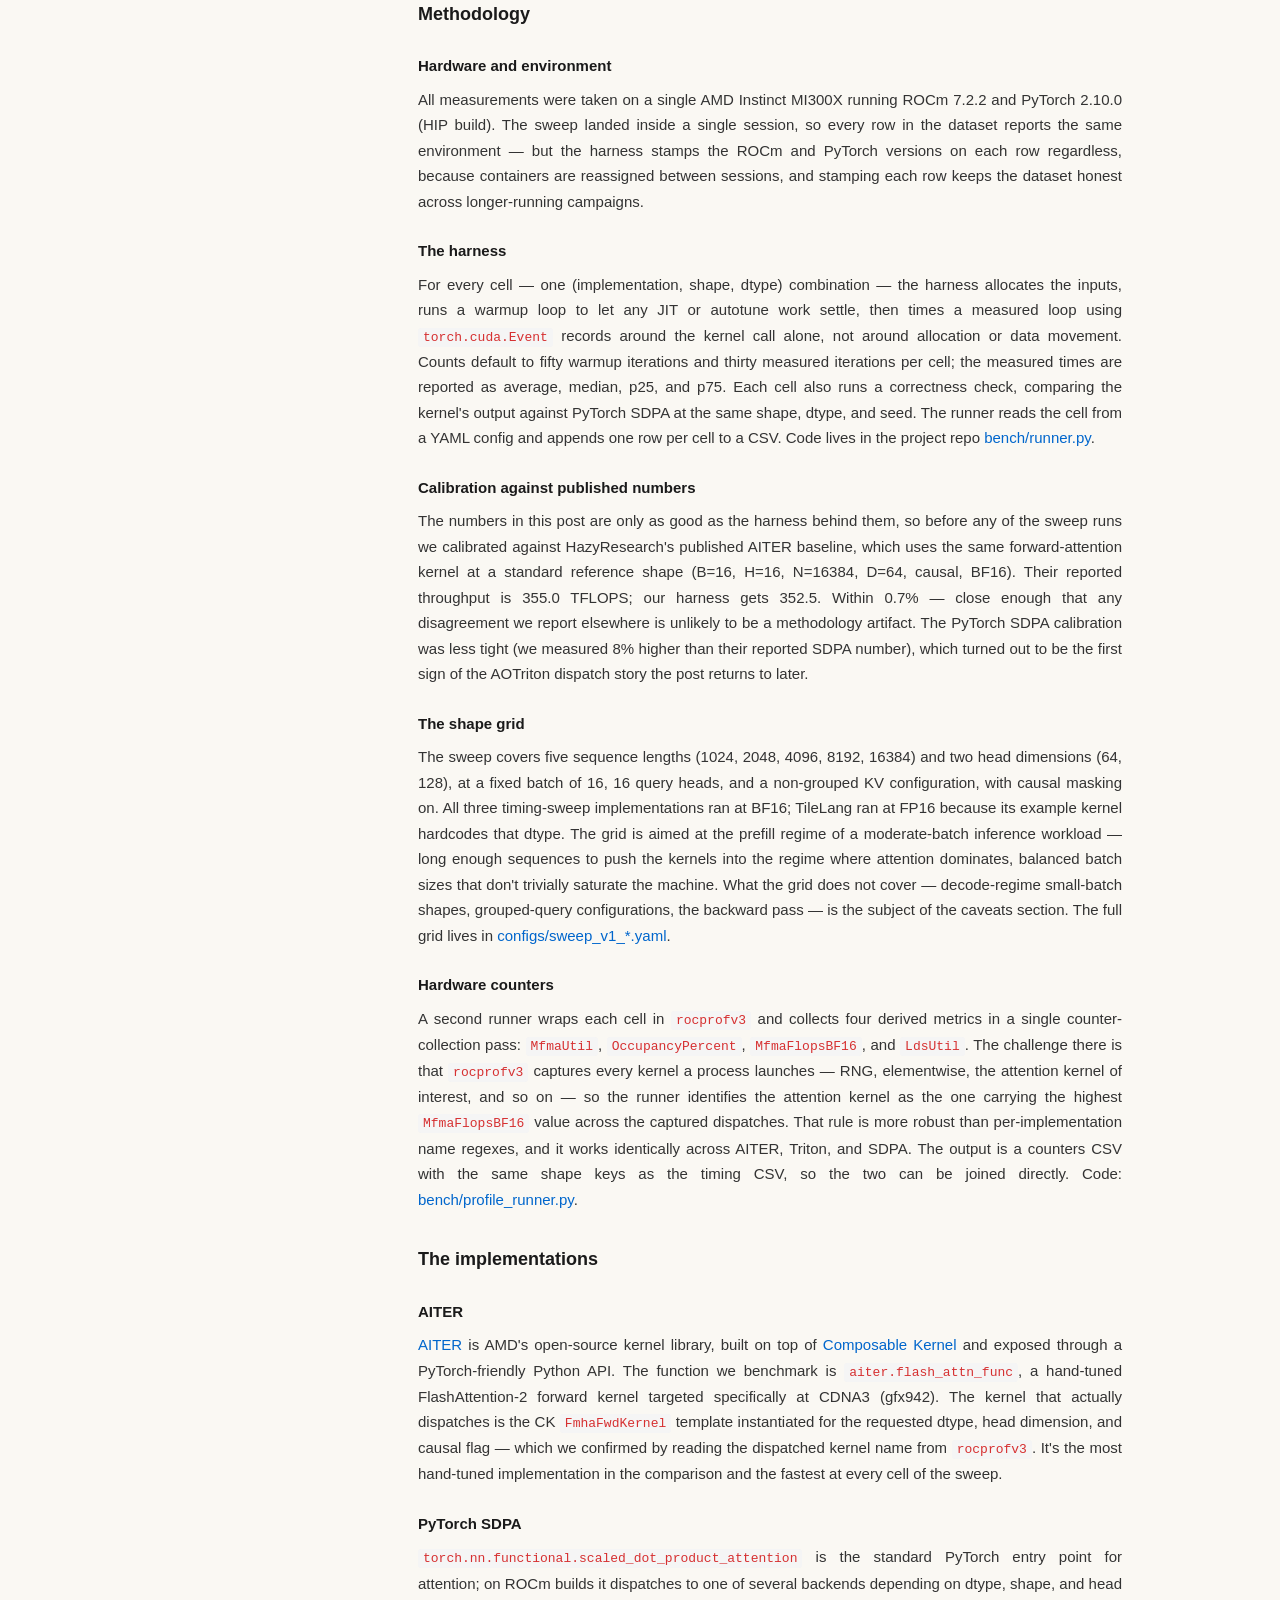
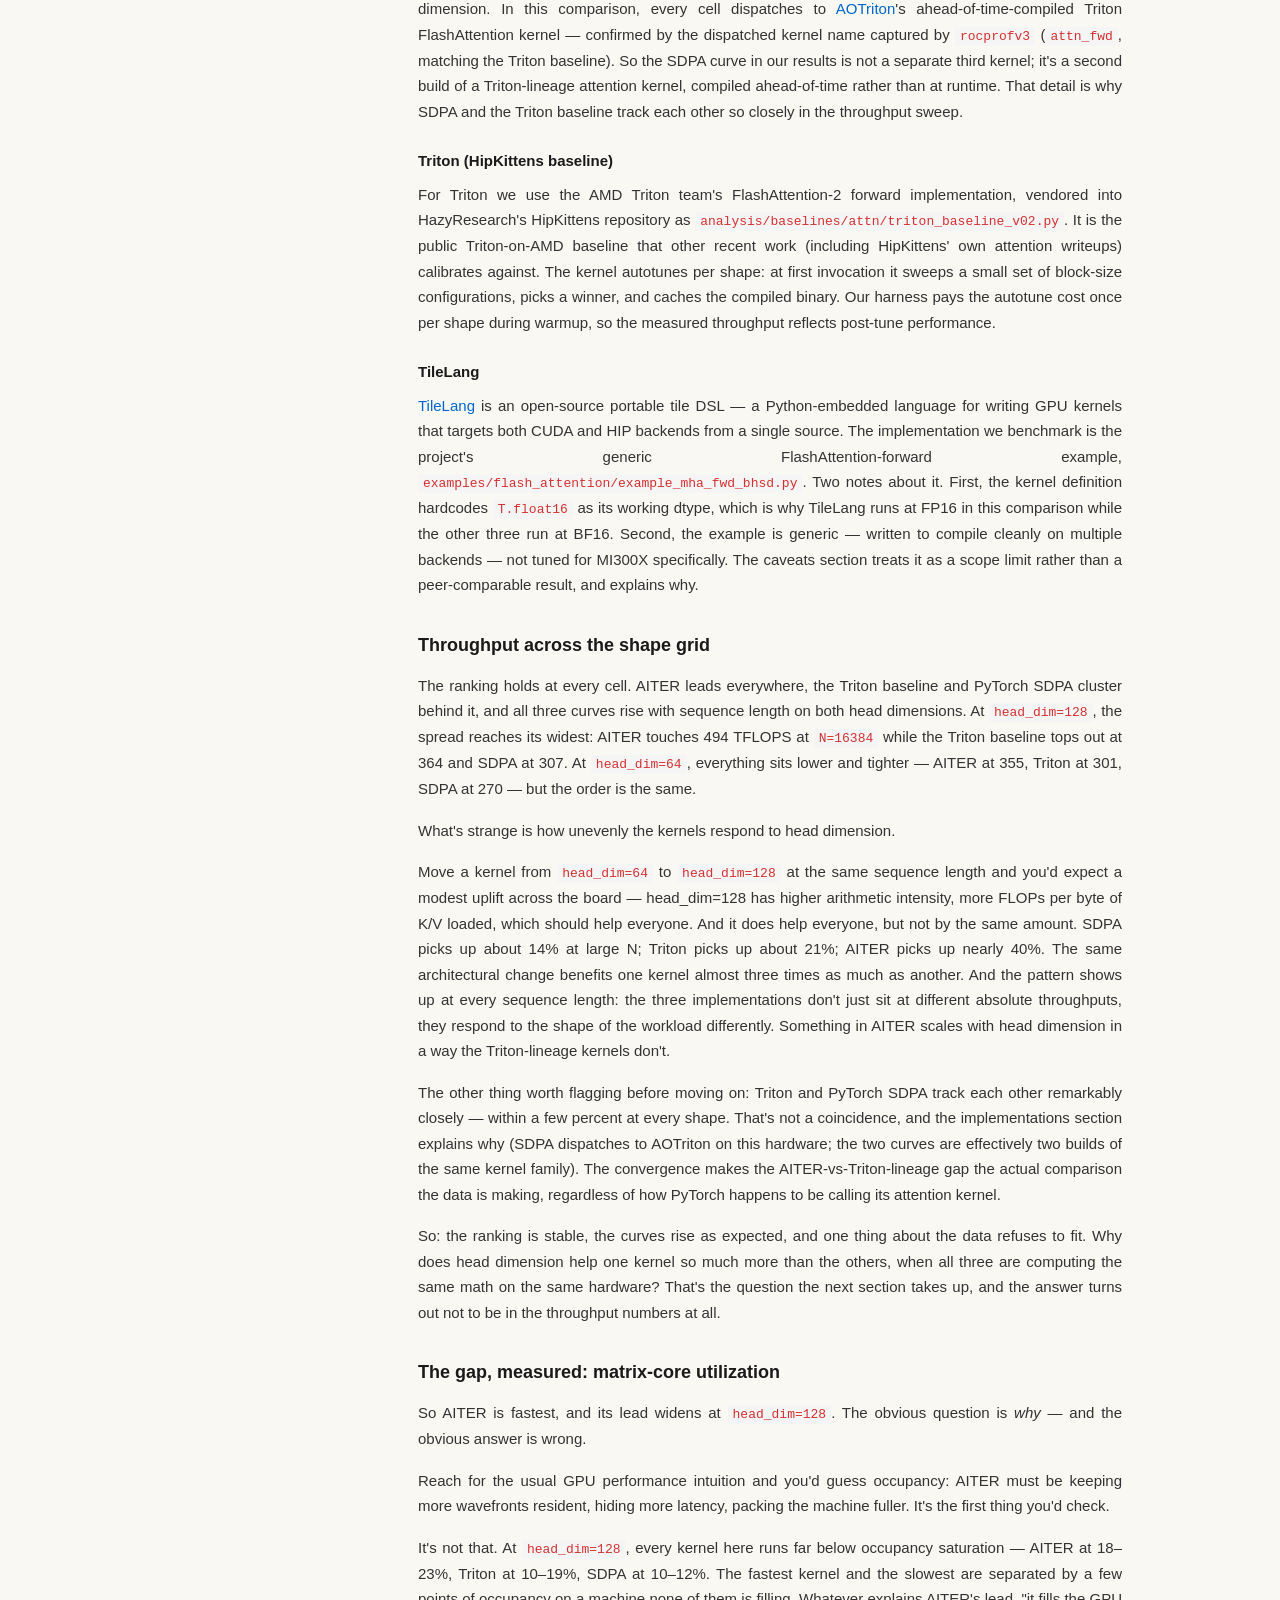
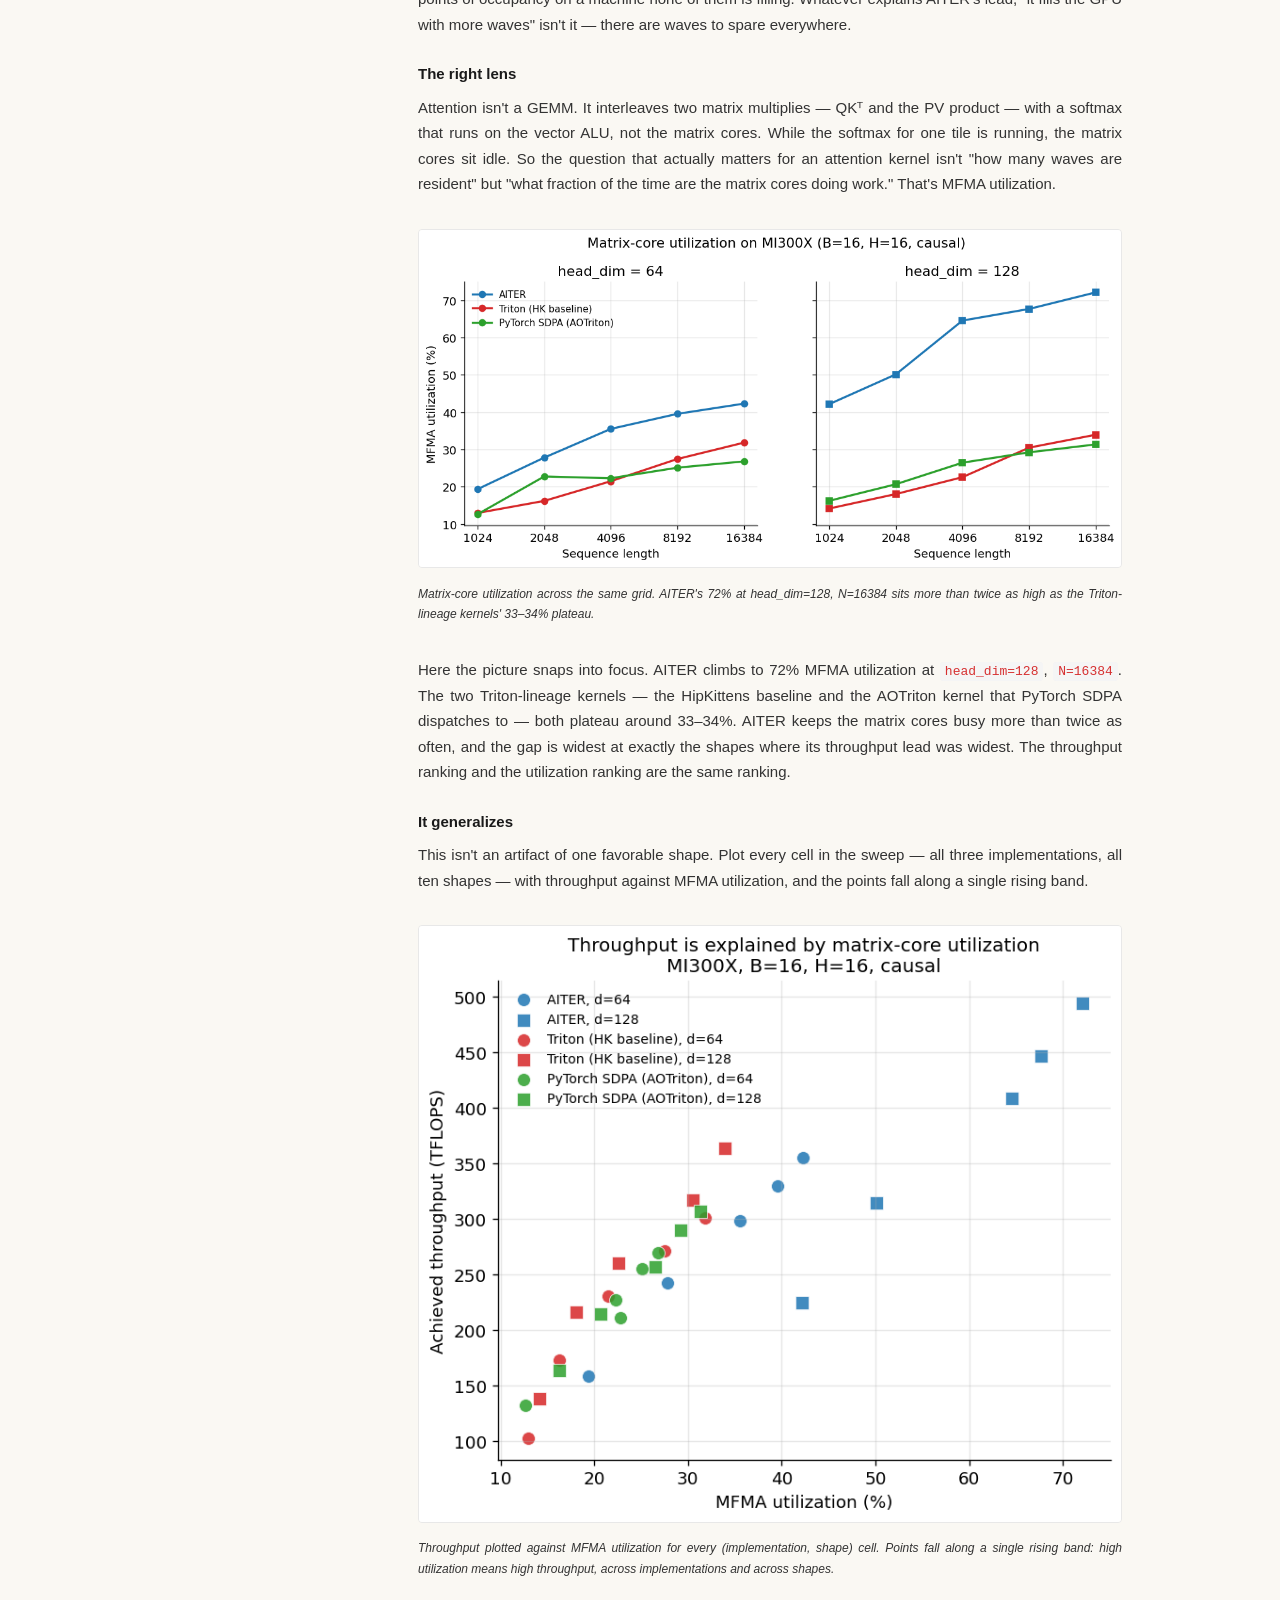
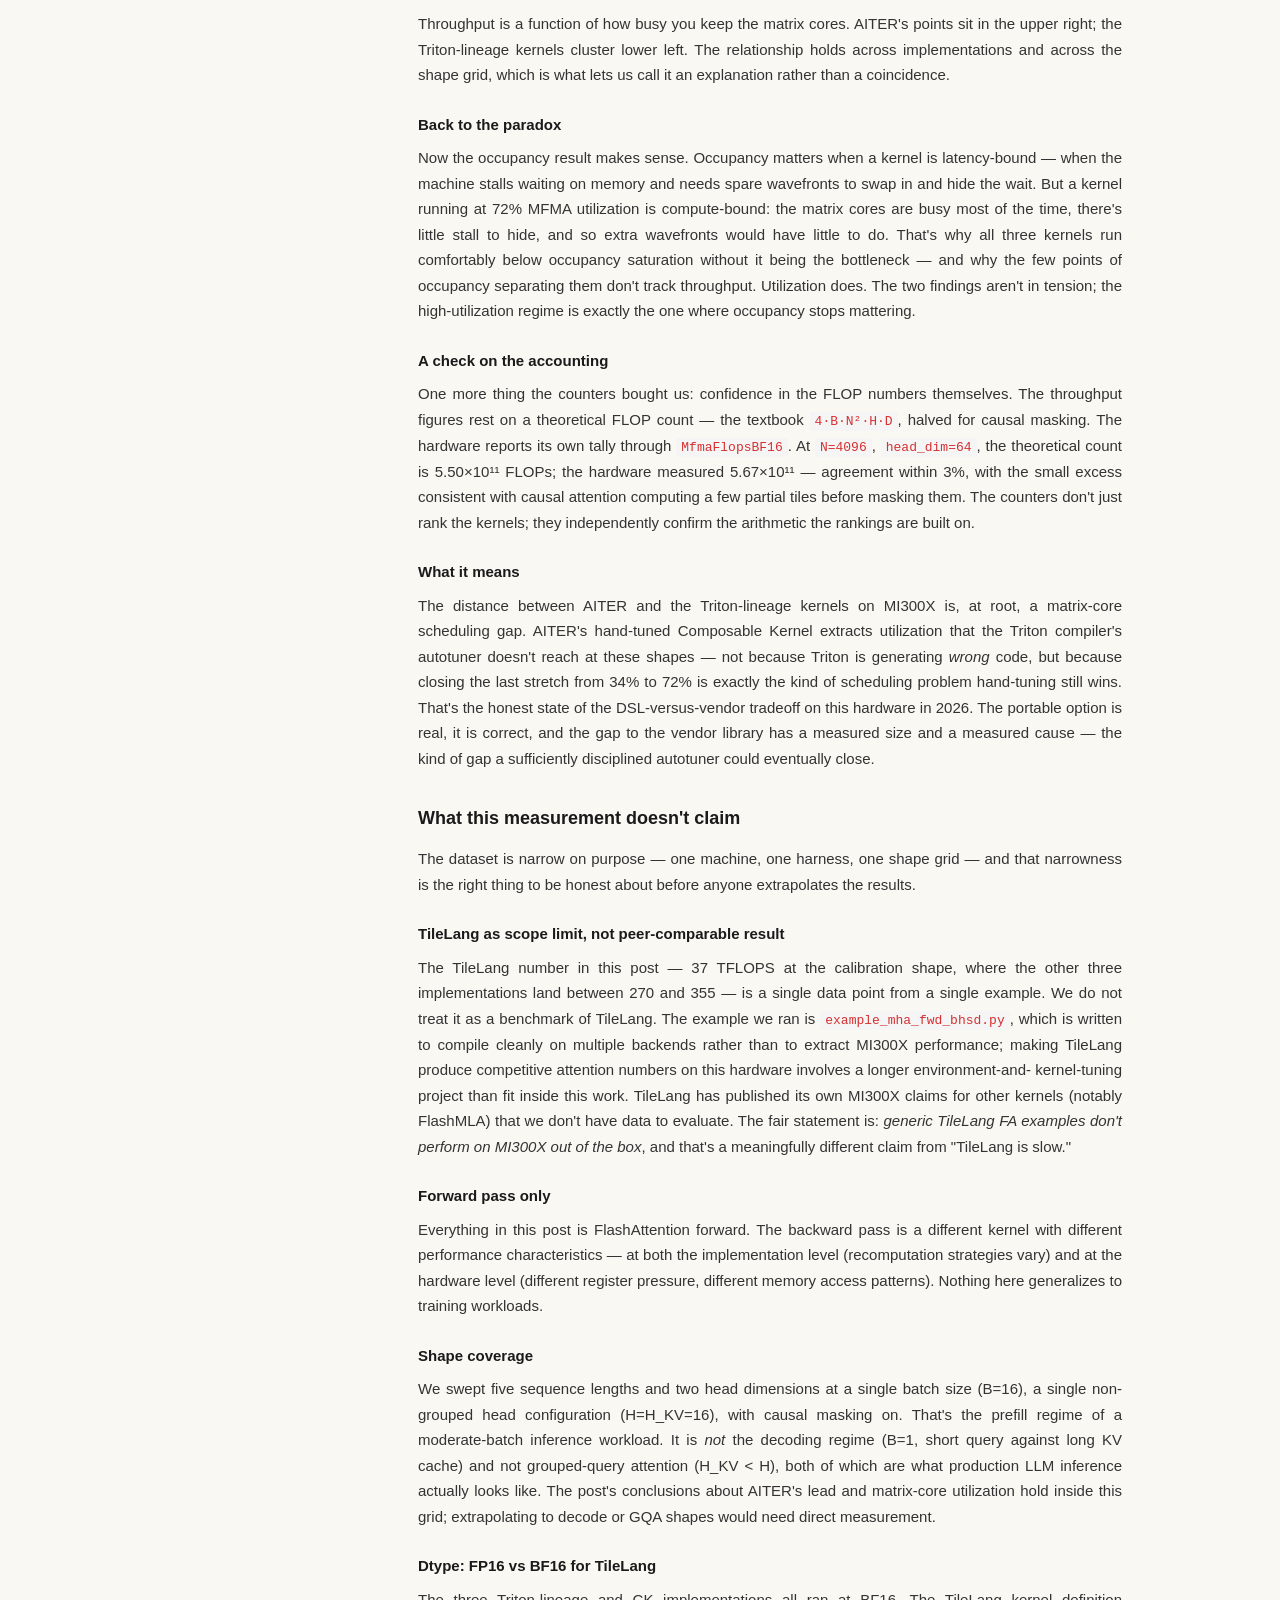
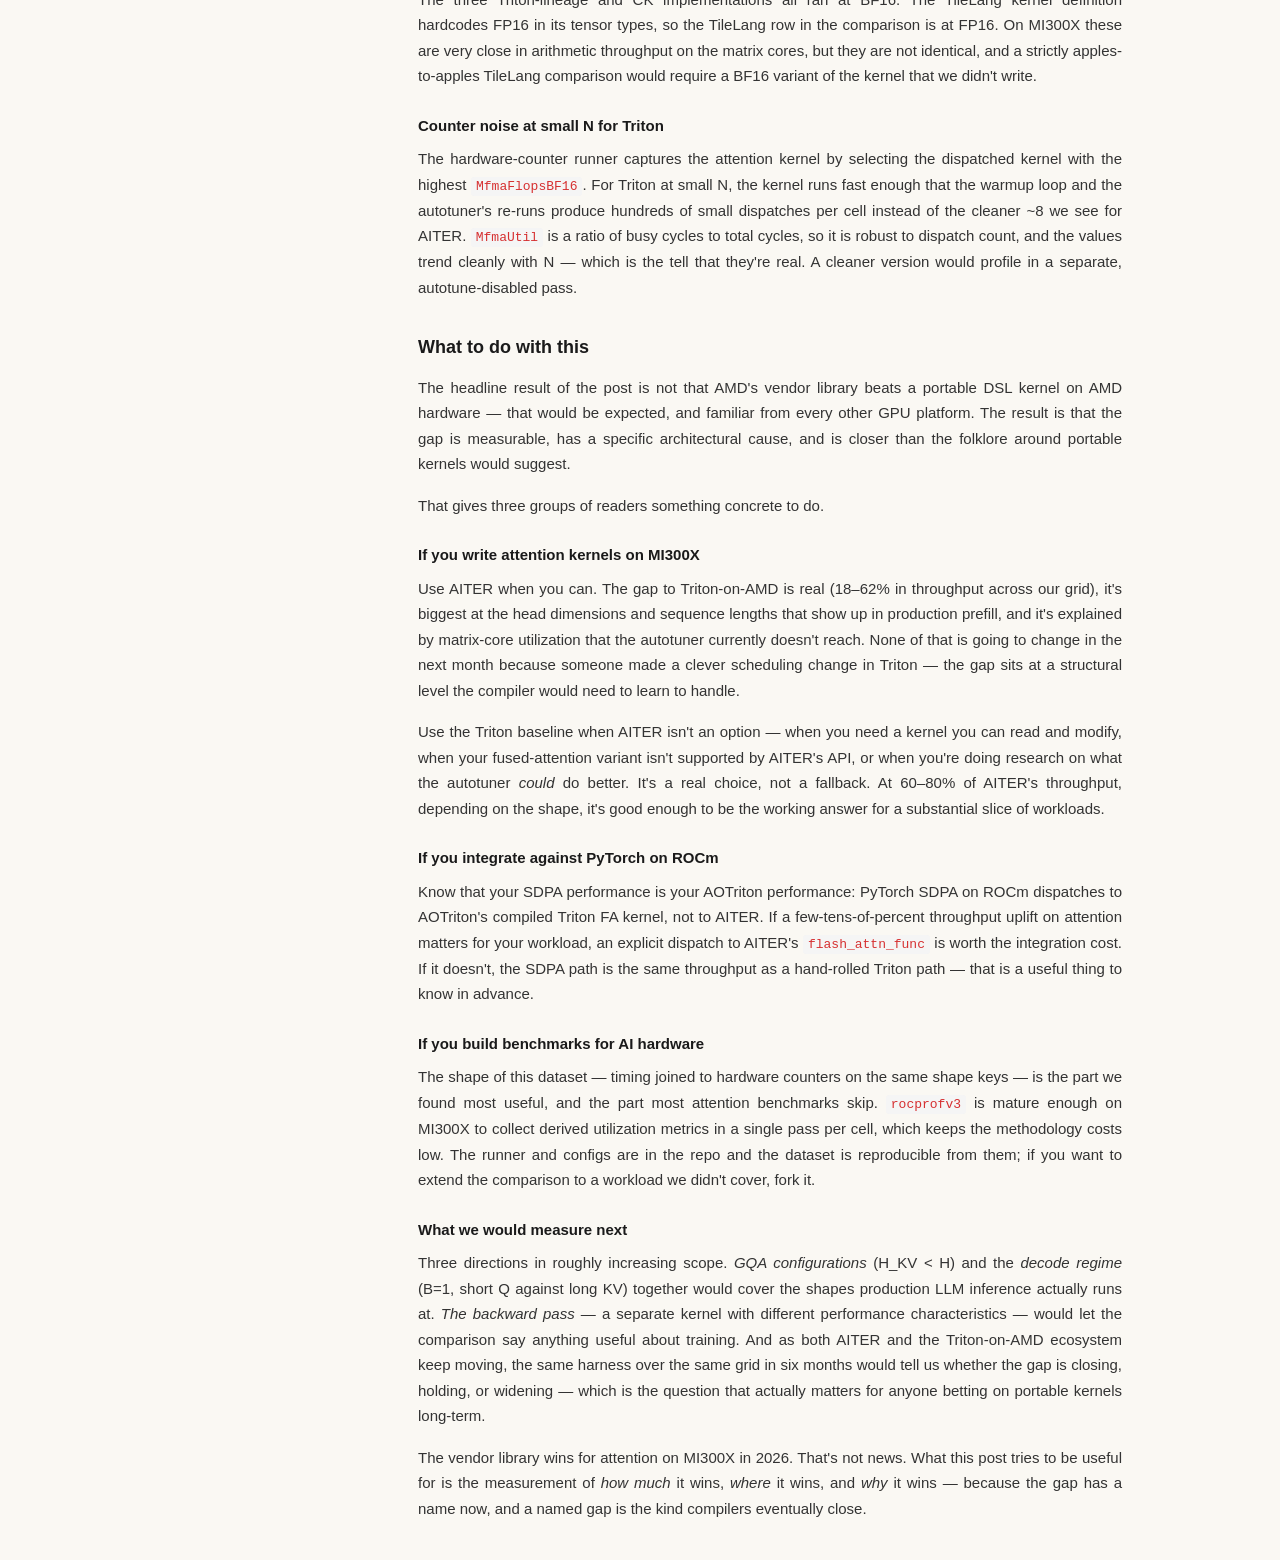
==== commit 717d5aa0: "sidebar: add butterfly tag cloud; tighten fp8-ada prose" ====
--- a/blog/attn-dsl-bench/index.html
+++ b/blog/attn-dsl-bench/index.html
@@ -14,9 +14,9 @@
     <link rel="alternate" type="application/rss+xml" title="Midia Reshadi" href="https://midiareshadi.github.io/feed.xml">
     <link rel="preconnect" href="https://fonts.googleapis.com">
     <link rel="preconnect" href="https://fonts.gstatic.com" crossorigin>
-    <link rel="stylesheet" href="../../css/style.css?v=11">
+    <link rel="stylesheet" href="../../css/style.css?v=12">
     <link href="https://fonts.googleapis.com/css2?family=Playfair+Display:wght@700&family=Comic+Neue:wght@700&display=swap" rel="stylesheet">
-    <script defer src="../../js/site.js?v=11"></script>
+    <script defer src="../../js/site.js?v=12"></script>
 </head>
 <body>
     <button id="floating-toggle" onclick="toggleSidebar()" title="Show sidebar">
@@ -49,6 +49,10 @@
                 <svg width="14" height="14" viewBox="0 0 24 24" fill="currentColor" class="sidebar-icon"><path d="M2 5a2 2 0 0 1 2-2h16a2 2 0 0 1 2 2v10a2 2 0 0 1-2 2H8l-6 4V5z"/></svg>
                 Zulip (rust-lang)
             </a>
+        </div>
+        <div class="sidebar-figure">
+            <img src="../../assets/figures/butterfly-tags.png" width="530" height="367"
+                 alt="A butterfly made from the topics on this blog: GPU, kernel, CUDA, Triton, Rust, cuda-oxide, PTX, SASS, MI300X and more">
         </div>
     </aside>
     <main class="main">
--- a/css/style.css
+++ b/css/style.css
@@ -501,3 +501,14 @@
 .series-nav a:hover {
     text-decoration: underline;
 }
+
+/* --- tag-cloud butterfly in the sidebar --- */
+.sidebar-figure {
+    margin-top: 2rem;
+}
+
+.sidebar-figure img {
+    width: 100%;
+    height: auto;
+    display: block;
+}
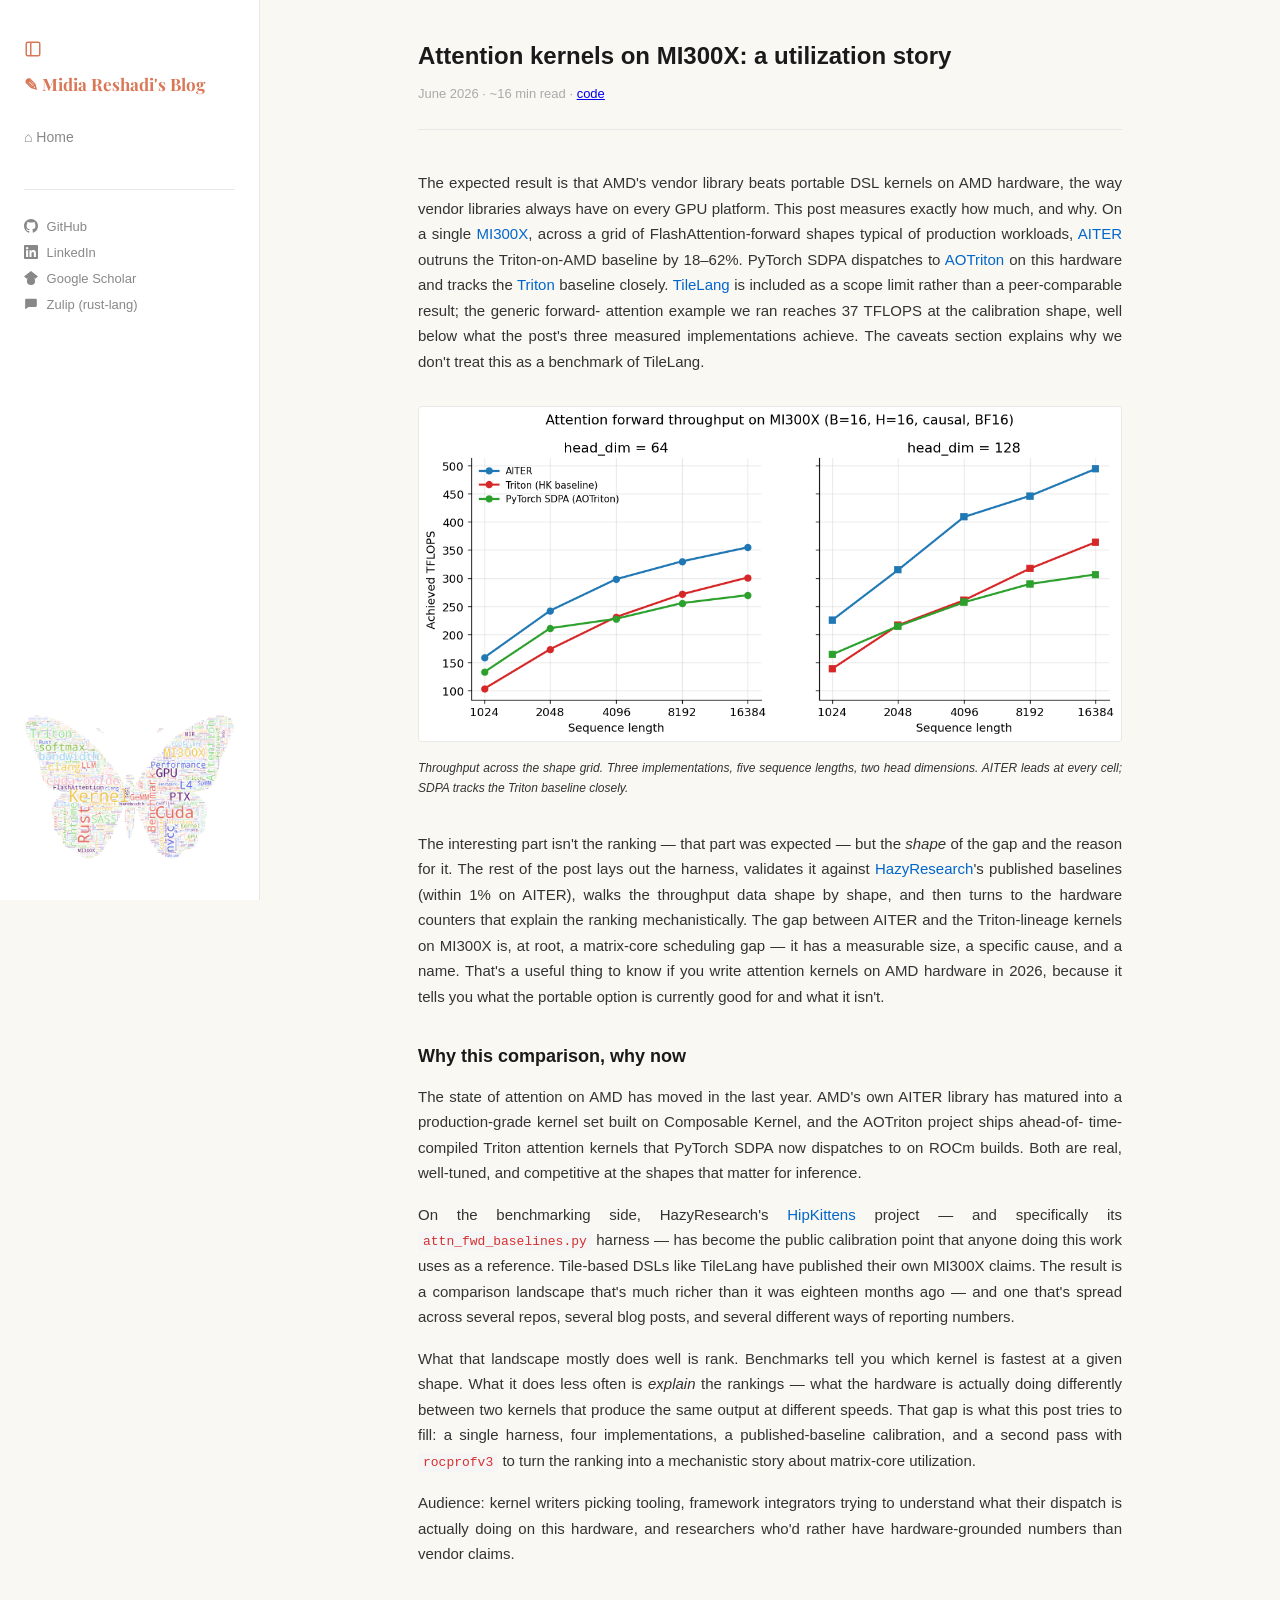
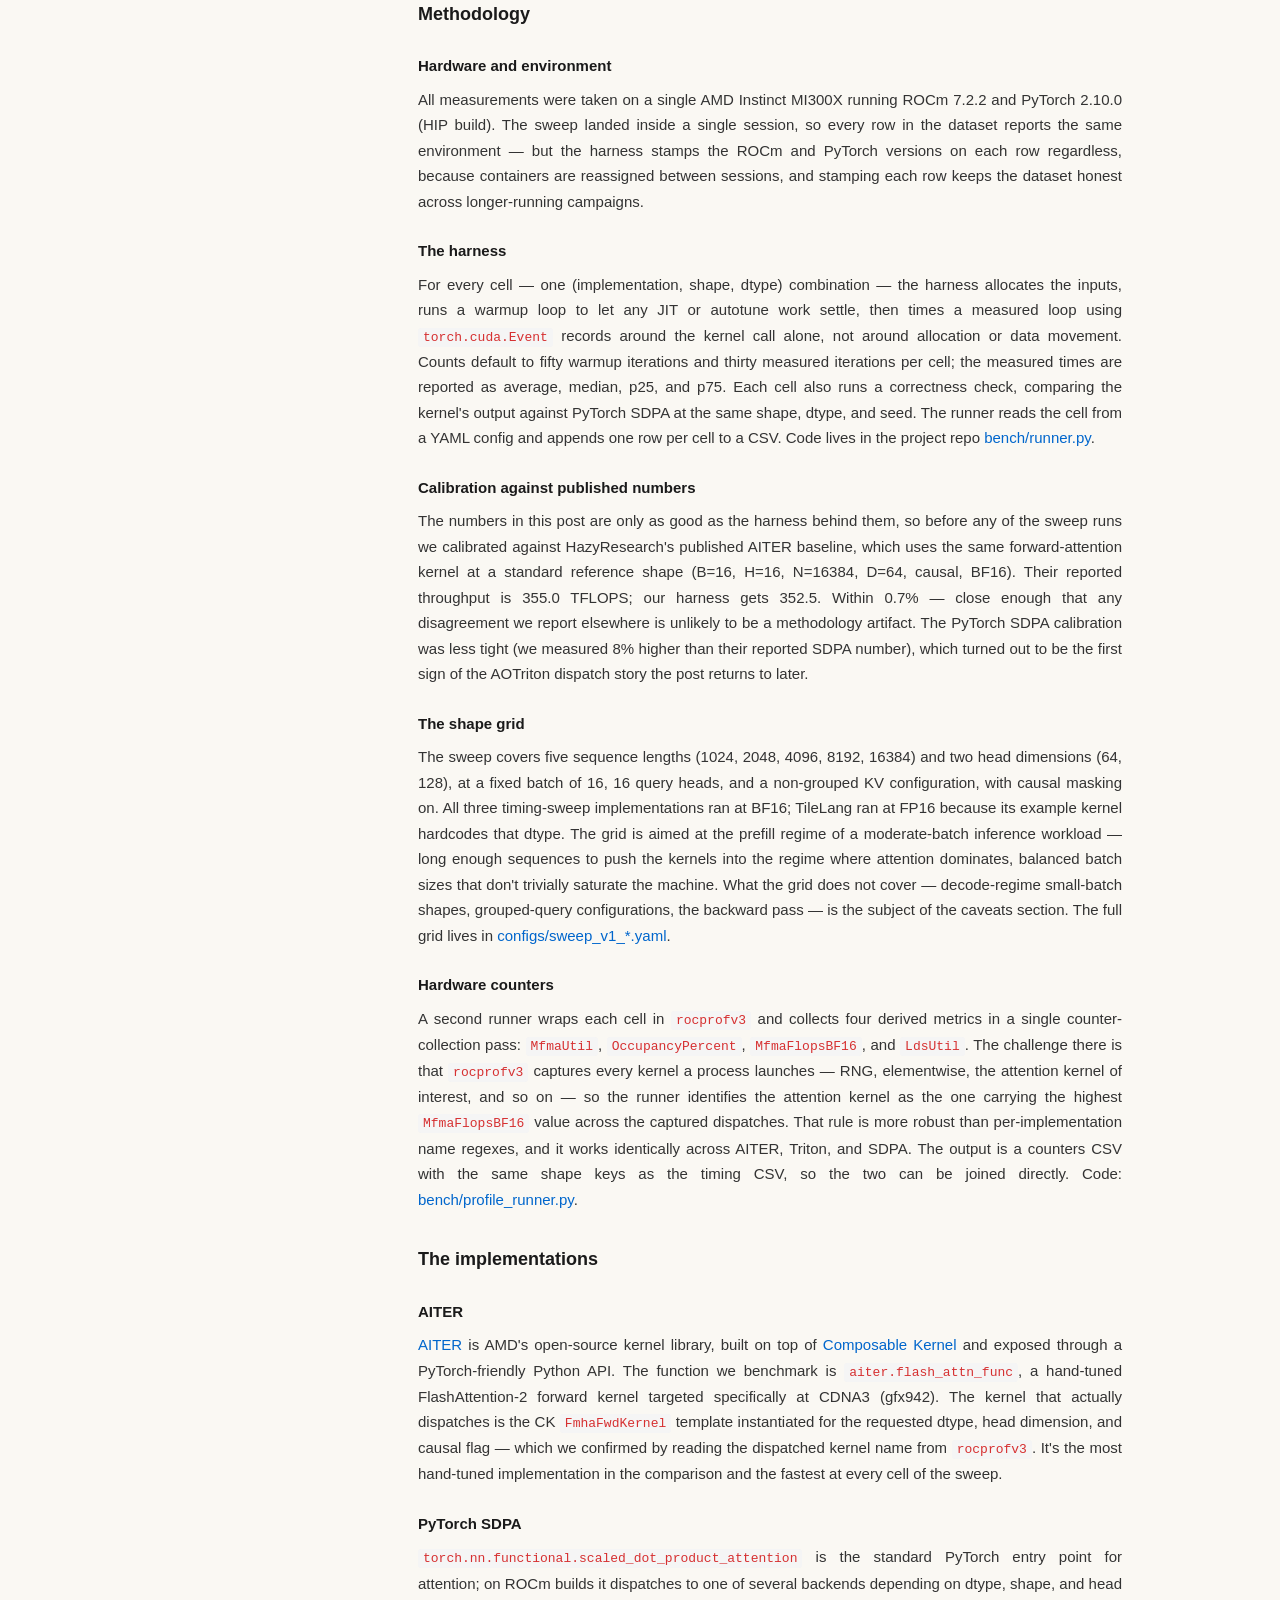
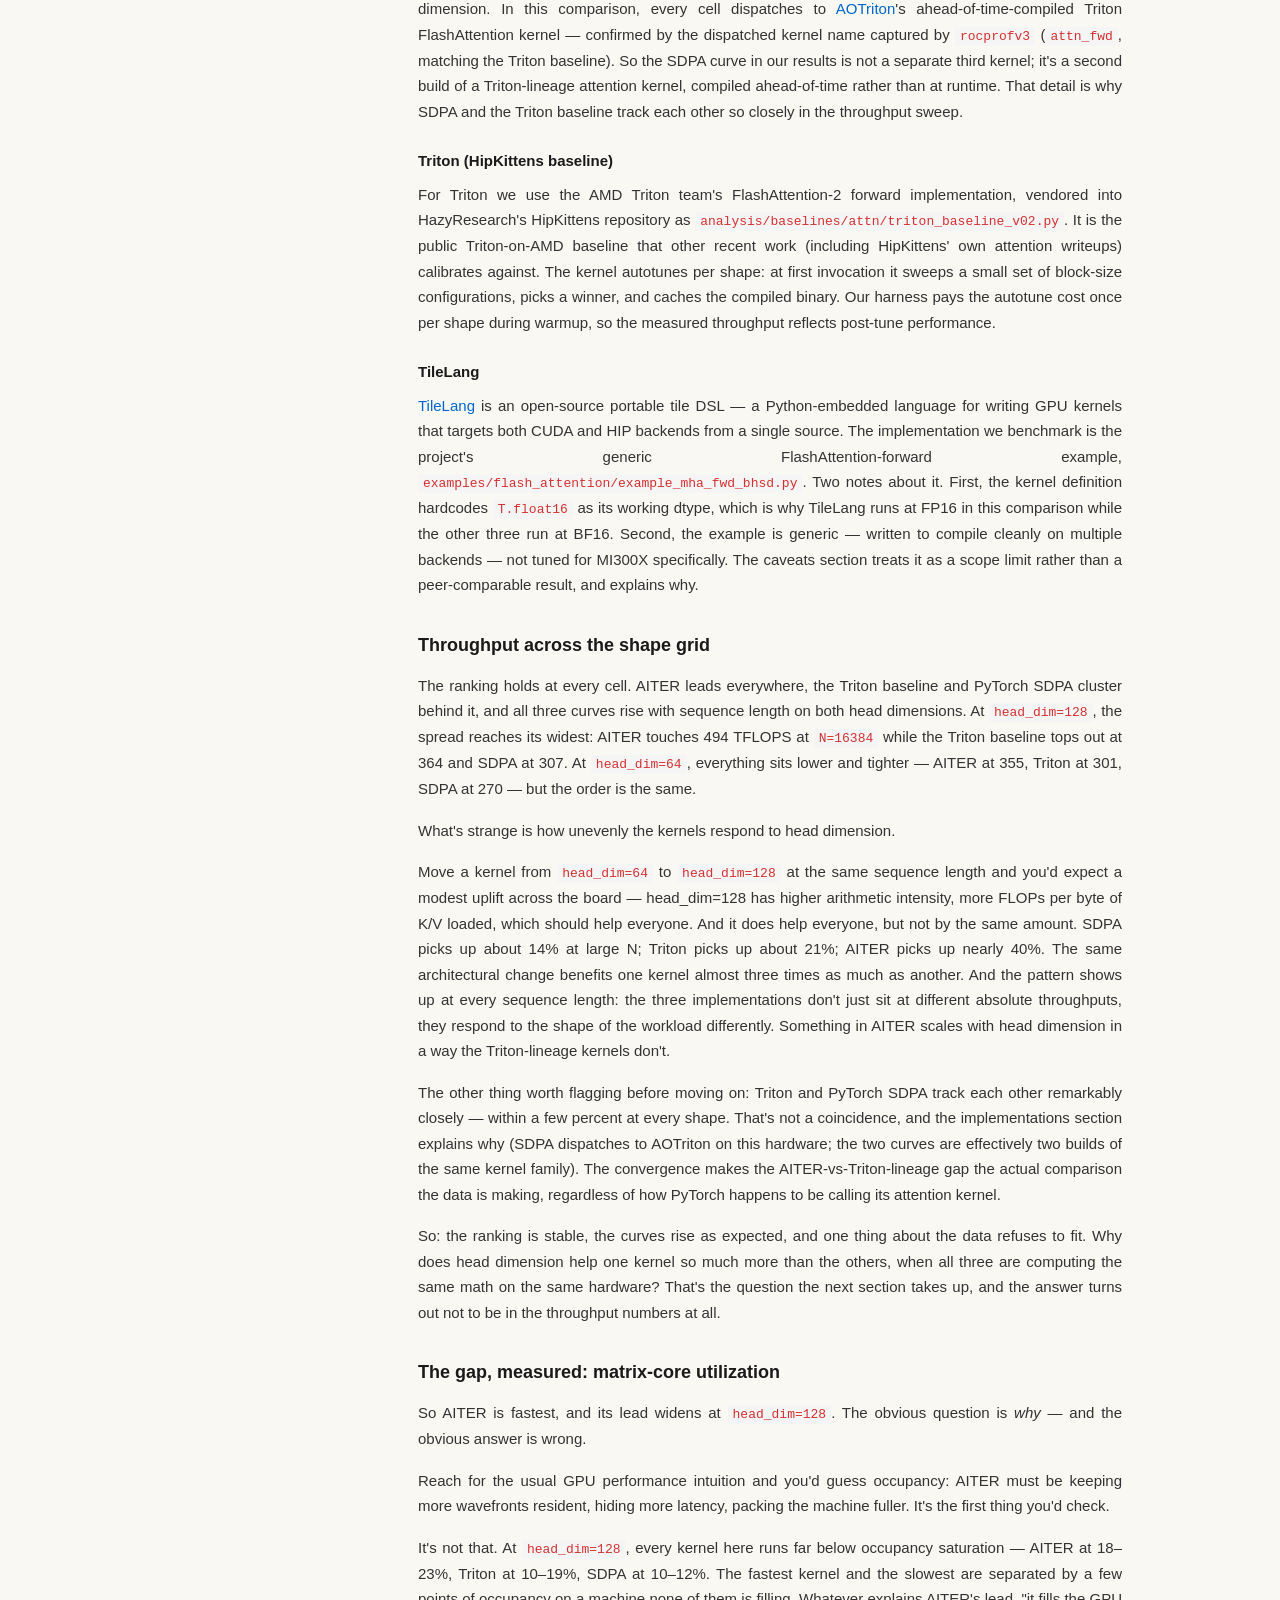
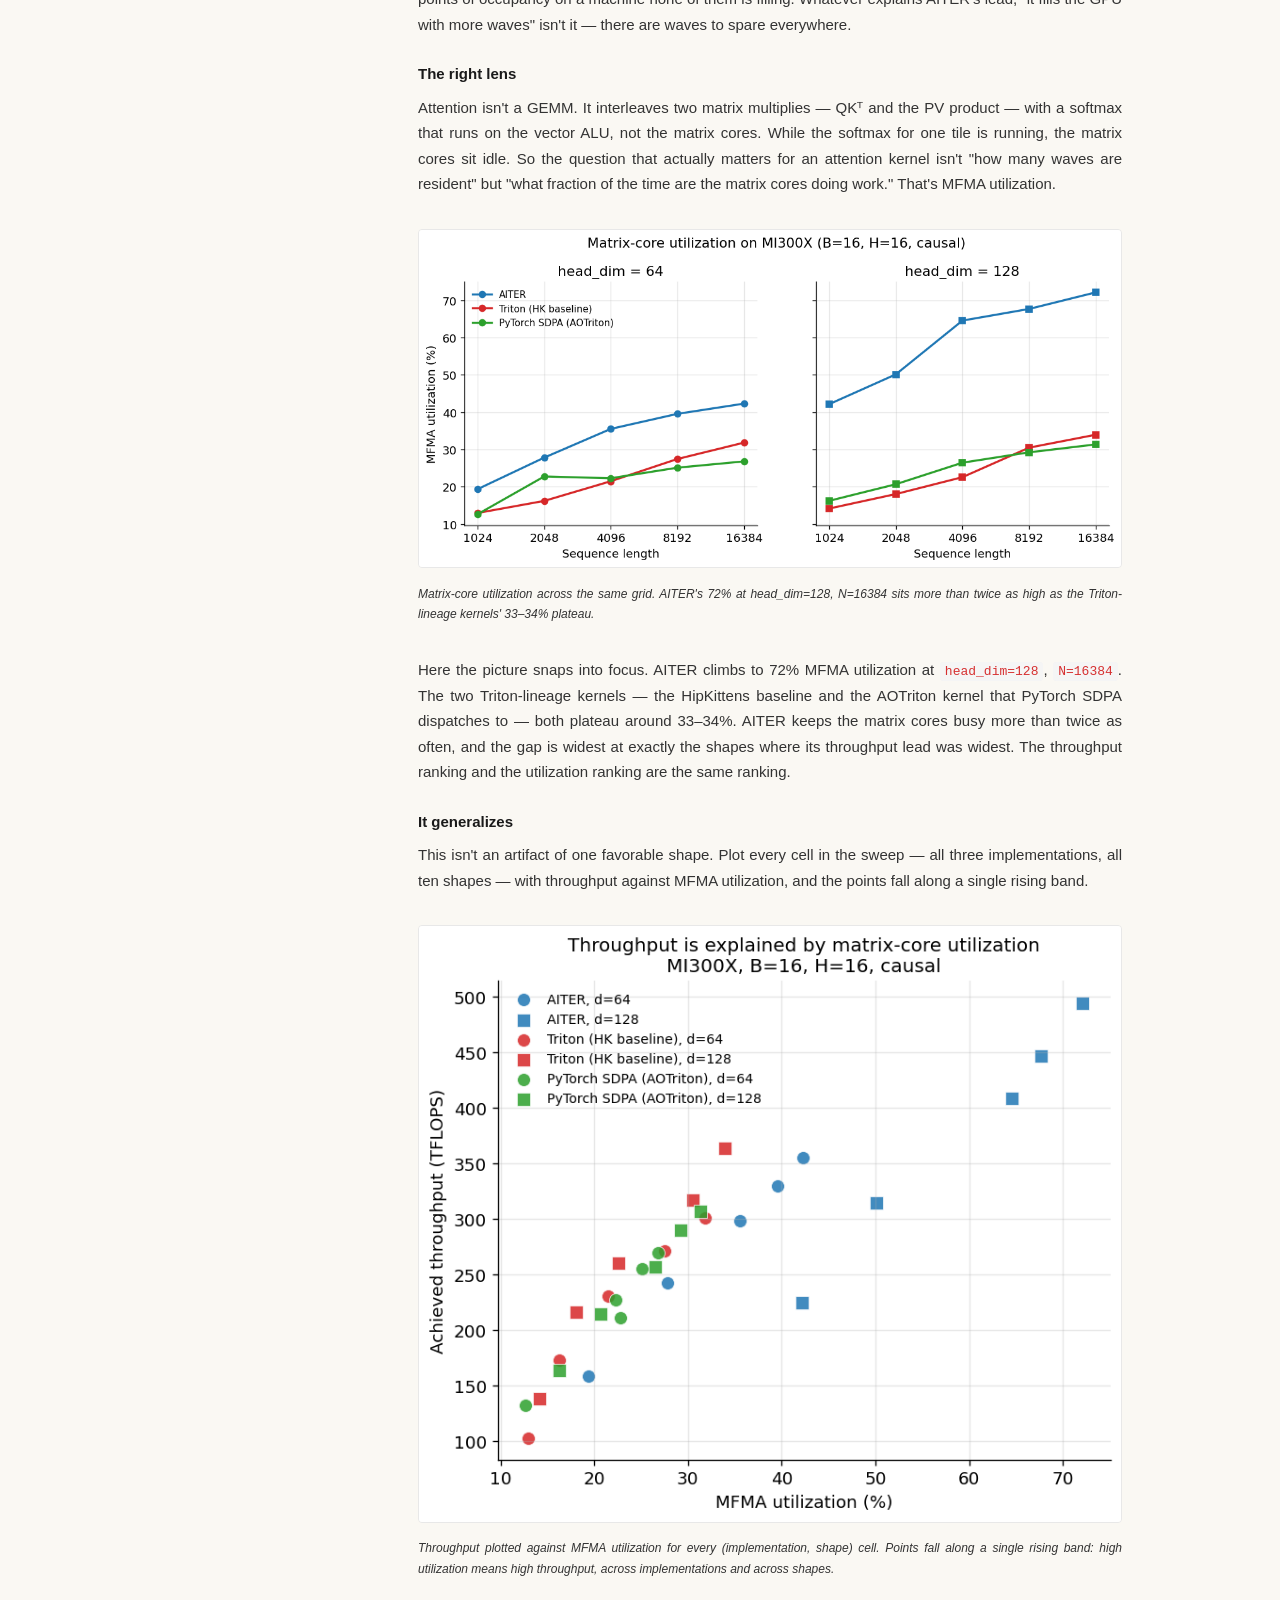
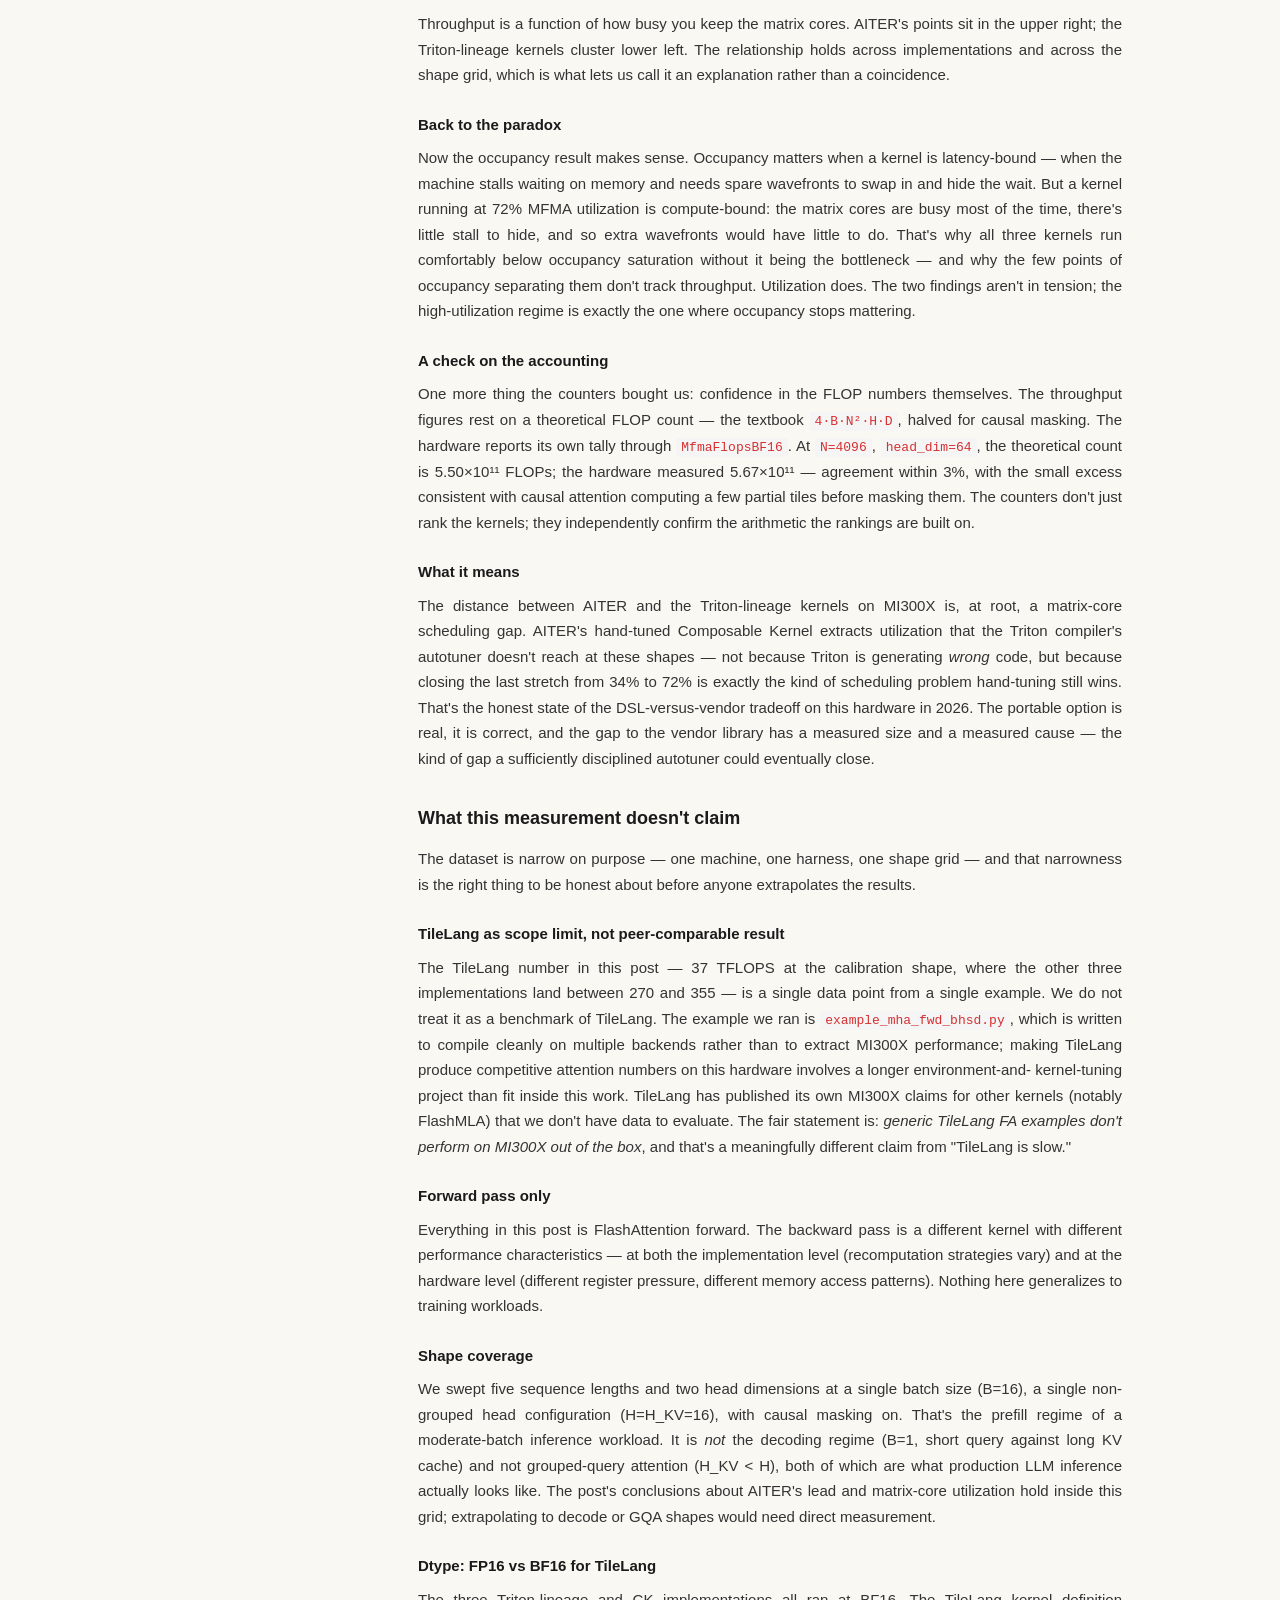
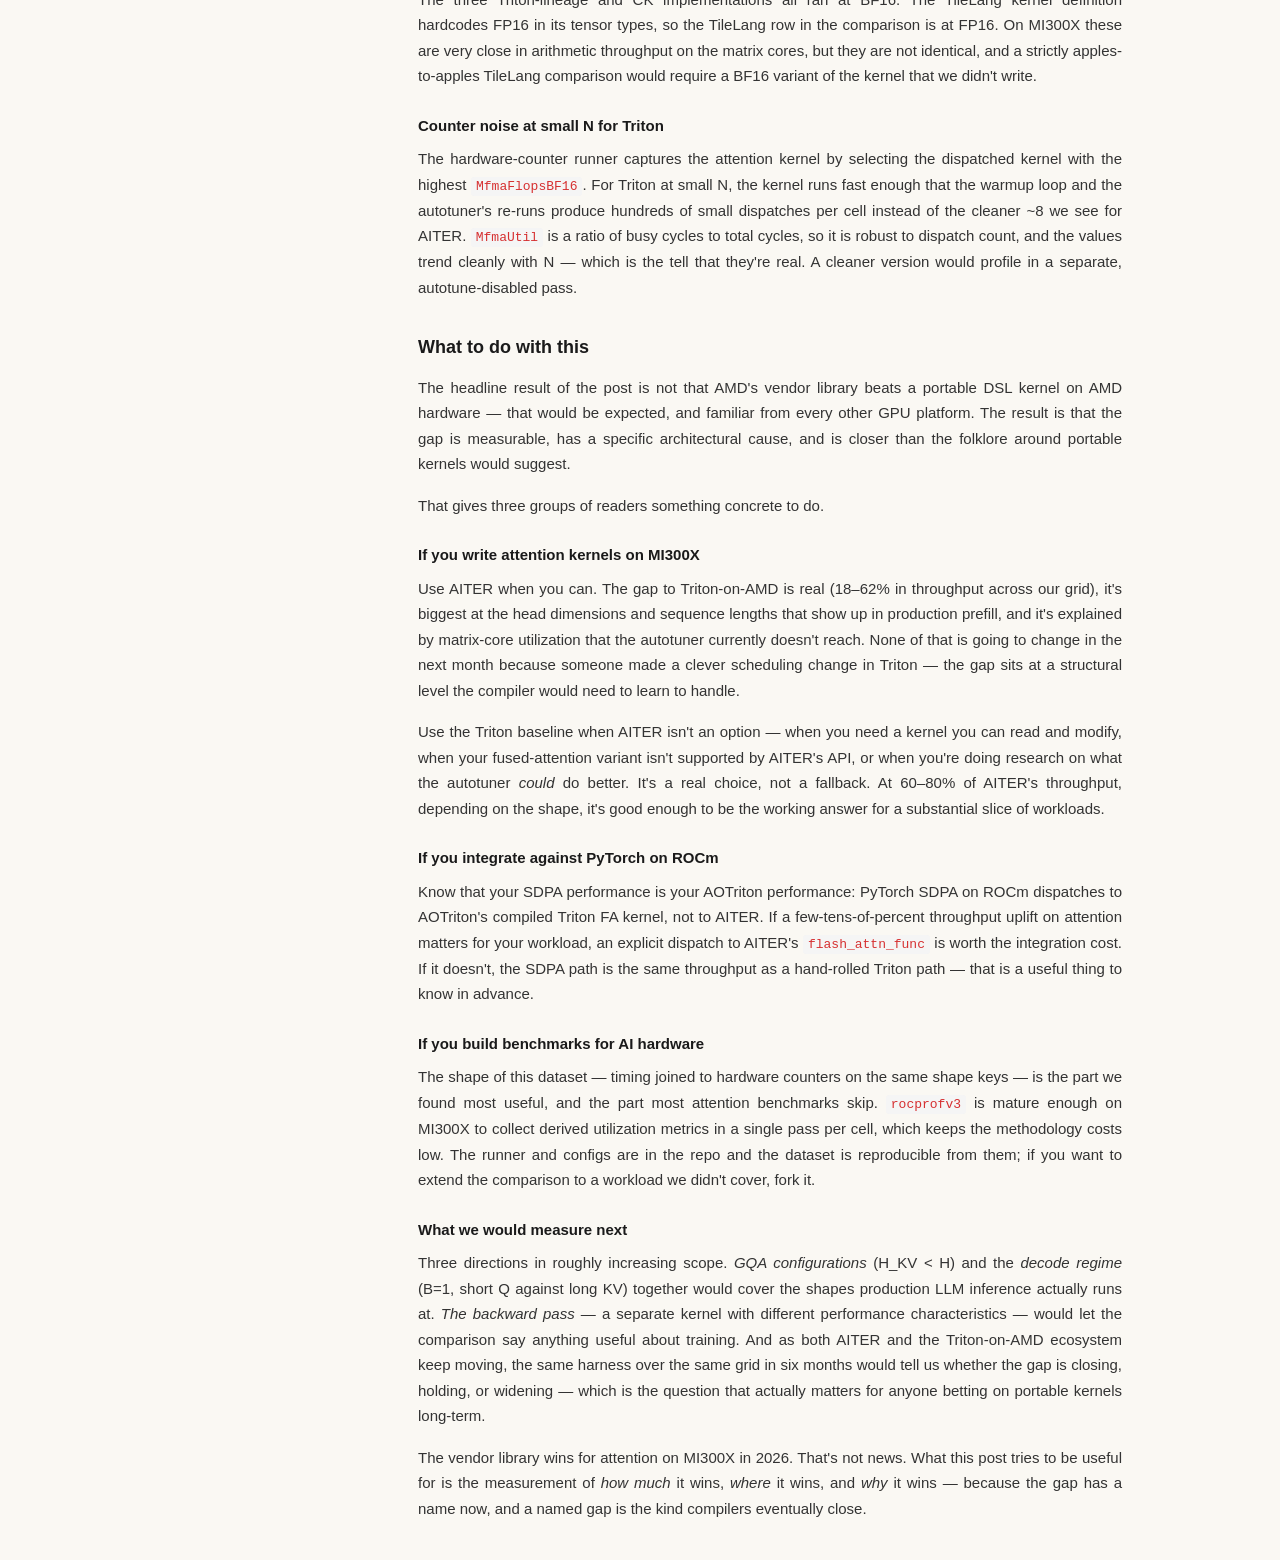
==== commit 881d4eb4: "sidebar: pin the butterfly to the bottom, centred" ====
--- a/blog/attn-dsl-bench/index.html
+++ b/blog/attn-dsl-bench/index.html
@@ -14,9 +14,9 @@
     <link rel="alternate" type="application/rss+xml" title="Midia Reshadi" href="https://midiareshadi.github.io/feed.xml">
     <link rel="preconnect" href="https://fonts.googleapis.com">
     <link rel="preconnect" href="https://fonts.gstatic.com" crossorigin>
-    <link rel="stylesheet" href="../../css/style.css?v=12">
+    <link rel="stylesheet" href="../../css/style.css?v=13">
     <link href="https://fonts.googleapis.com/css2?family=Playfair+Display:wght@700&family=Comic+Neue:wght@700&display=swap" rel="stylesheet">
-    <script defer src="../../js/site.js?v=12"></script>
+    <script defer src="../../js/site.js?v=13"></script>
 </head>
 <body>
     <button id="floating-toggle" onclick="toggleSidebar()" title="Show sidebar">
--- a/css/style.css
+++ b/css/style.css
@@ -25,6 +25,8 @@
     top: 0;
     left: 0;
     background: #ffffff;
+    display: flex;
+    flex-direction: column;
 }
 
 .sidebar-name {
@@ -504,11 +506,14 @@
 
 /* --- tag-cloud butterfly in the sidebar --- */
 .sidebar-figure {
-    margin-top: 2rem;
+    margin-top: auto;          /* pushes it to the bottom of the sidebar */
+    padding-top: 2rem;
 }
 
 .sidebar-figure img {
     width: 100%;
+    max-width: 212px;
     height: auto;
     display: block;
-}
+    margin: 0 auto;            /* equal space left and right */
+}
